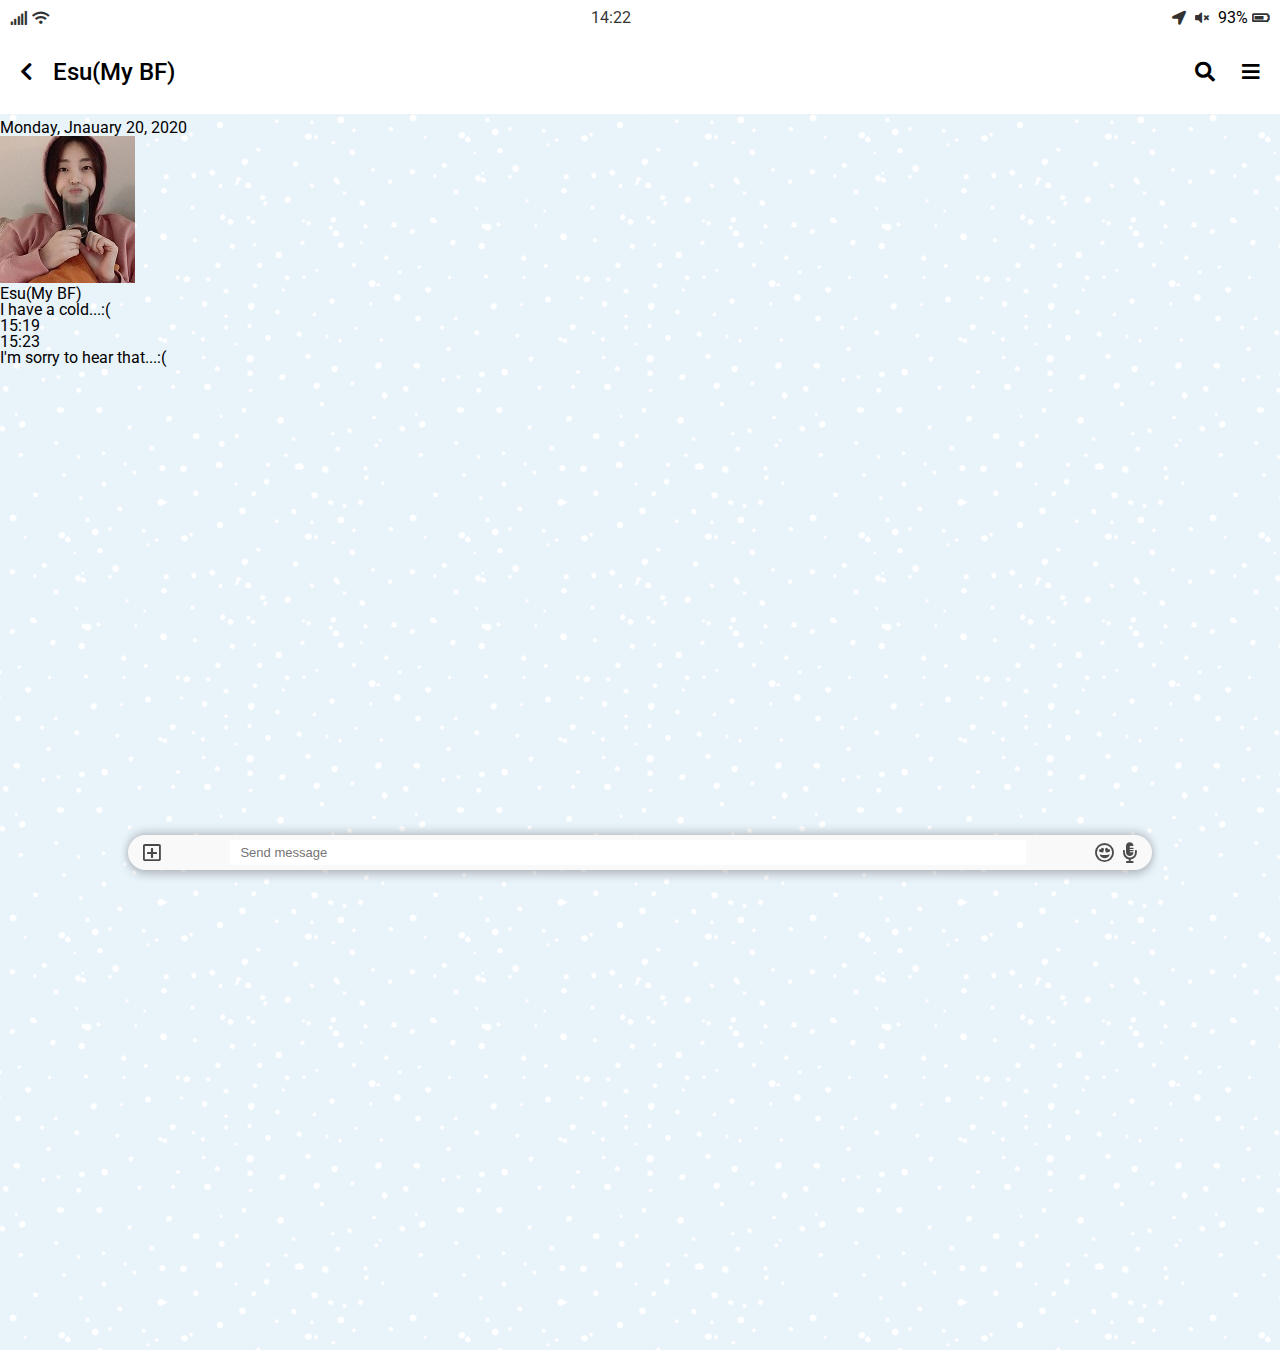
==== chat.html @ b0d2330d "chat-part-one" ====
<!DOCTYPE html>
<html lang="en">

<head>
    <meta charset="UTF-8">
    <meta name="viewport" content="width=device-width, initial-scale=1.0">
    <meta http-equiv="X-UA-Compatible" content="ie=edge">
    <link rel="stylesheet" href="https://use.fontawesome.com/releases/v5.8.1/css/all.css" />
    <link rel="stylesheet" href="css/styles.css">
    <title>Chat | Kakao Clone Senior Project</title>
</head>

<body class="chats-body">
    <!-- status bar -->
    <div class="status-bar">
        <div class="status-bar__column">
            <i class="fas fa-signal"></i>
            <i class="fas fa-wifi"></i>
        </div>
        <div class="status-bar__column">
            <span class="status-bar__clock">14:22</span>
        </div>
        <div class="status-bar__column">
            <i class="fas fa-location-arrow"></i>
            <i class="fas fa-volume-mute"></i>
            <span class="status-bar__battery-level">93%</span>
            <i class="fas fa-battery-three-quarters"></i>
        </div>
    </div>

    <!-- chat header -->
    <header class="header">
        <div class="header__chat-column">
            <a href="index.html">
                <i class="fas fa-chevron-left"></i>
            </a>
            <h1 class="header__title">Esu(My BF)</h1>
        </div>
        <div class="header__column">
            <span class="header__icon">
                <i class="fas fa-search"></i>
            </span>
            <span class="header__icon">
                <i class="fas fa-bars"></i>
            </span>
        </div>
    </header>

    <!-- main -->
    <main class="chat">
        <ul class="chat__messages">
            <span class="chat__timestamp">Monday, Jnauary 20, 2020</span>
            <li class="incoming-message message">
                <img src="images/avatar.jpg" alt="message-avatar" class="message__avatar g-avatar">
                <div class="message__content">
                    <span class="message__author">Esu(My BF)</span>
                    <div class="message__bubble">
                        I have a cold...:(
                    </div>
                </div>
                <span class="message__timestamp">15:19</span>
            </li>

            <li class="incoming-message message">
                <span class="message__timestamp">15:23</span>
                <div class="message__content">
                    <div class="message__bubble">
                        I'm sorry to hear that...:(
                    </div>
                </div>
            </li>
        </ul>
    </main>

    <div class="chat__write">
        <div class="chat__write-column">
            <i class="far fa-plus-square"></i>
        </div>
        <div class="chat__write-column">
            <input class="chat__write-input" type="text" placeholder="Send message">
        </div>
        <div class="chat__write-column">
            <span class="chat__write-icon">
                <i class="far fa-grin-hearts"></i>
            </span>
            <span class="chat__write-mic">
                <i class="fas fa-microphone-alt"></i>
            </span>
        </div>
    </div>

</body>

</html>
---- css/styles.css ----
@import url('https://fonts.googleapis.com/css?family=Roboto:300,400,500,700&display=swap');
@import "reset.css";
@import "status-bar.css";
@import "header.css";
@import "navigation.css";
@import "friend.css";
@import "friends.css";
@import "find.css";
@import "more.css";
@import "settings.css";
@import "chat.css";

*{
    box-sizing: border-box;
}

body{
    background-color: white;
    padding: 10px 20px;
    font-family: 'Roboto', -apple-system, BlinkMacSystemFont, 'Segoe UI', Roboto, Oxygen, Ubuntu, Cantarell, 'Open Sans', 'Helvetica Neue', sans-serif;
    height: 150vh;
}

a{
    color: inherit;
    text-decoration: none;
}

/* 임시로 해보기 */
main {
    padding-top: 105px;
}

.settings{
    padding-top: 110px;
}
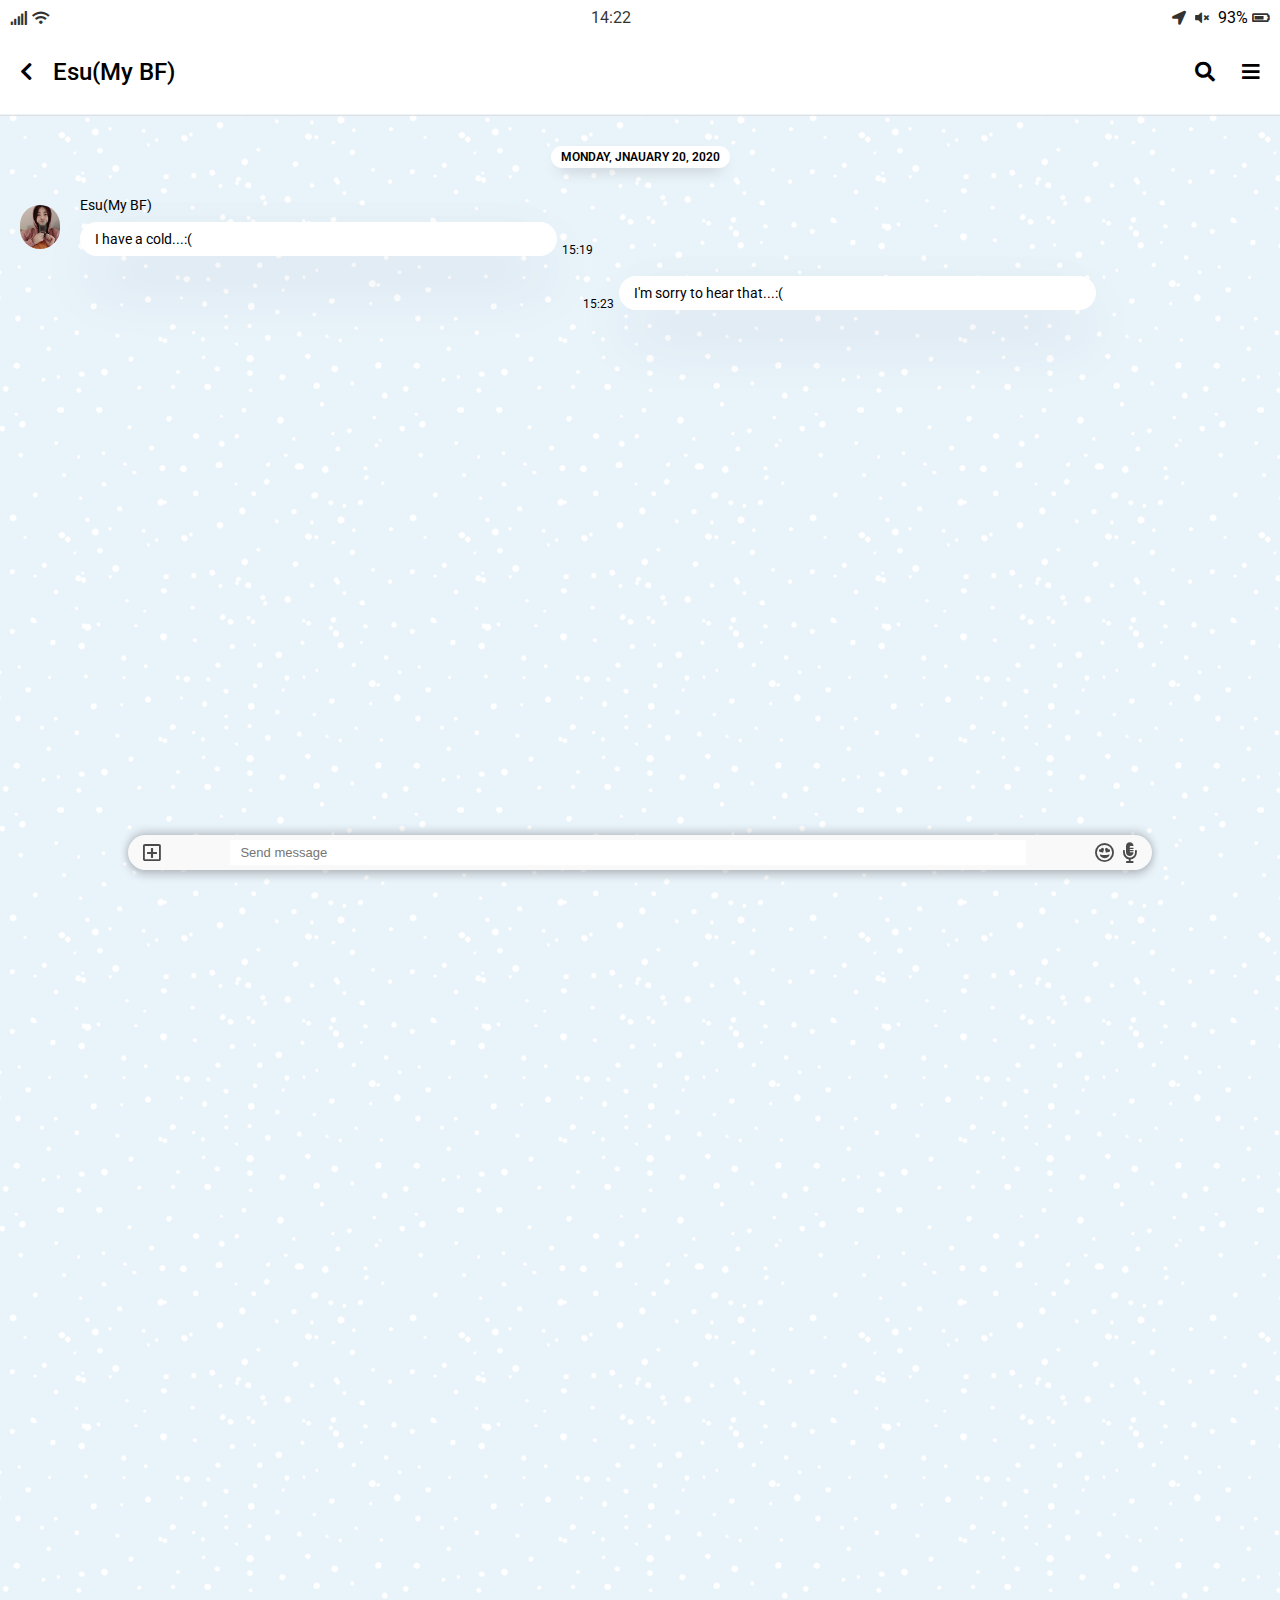
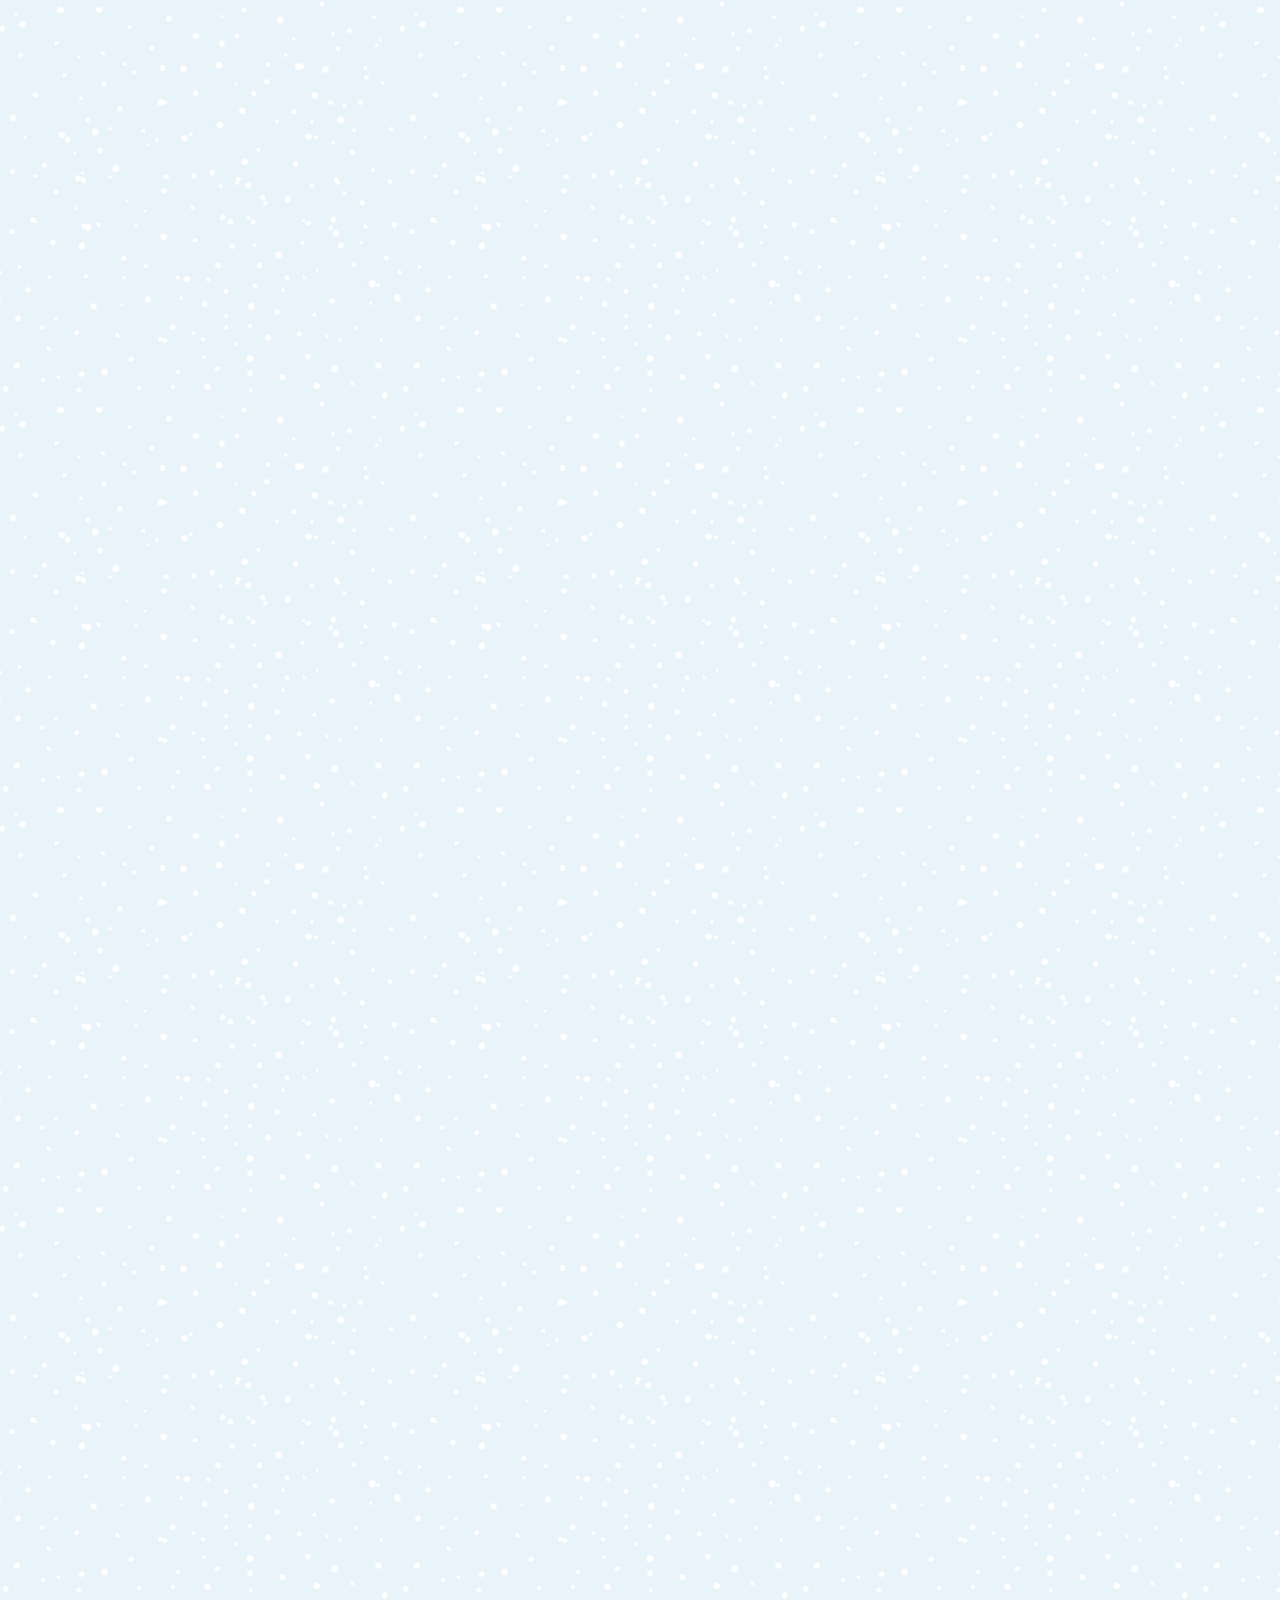
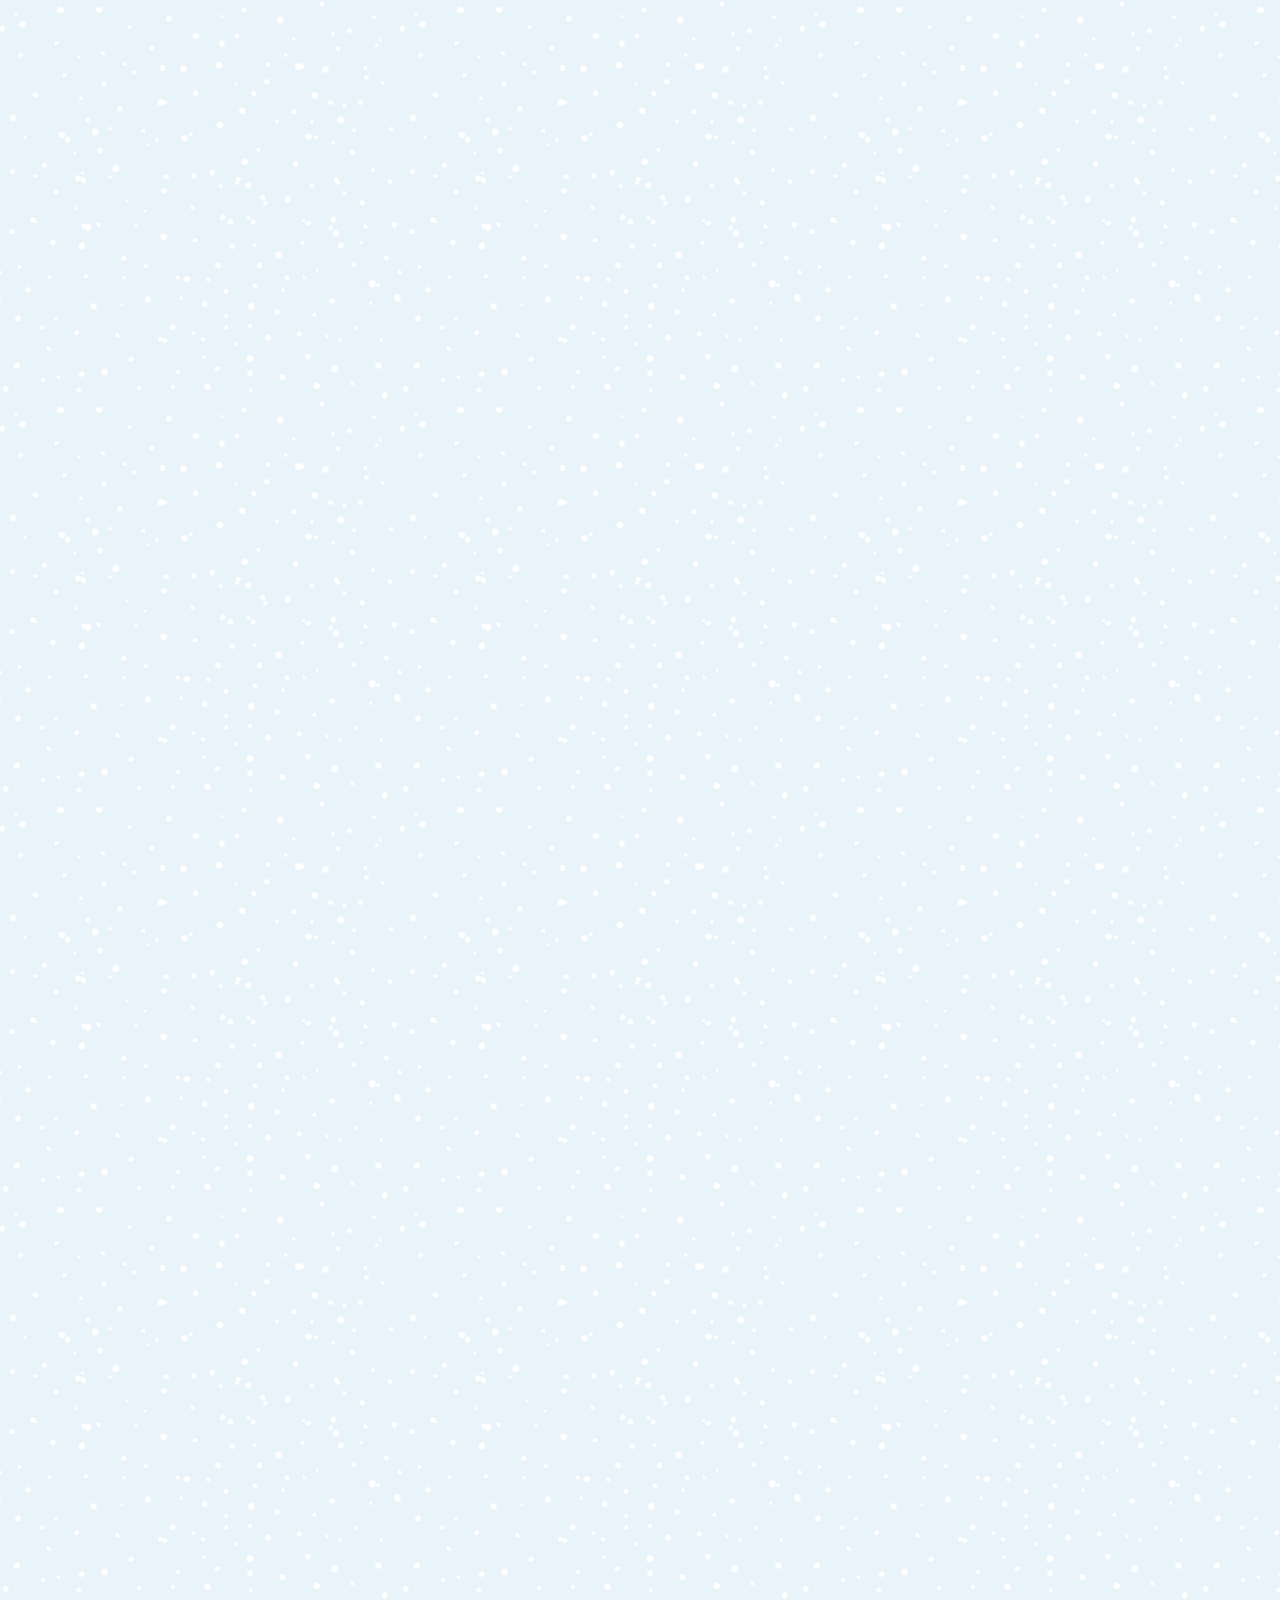
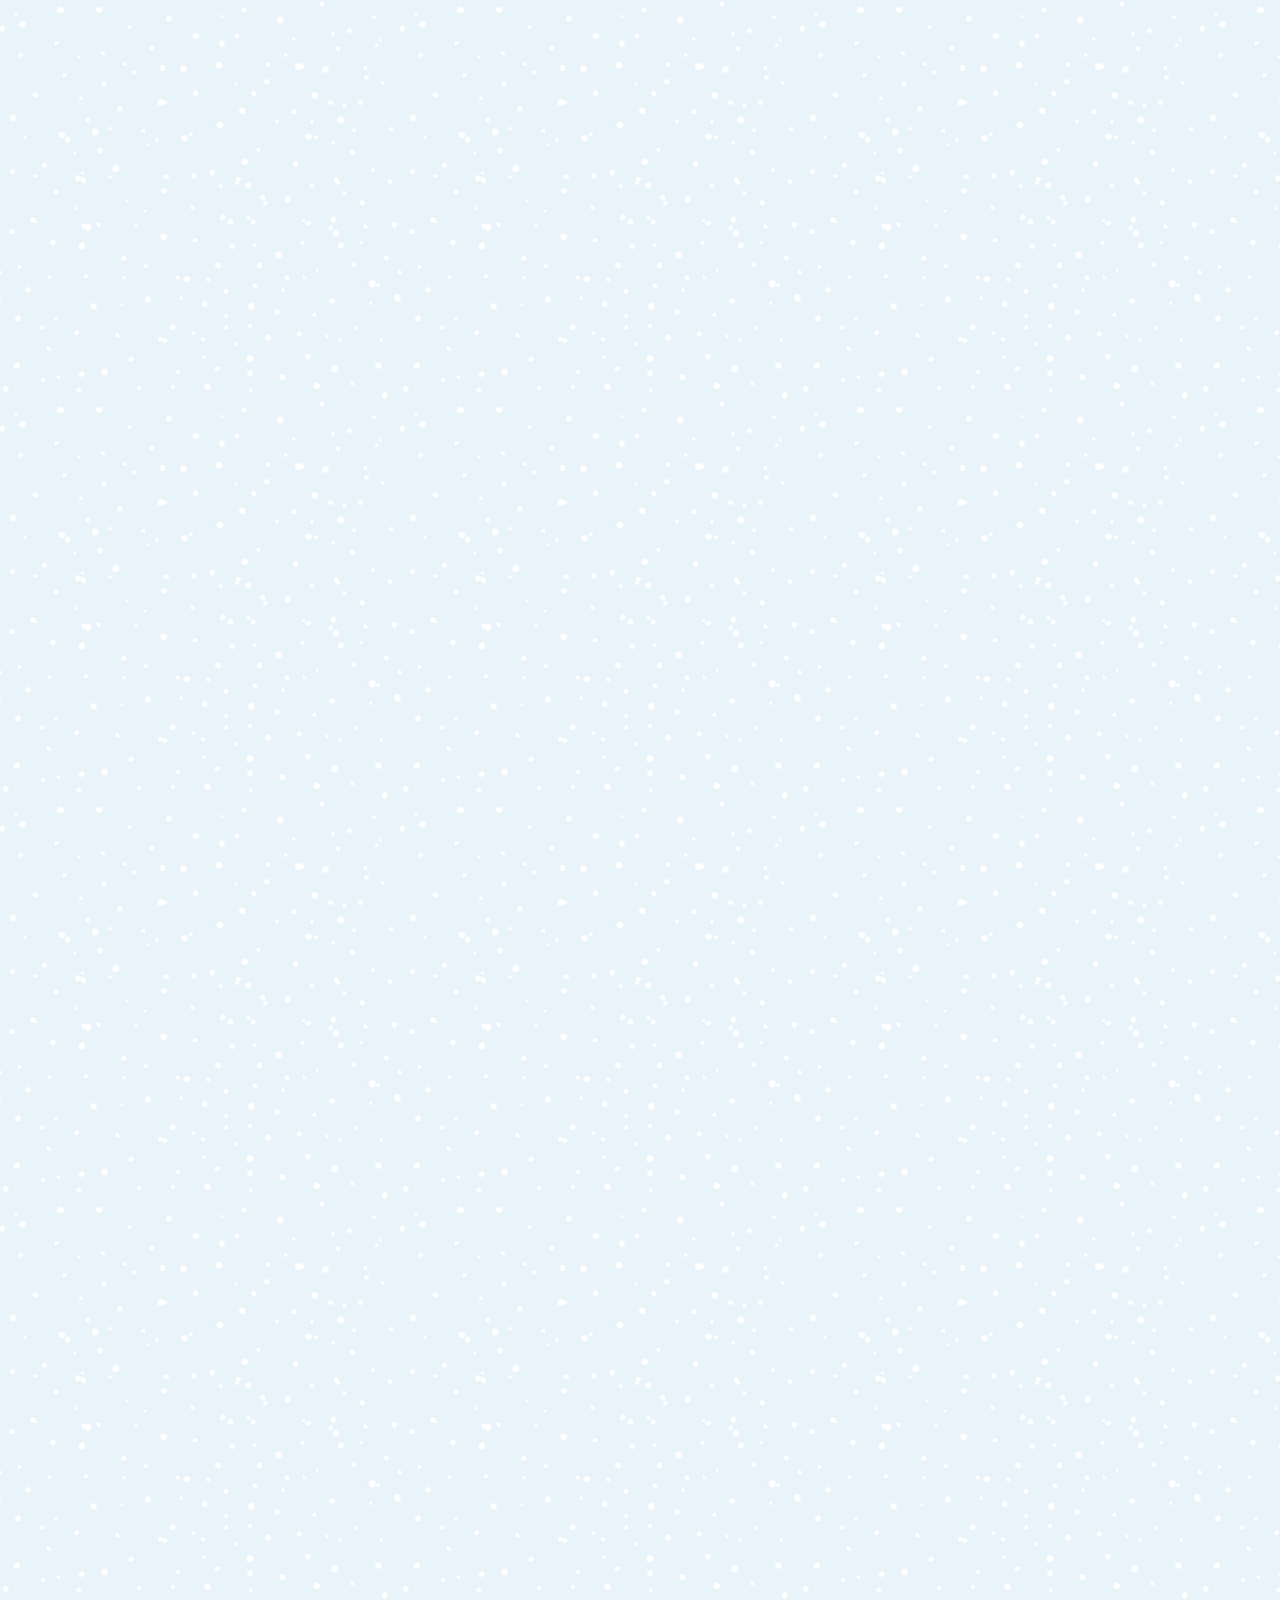
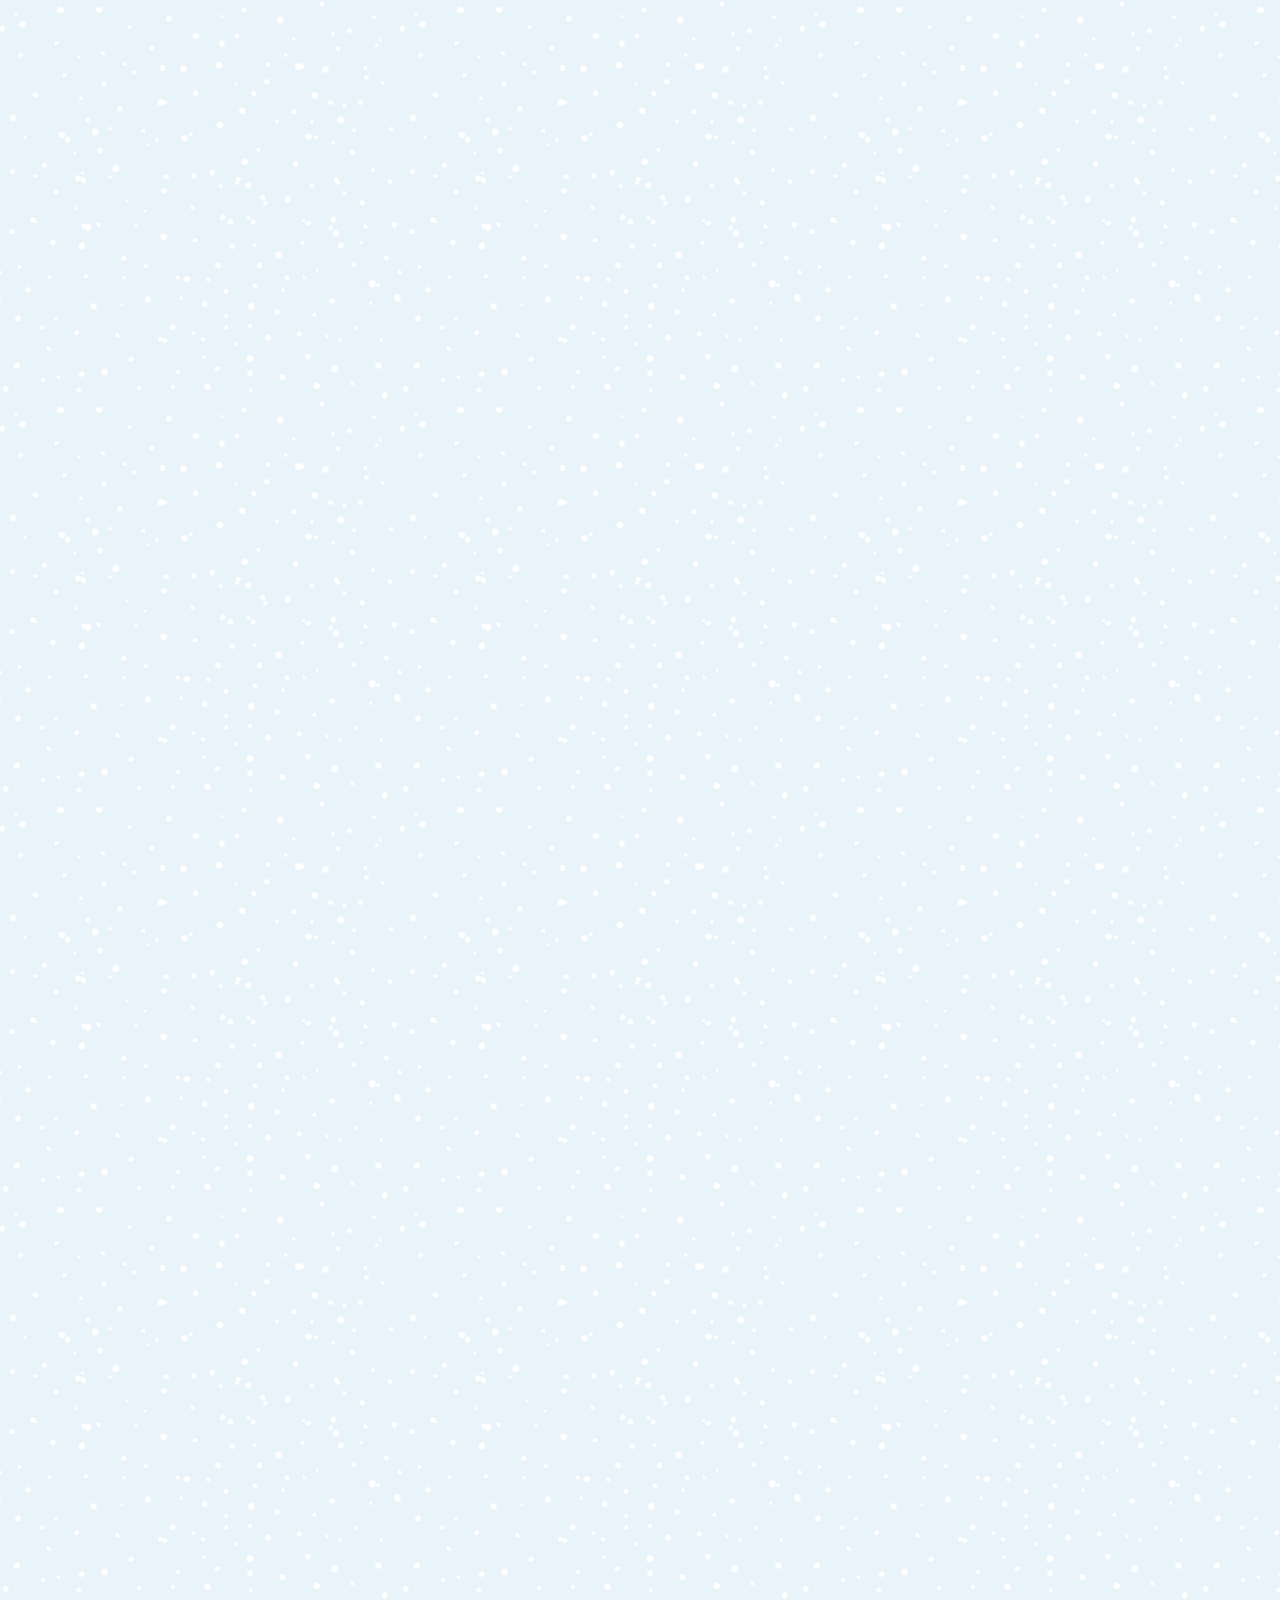
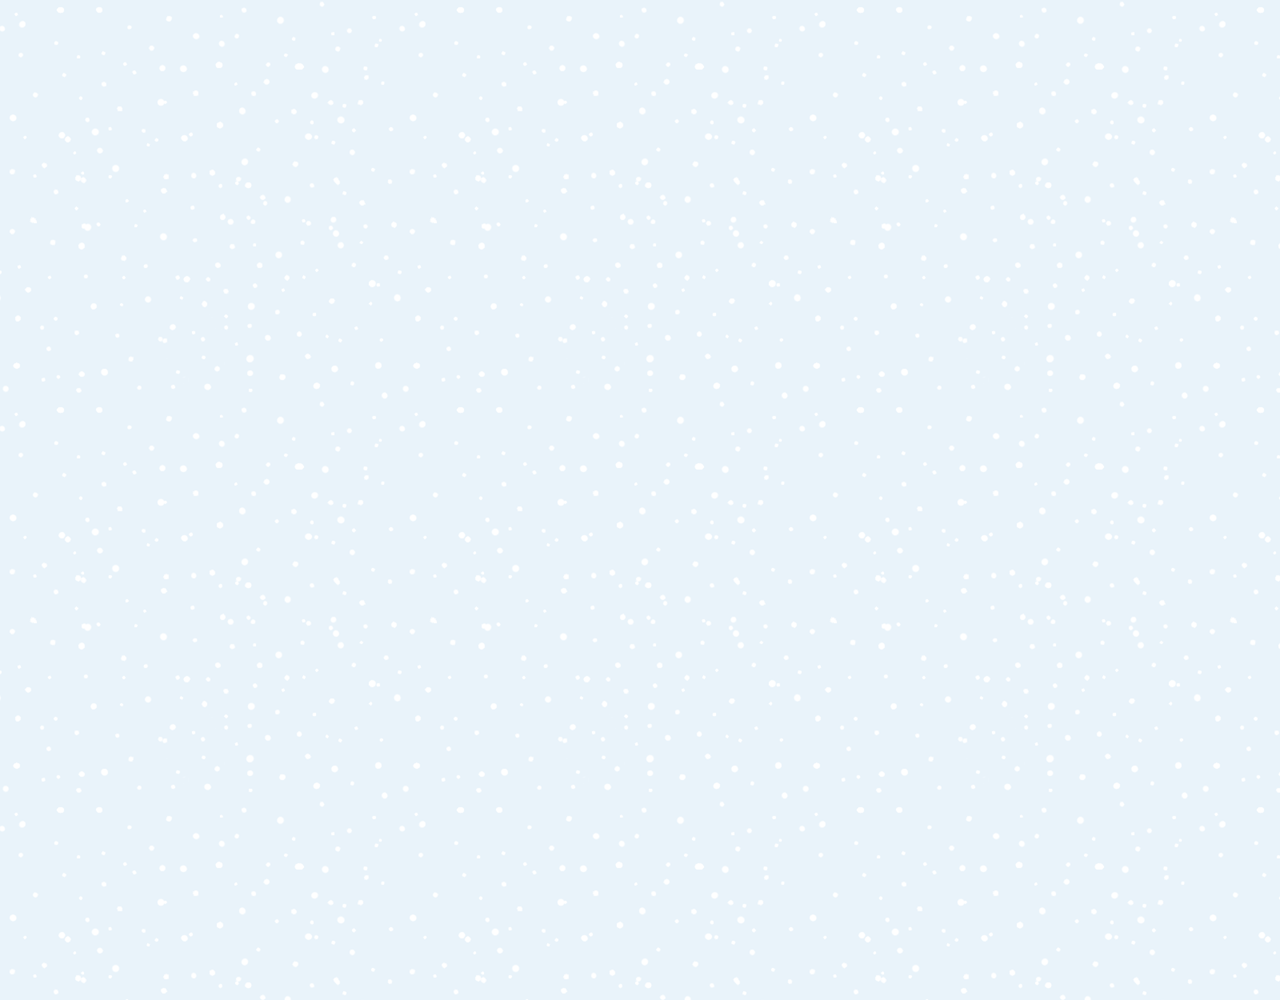
==== commit 5c0894c2: "chat-screen-second" ====
--- a/chat.html
+++ b/chat.html
@@ -47,13 +47,13 @@
     </header>
 
     <!-- main -->
-    <main class="chat">
+    <main class="chat chat--main">
         <ul class="chat__messages">
             <span class="chat__timestamp">Monday, Jnauary 20, 2020</span>
             <li class="incoming-message message">
                 <img src="images/avatar.jpg" alt="message-avatar" class="message__avatar g-avatar">
                 <div class="message__content">
-                    <span class="message__author">Esu(My BF)</span>
+                    <div class="message__author">Esu(My BF)</div>
                     <div class="message__bubble">
                         I have a cold...:(
                     </div>
@@ -61,7 +61,7 @@
                 <span class="message__timestamp">15:19</span>
             </li>
 
-            <li class="incoming-message message">
+            <li class="sent-message message">
                 <span class="message__timestamp">15:23</span>
                 <div class="message__content">
                     <div class="message__bubble">
--- a/css/styles.css
+++ b/css/styles.css
@@ -9,6 +9,8 @@
 @import "more.css";
 @import "settings.css";
 @import "chat.css";
+@import "news-tab-bar.css";
+@import "news.css";
 
 *{
     box-sizing: border-box;
@@ -18,7 +20,7 @@
     background-color: white;
     padding: 10px 20px;
     font-family: 'Roboto', -apple-system, BlinkMacSystemFont, 'Segoe UI', Roboto, Oxygen, Ubuntu, Cantarell, 'Open Sans', 'Helvetica Neue', sans-serif;
-    height: 150vh;
+    /* height: 150vh; */
 }
 
 a{
@@ -33,4 +35,9 @@
 
 .settings{
     padding-top: 110px;
+}
+
+/* 임시로 해보기 */
+.news{
+    padding-top: 125px;
 }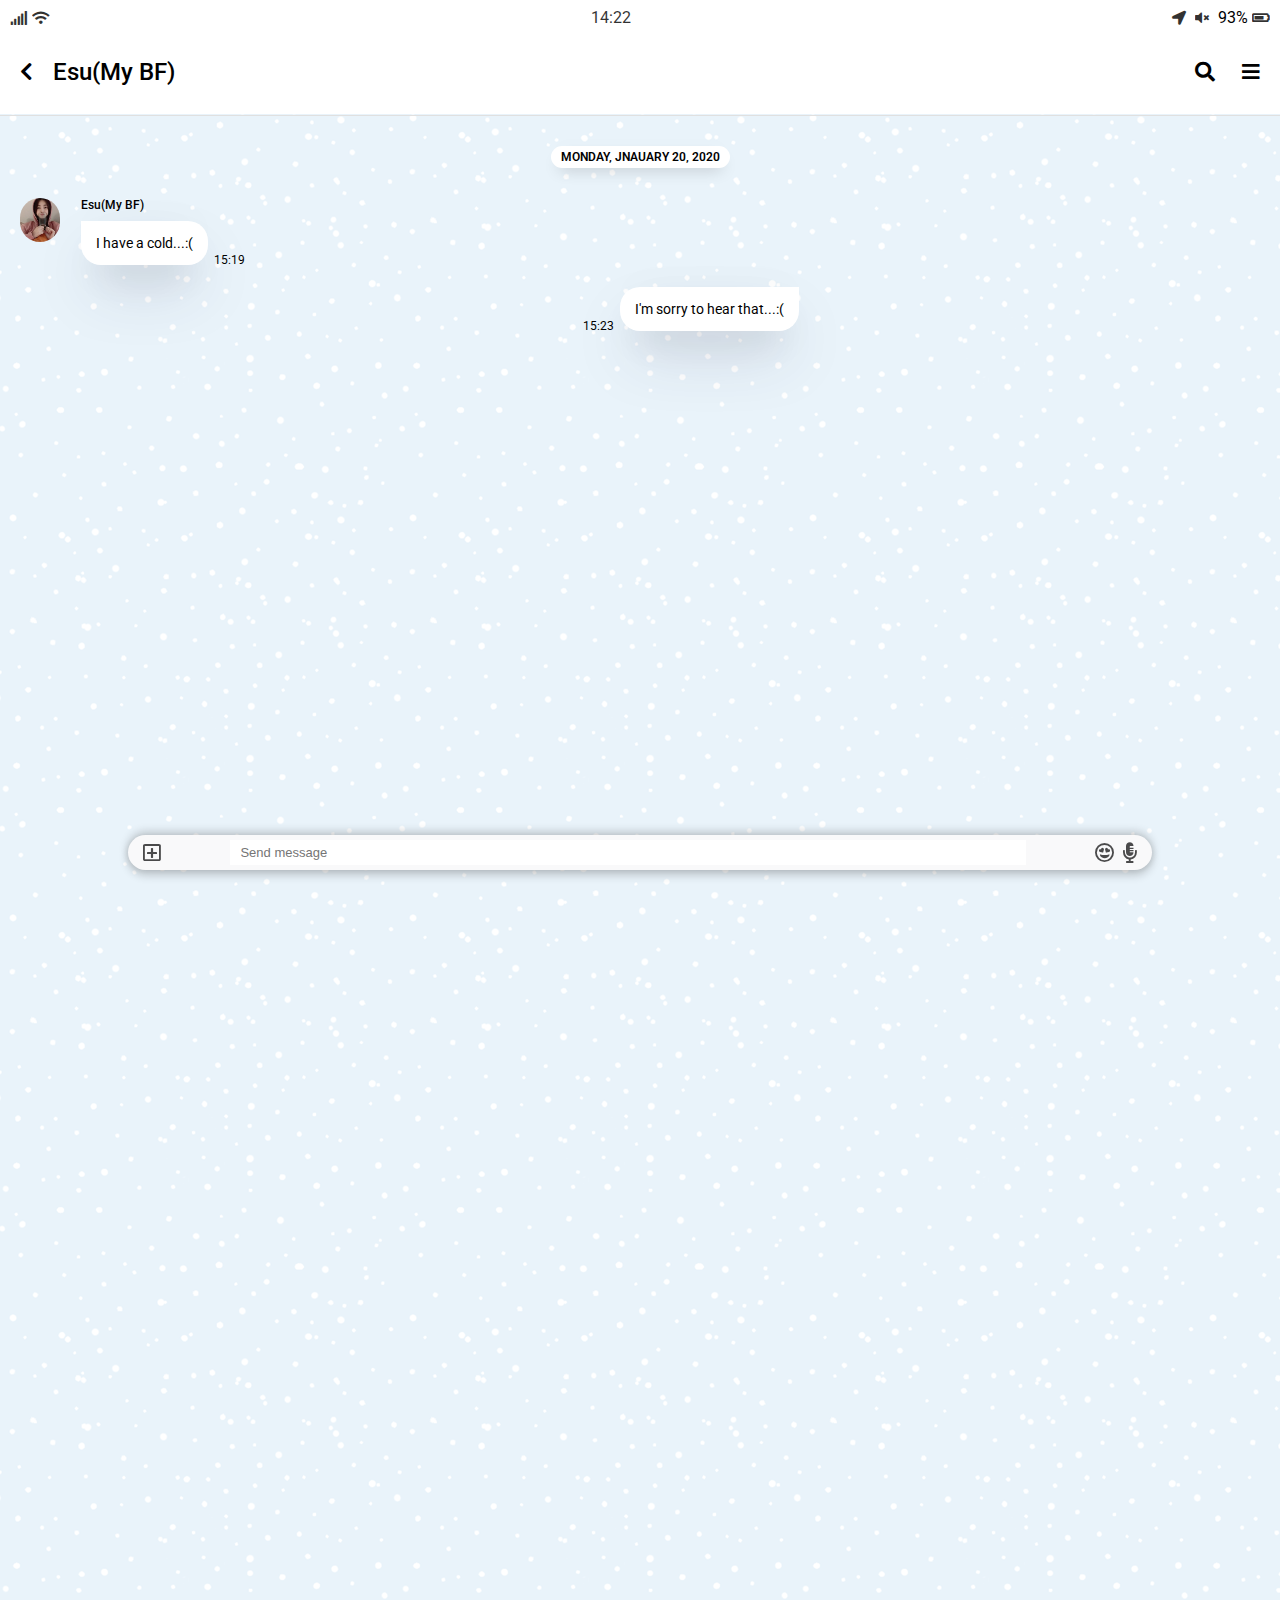
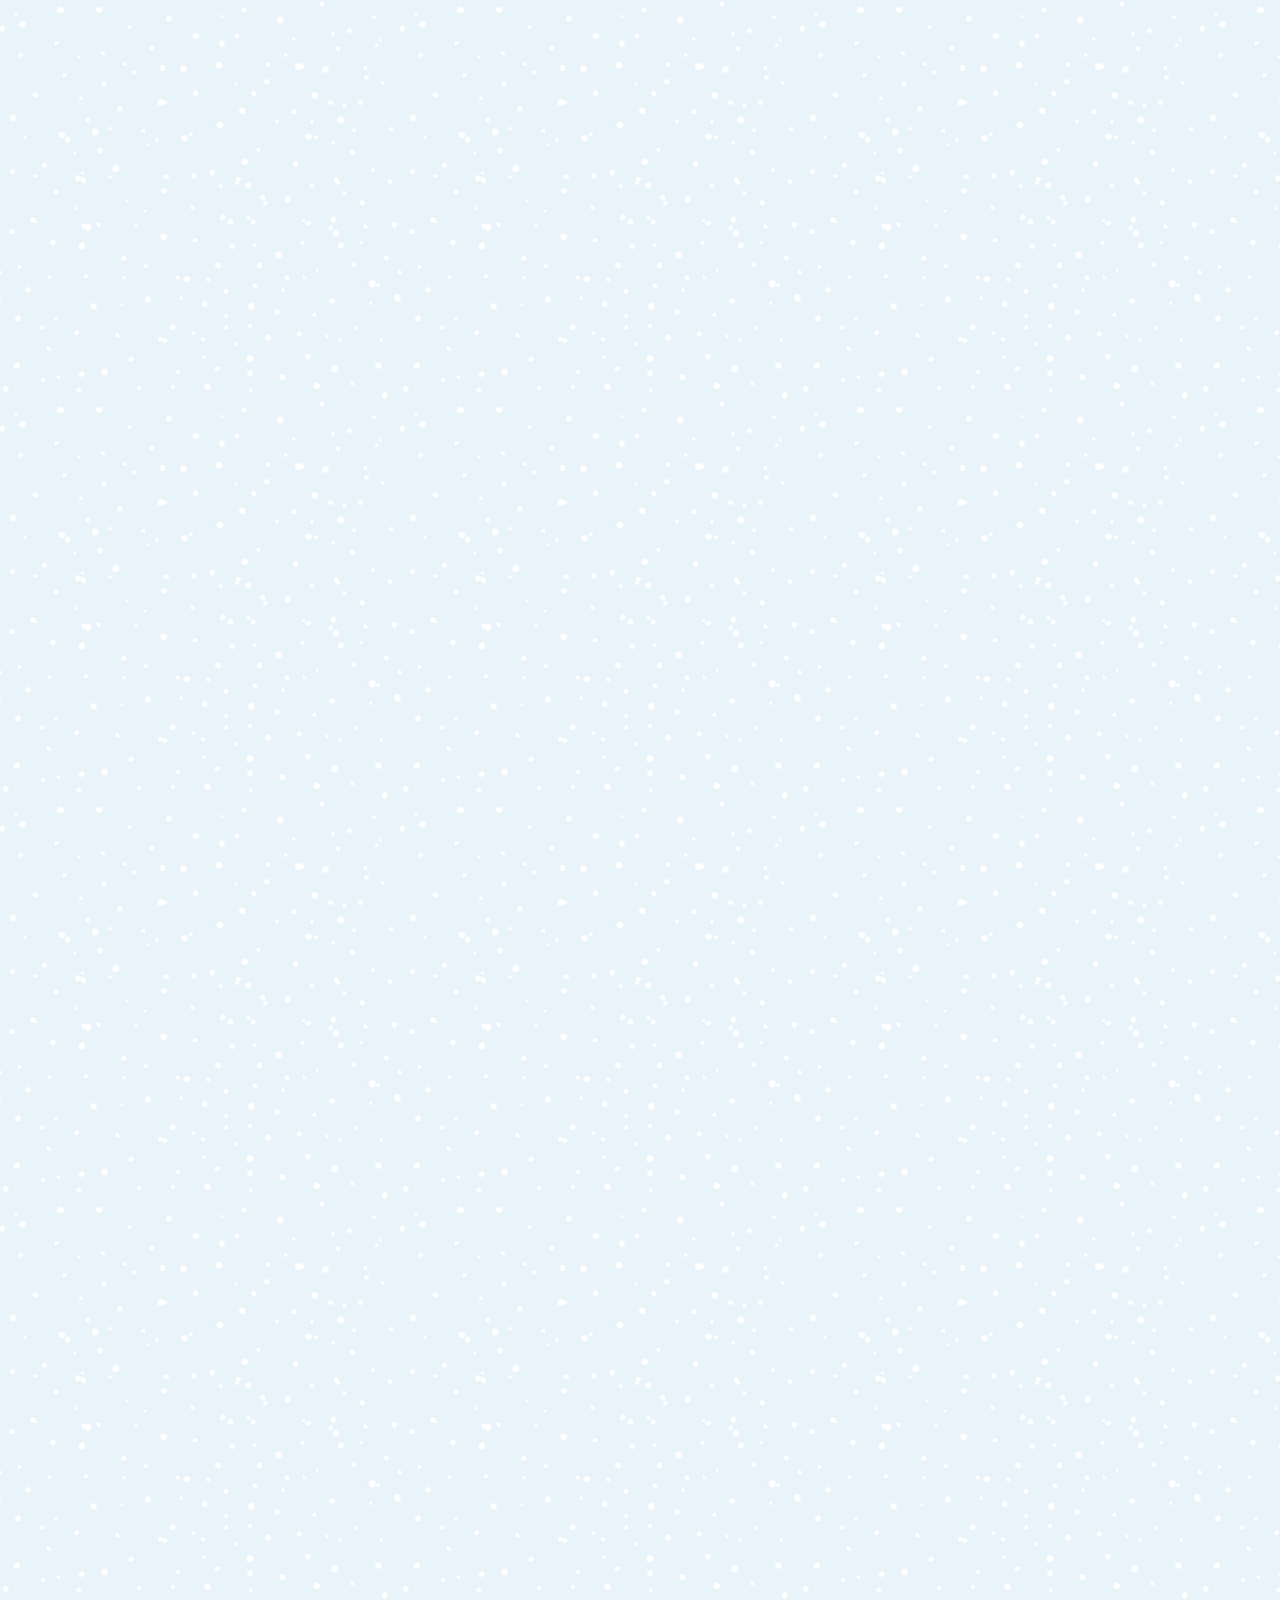
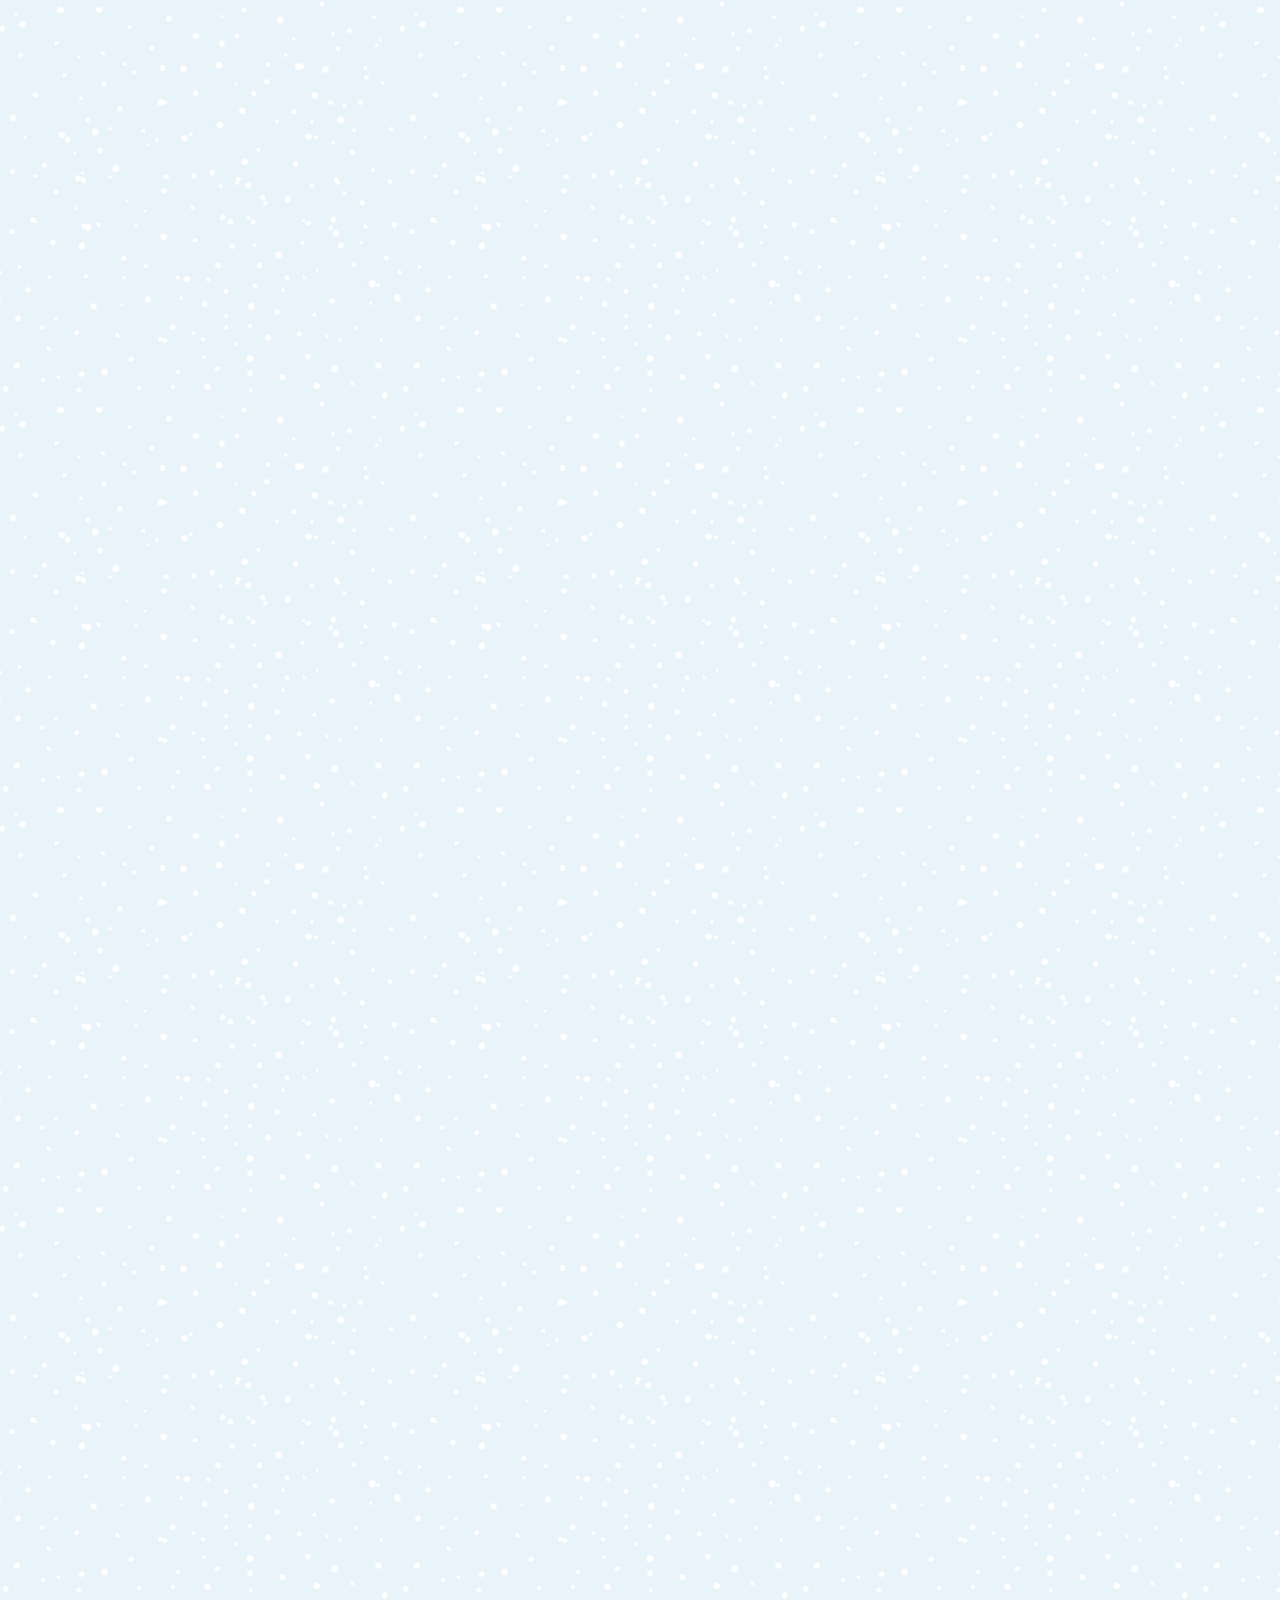
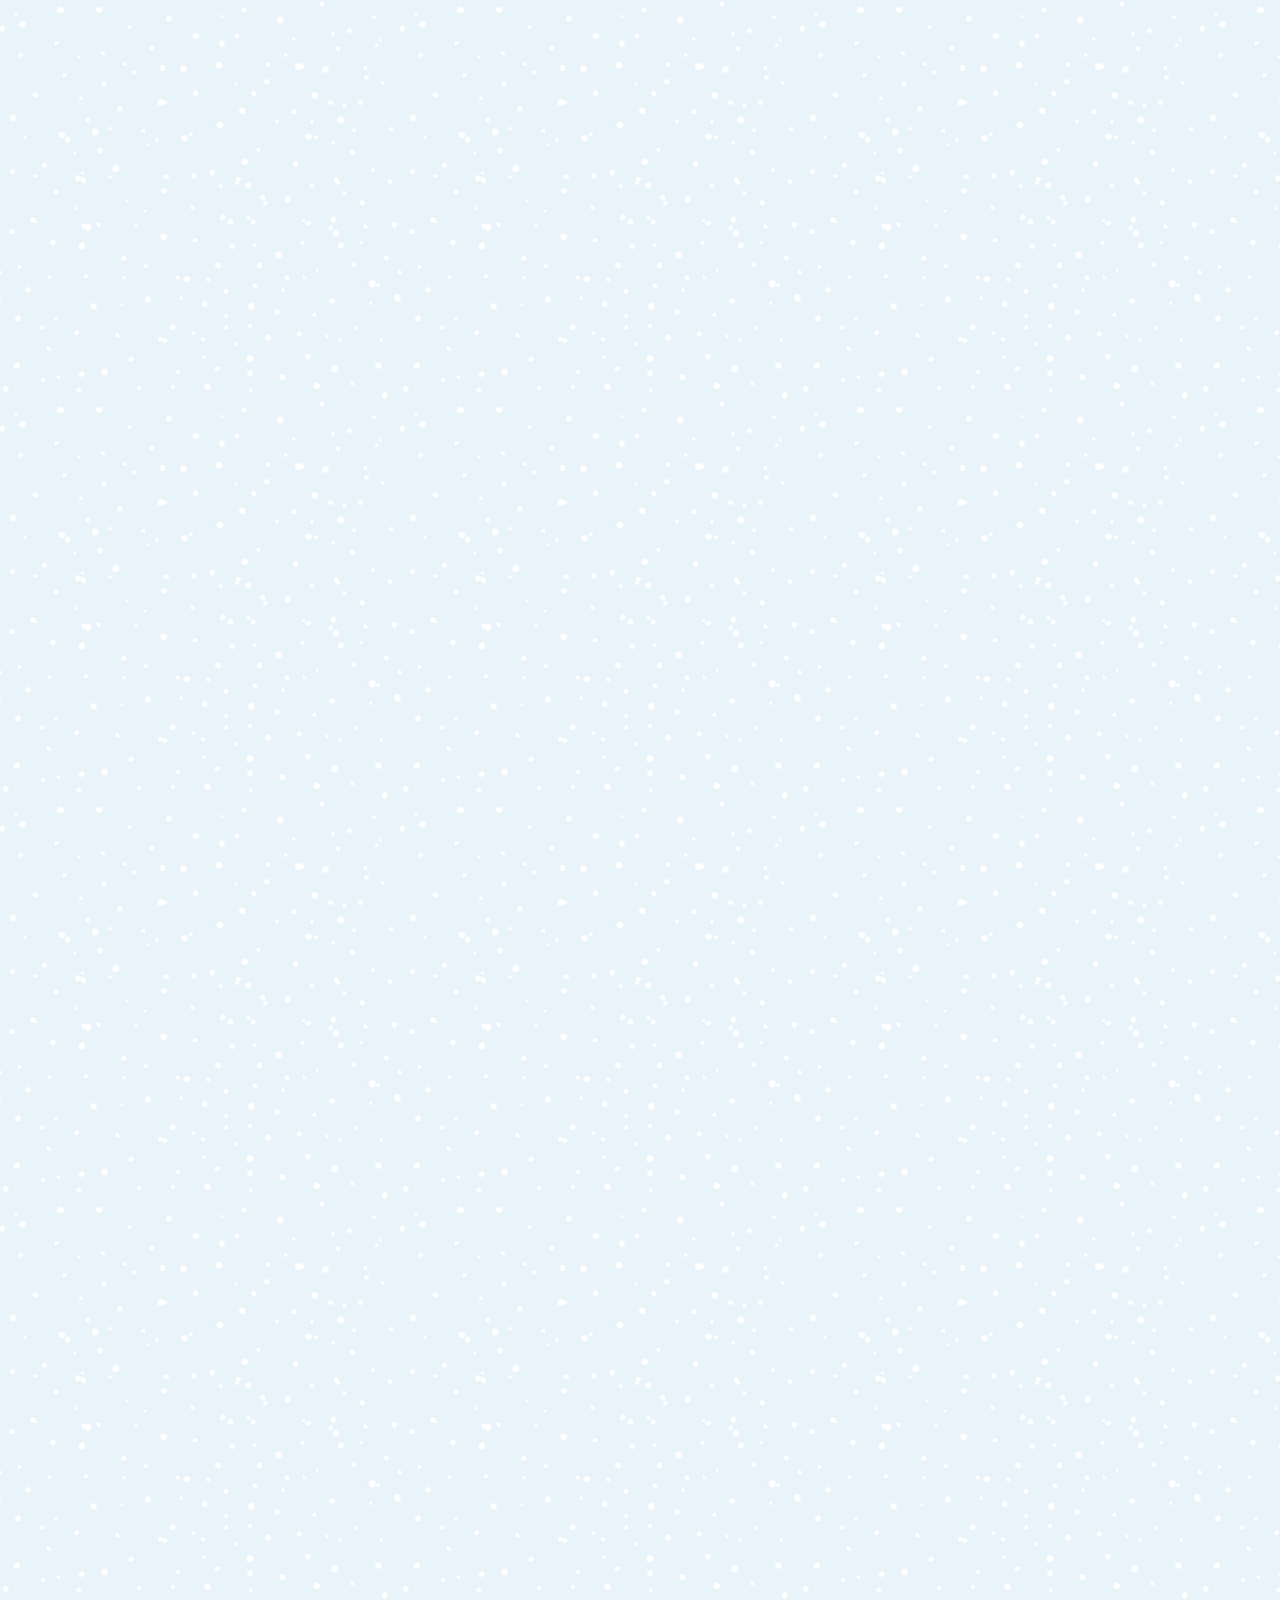
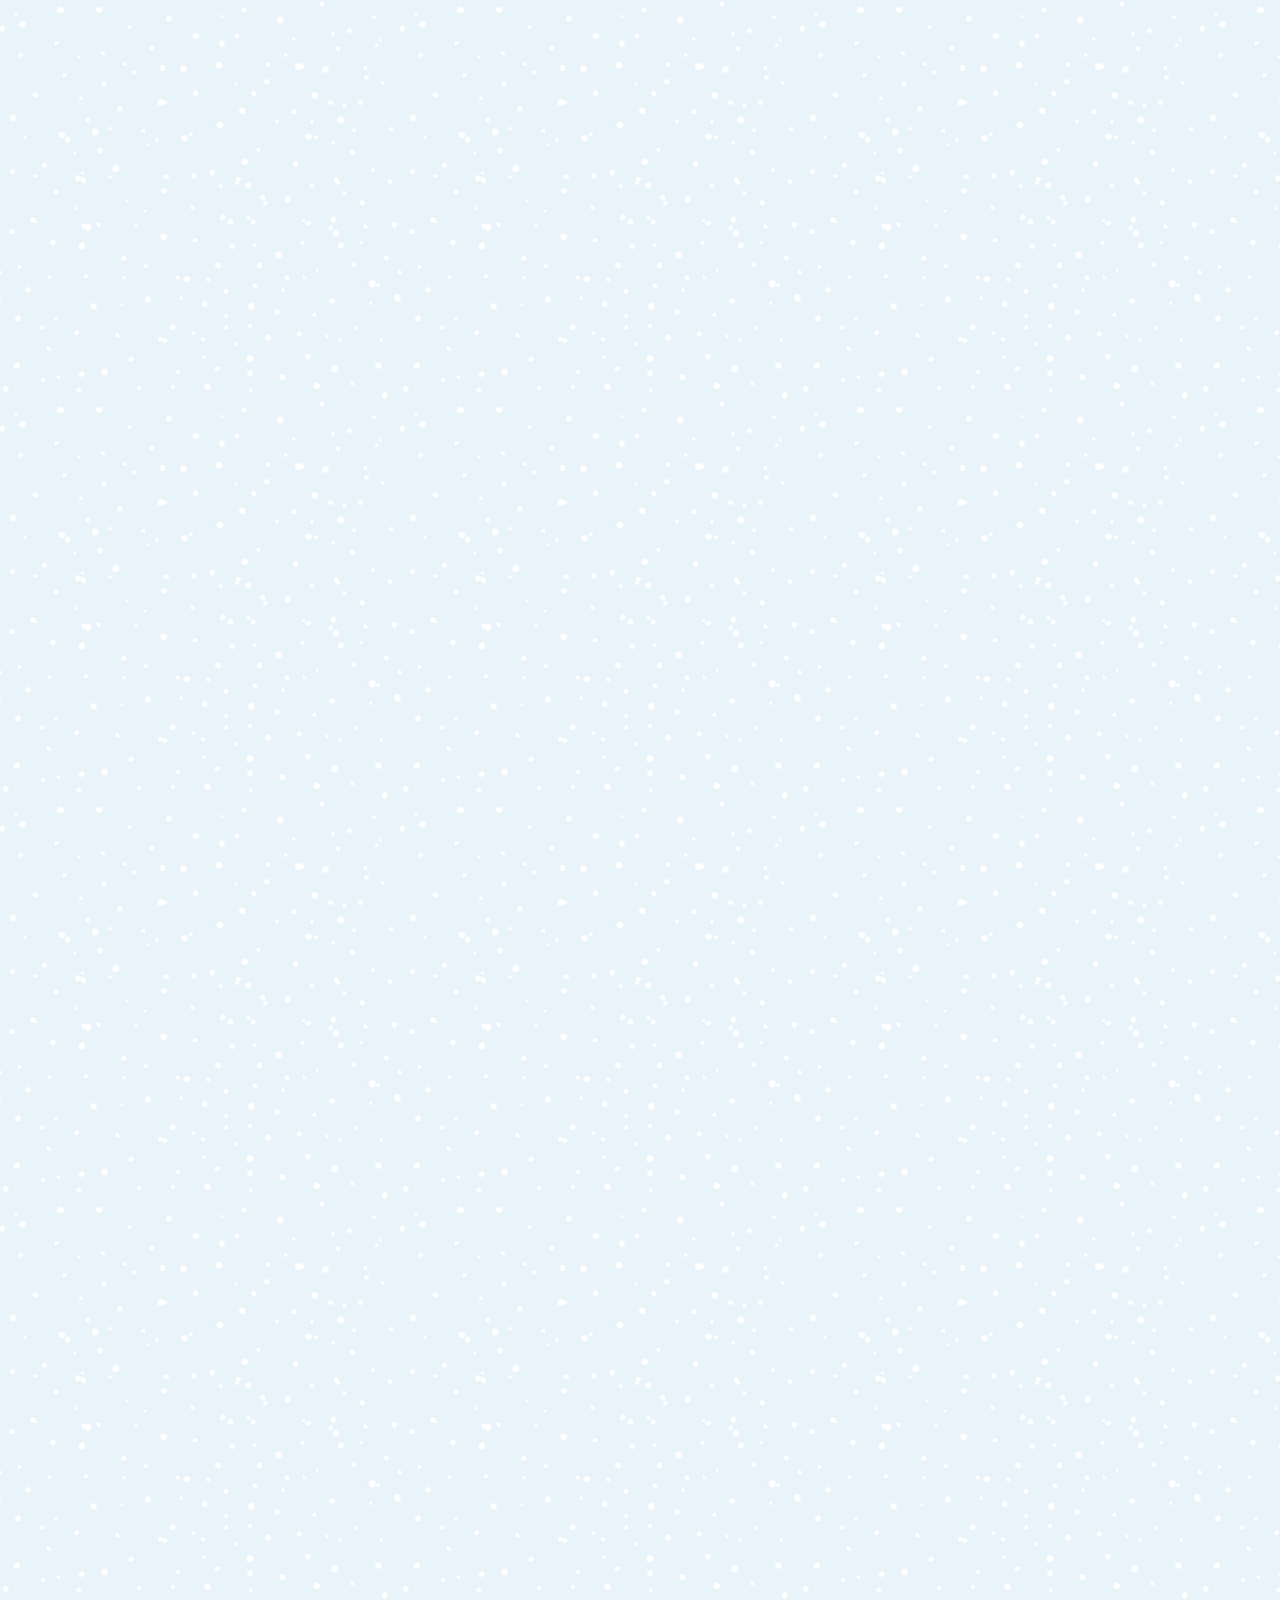
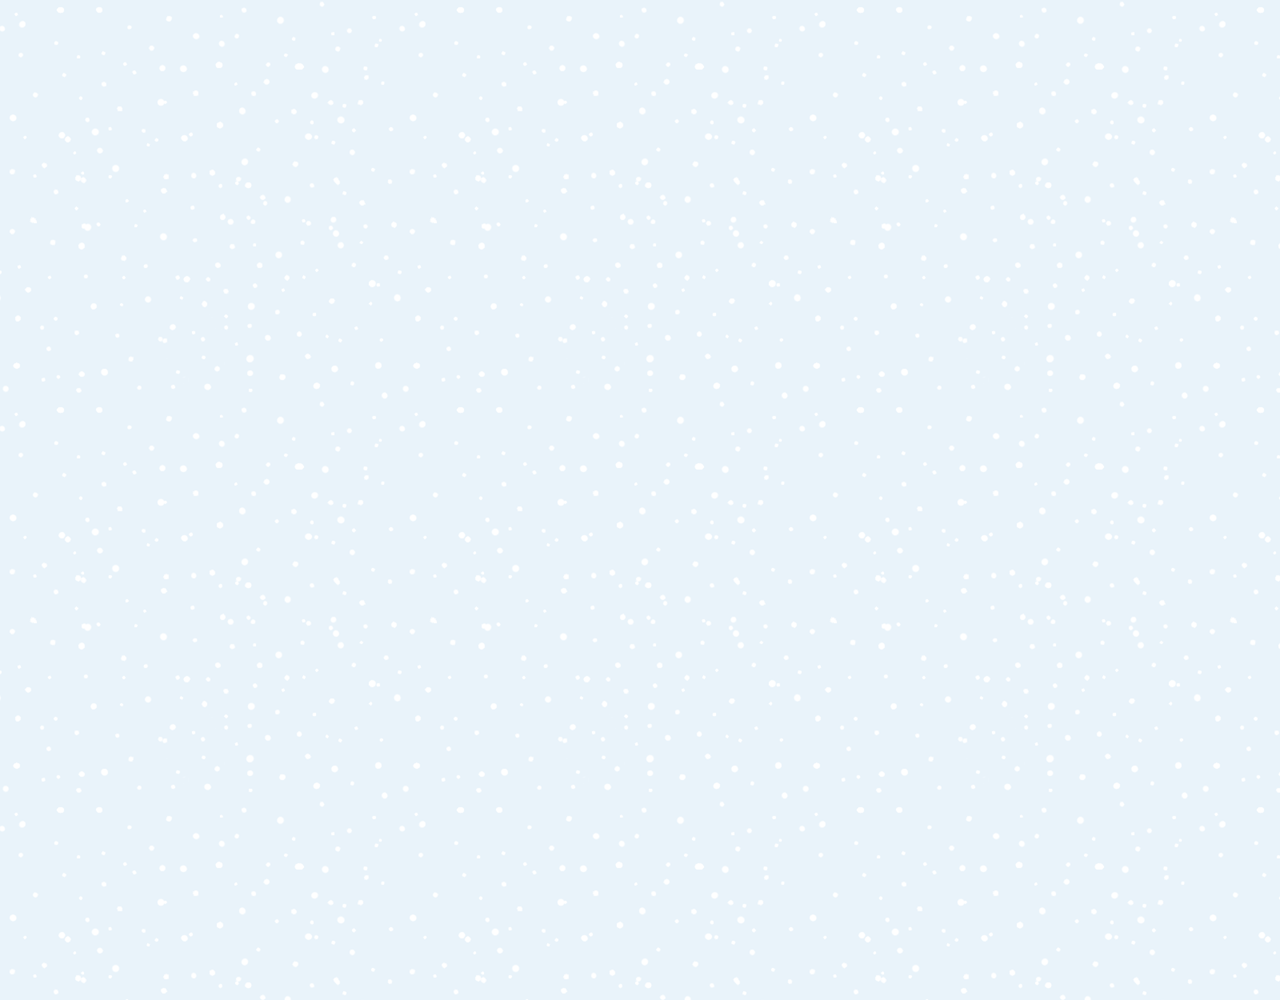
==== commit 8730eb64: "chat-screen-part-three" ====
--- a/chat.html
+++ b/chat.html
@@ -53,7 +53,7 @@
             <li class="incoming-message message">
                 <img src="images/avatar.jpg" alt="message-avatar" class="message__avatar g-avatar">
                 <div class="message__content">
-                    <div class="message__author">Esu(My BF)</div>
+                    <span class="message__author">Esu(My BF)</span>
                     <div class="message__bubble">
                         I have a cold...:(
                     </div>
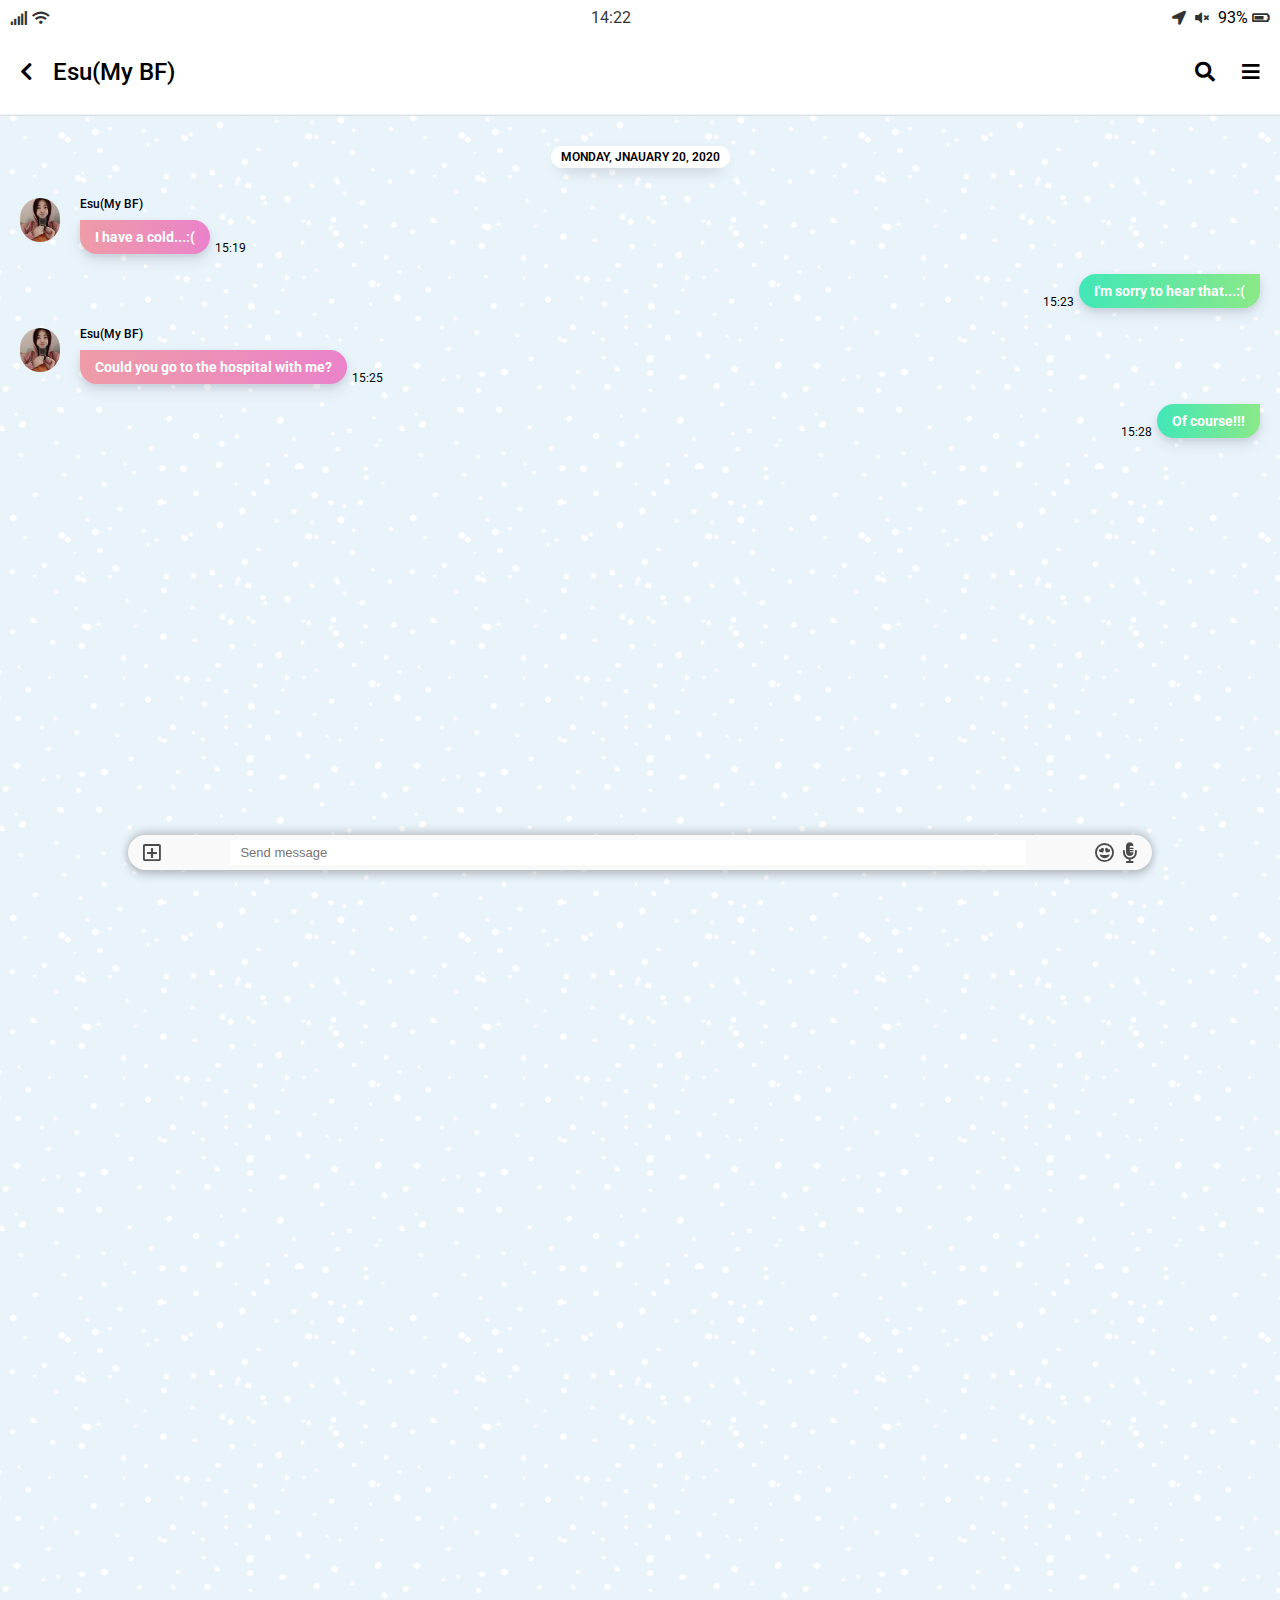
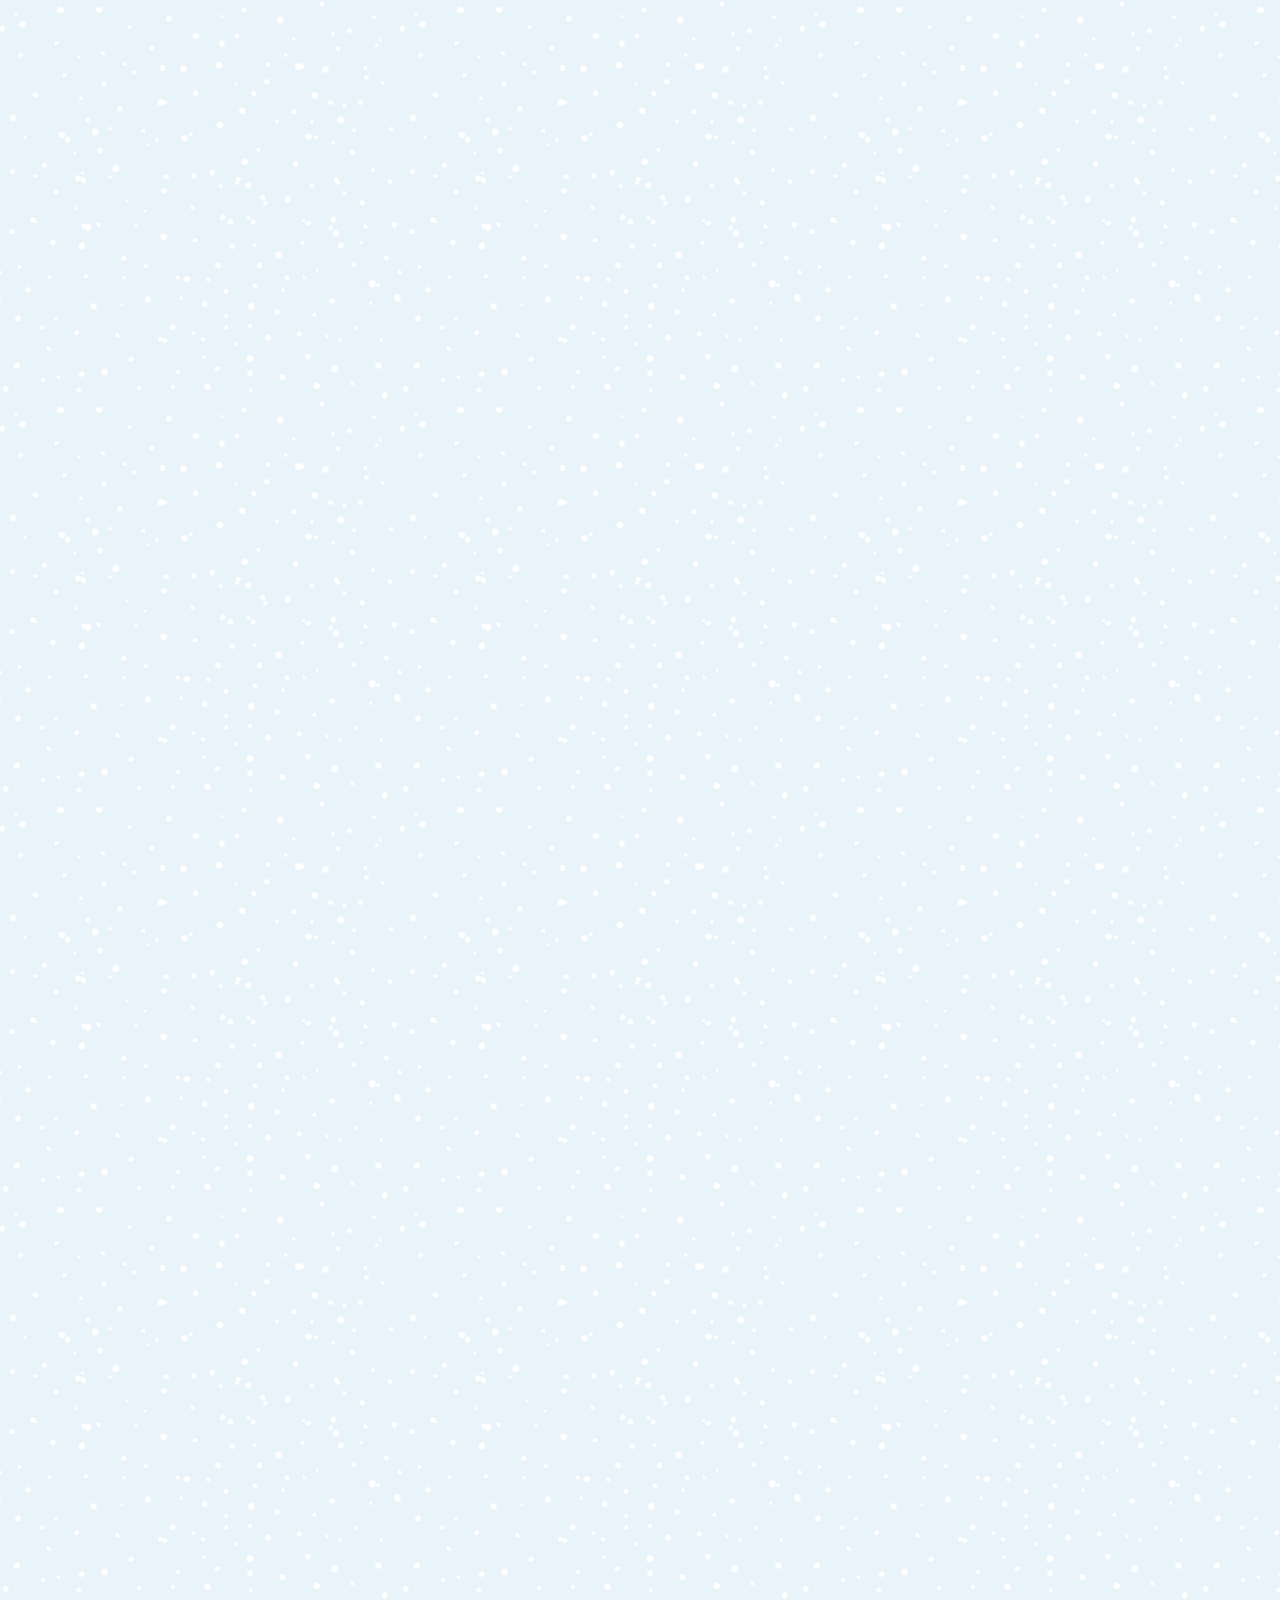
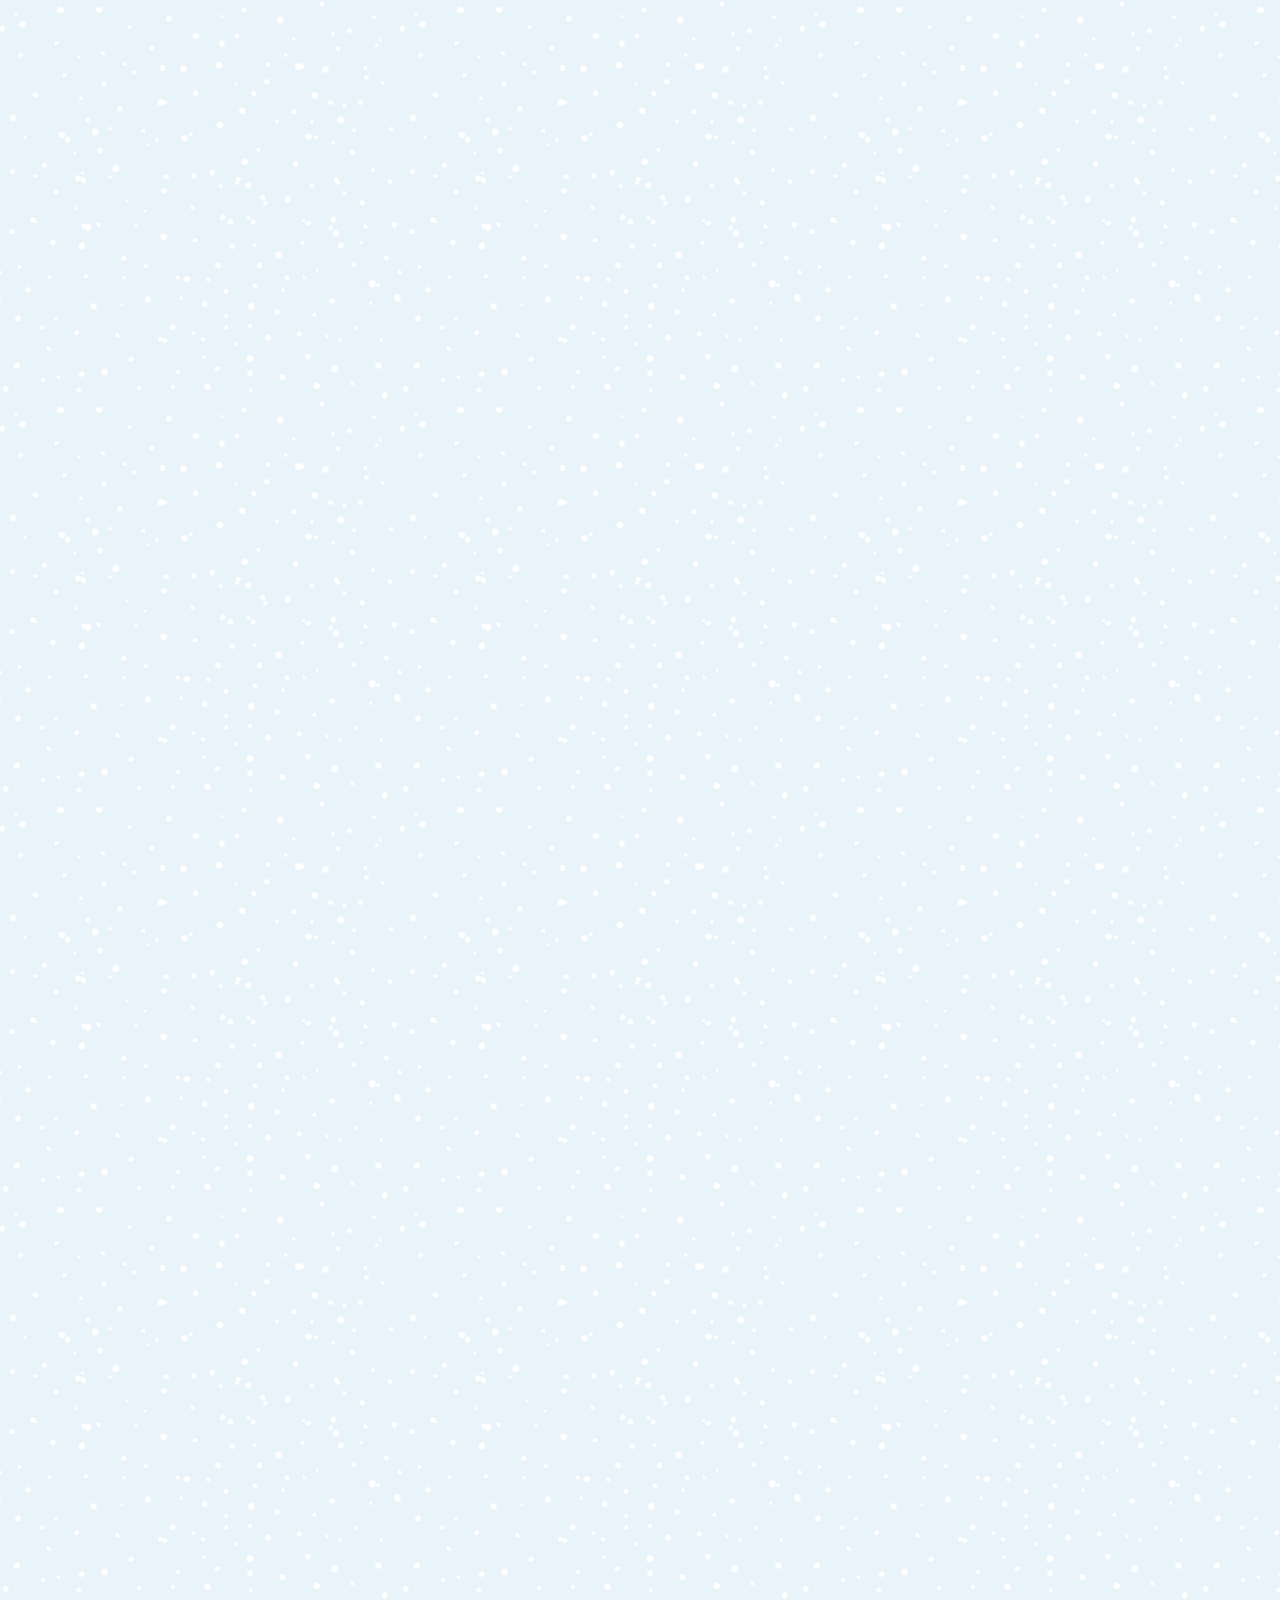
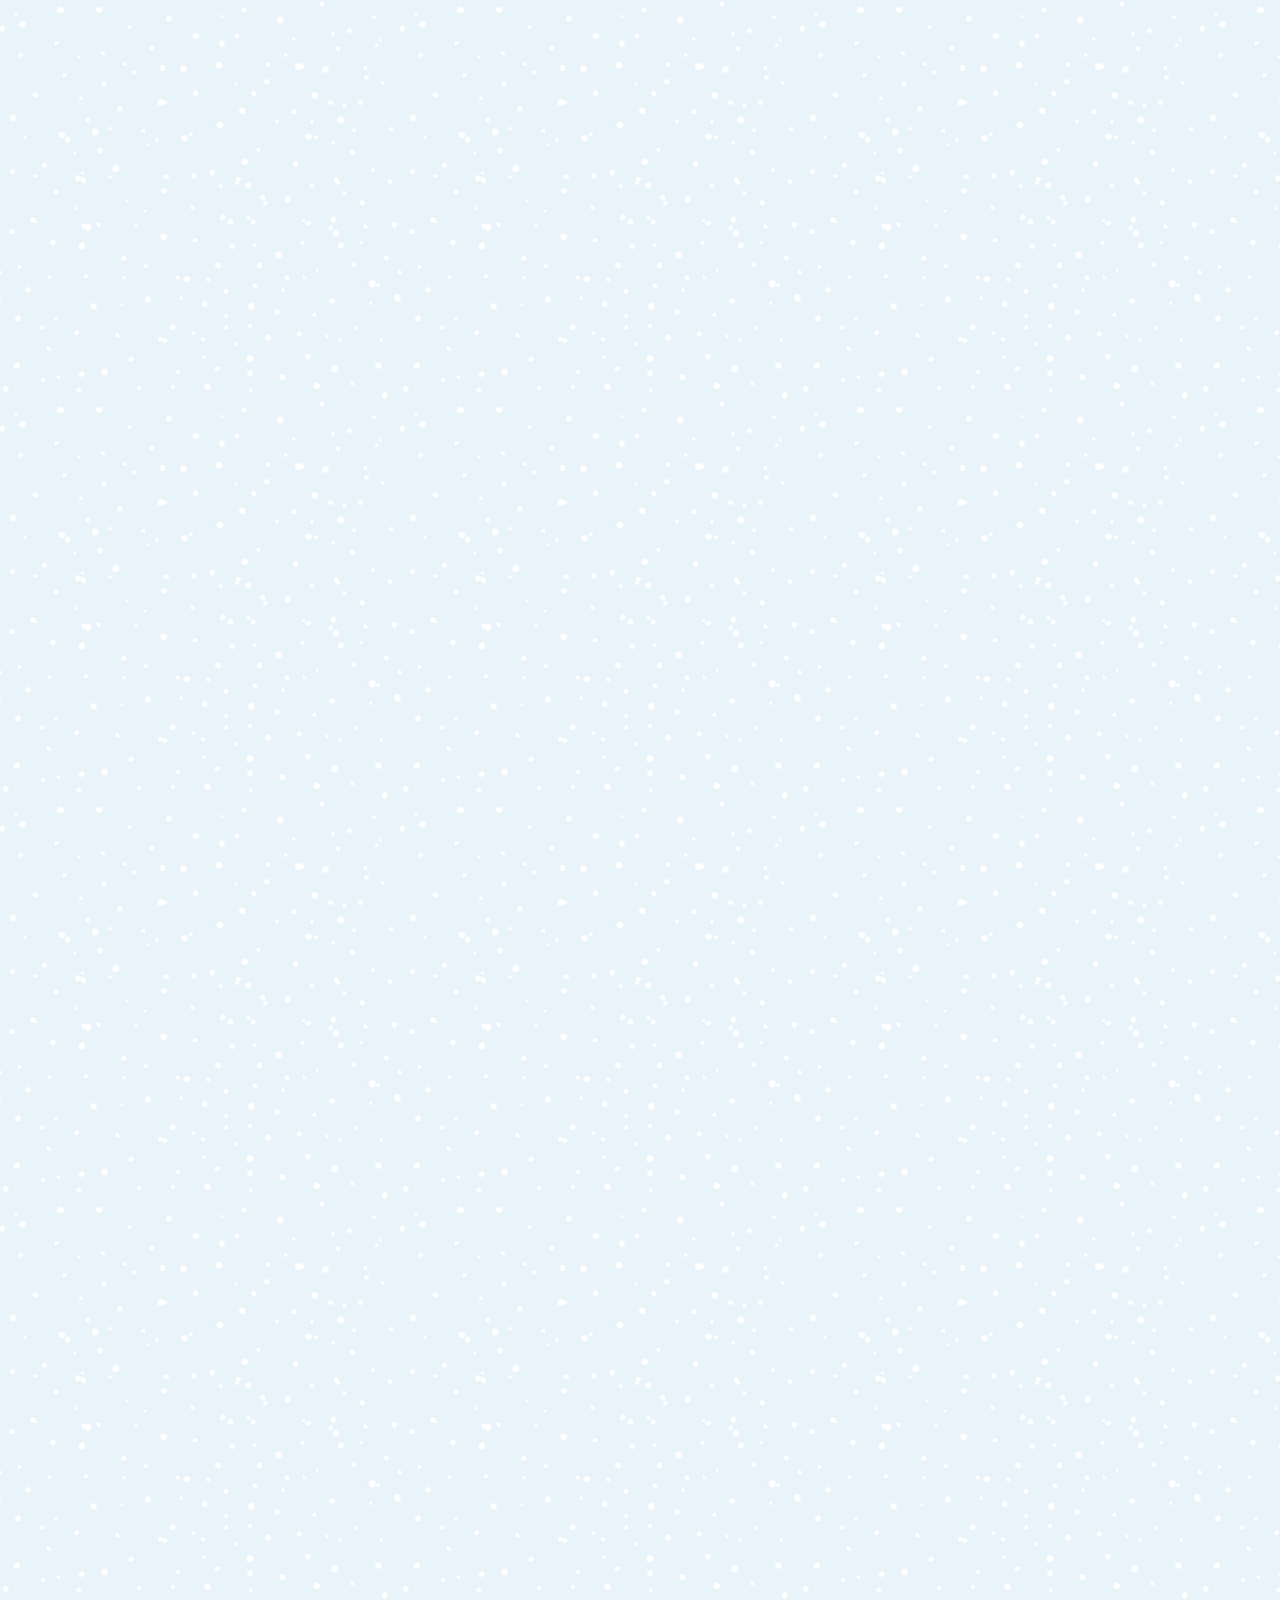
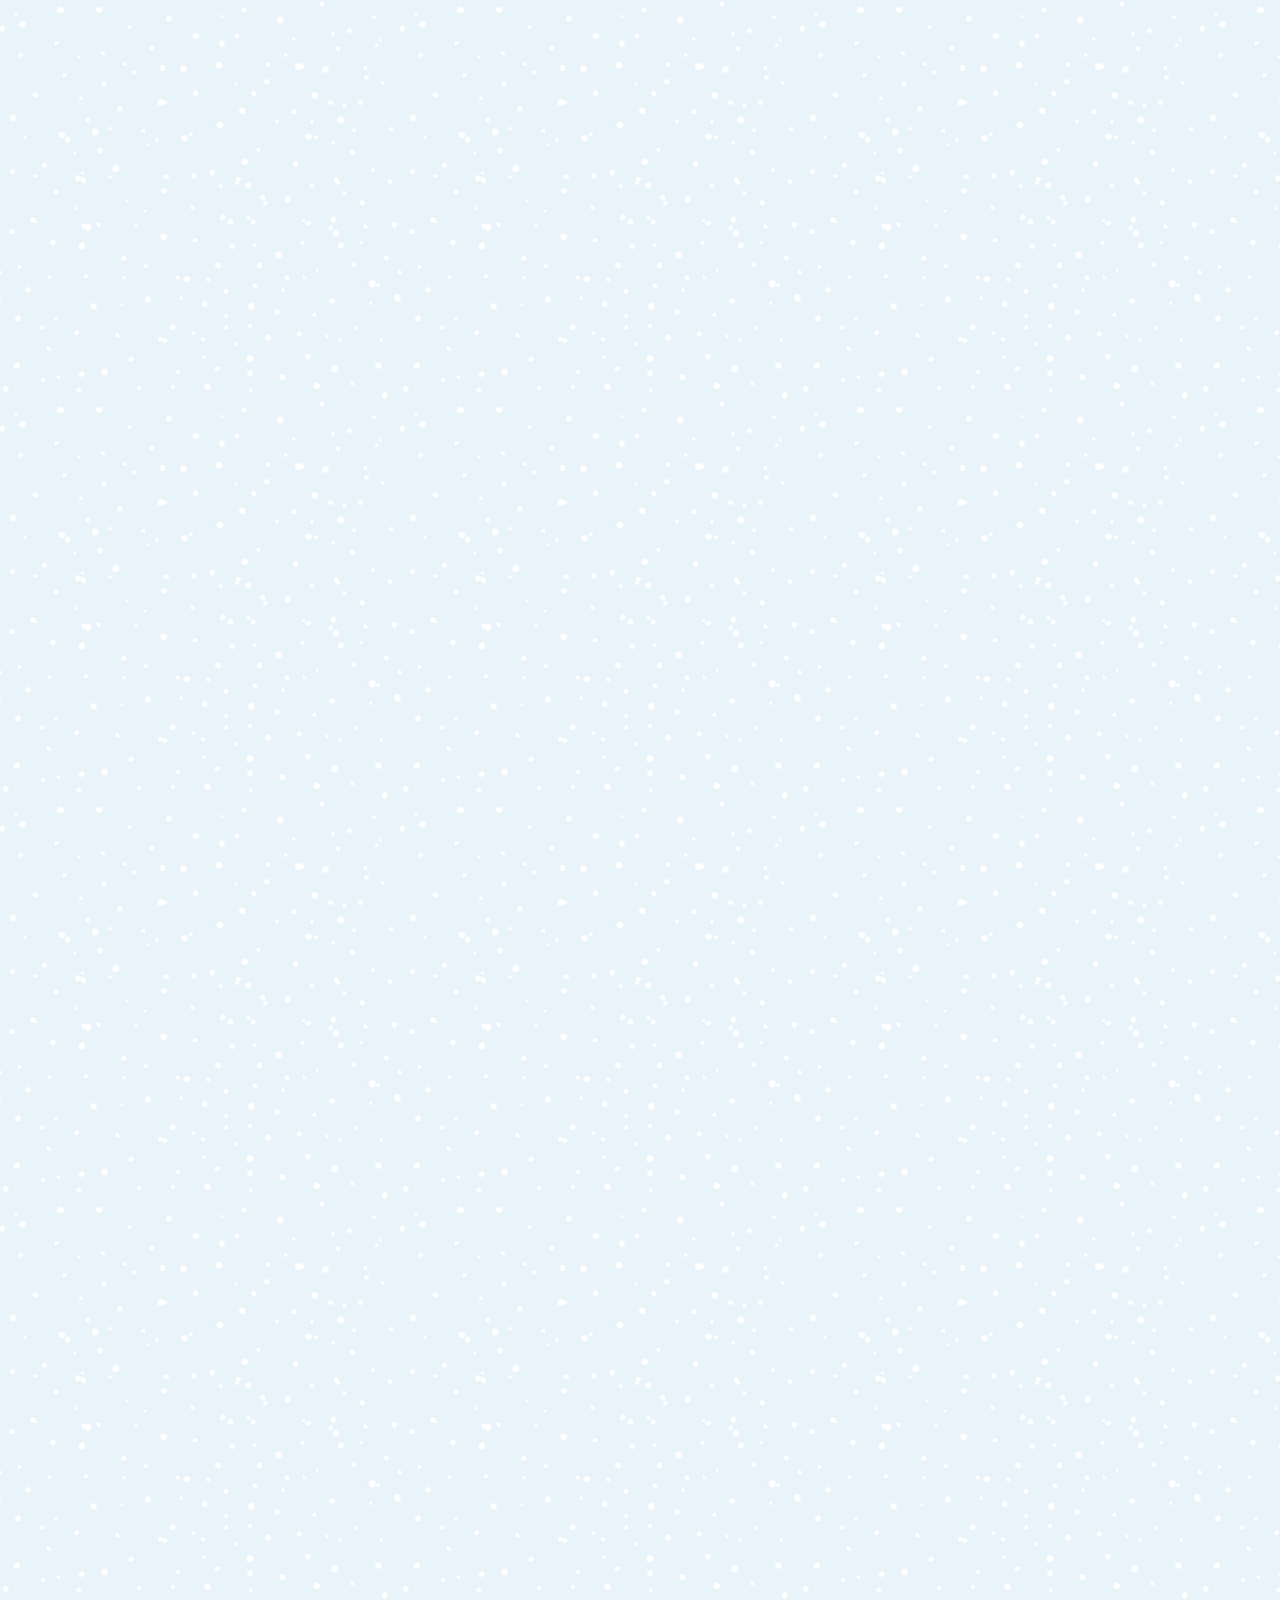
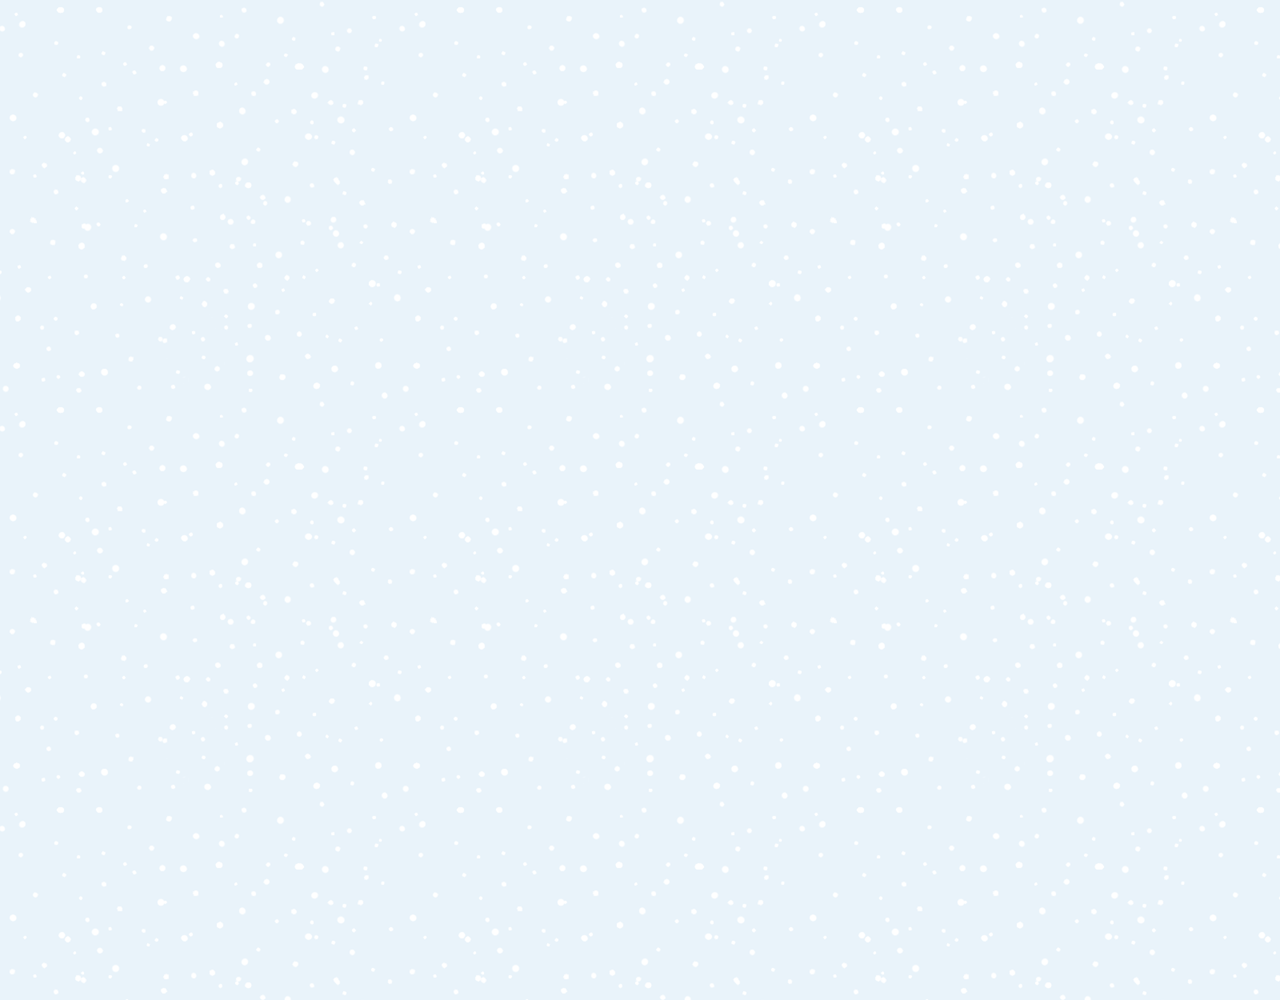
==== commit ce2a988e: "chat-screen-part-four" ====
--- a/chat.html
+++ b/chat.html
@@ -54,9 +54,9 @@
                 <img src="images/avatar.jpg" alt="message-avatar" class="message__avatar g-avatar">
                 <div class="message__content">
                     <span class="message__author">Esu(My BF)</span>
-                    <div class="message__bubble">
+                    <span class="message__bubble">
                         I have a cold...:(
-                    </div>
+                    </span>
                 </div>
                 <span class="message__timestamp">15:19</span>
             </li>
@@ -64,9 +64,29 @@
             <li class="sent-message message">
                 <span class="message__timestamp">15:23</span>
                 <div class="message__content">
-                    <div class="message__bubble">
+                    <span class="message__bubble">
                         I'm sorry to hear that...:(
-                    </div>
+                    </span>
+                </div>
+            </li>
+
+            <li class="incoming-message message">
+                <img src="images/avatar.jpg" alt="message-avatar" class="message__avatar g-avatar">
+                <div class="message__content">
+                    <span class="message__author">Esu(My BF)</span>
+                    <span class="message__bubble">
+                        Could you go to the hospital with me?
+                    </span>
+                </div>
+                <span class="message__timestamp">15:25</span>
+            </li>
+
+            <li class="sent-message message">
+                <span class="message__timestamp">15:28</span>
+                <div class="message__content">
+                    <span class="message__bubble">
+                        Of course!!!
+                    </span>
                 </div>
             </li>
         </ul>
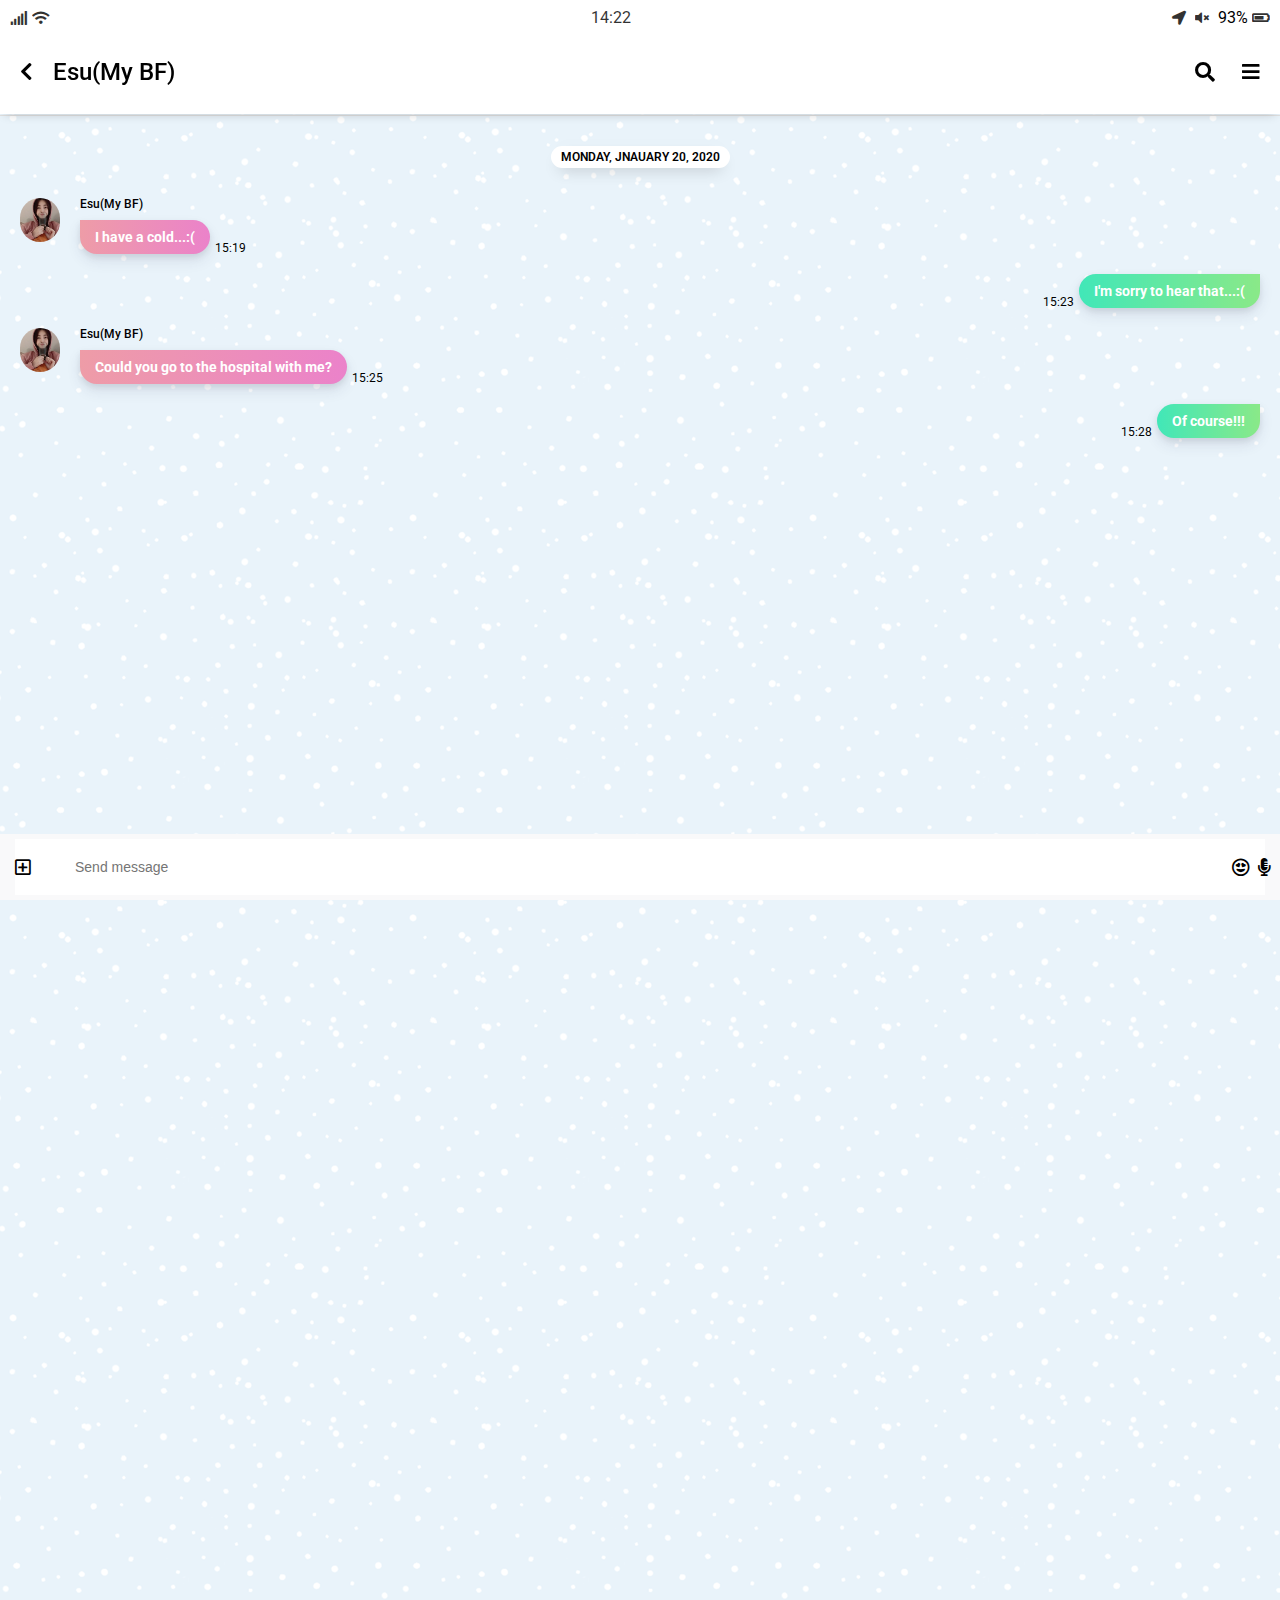
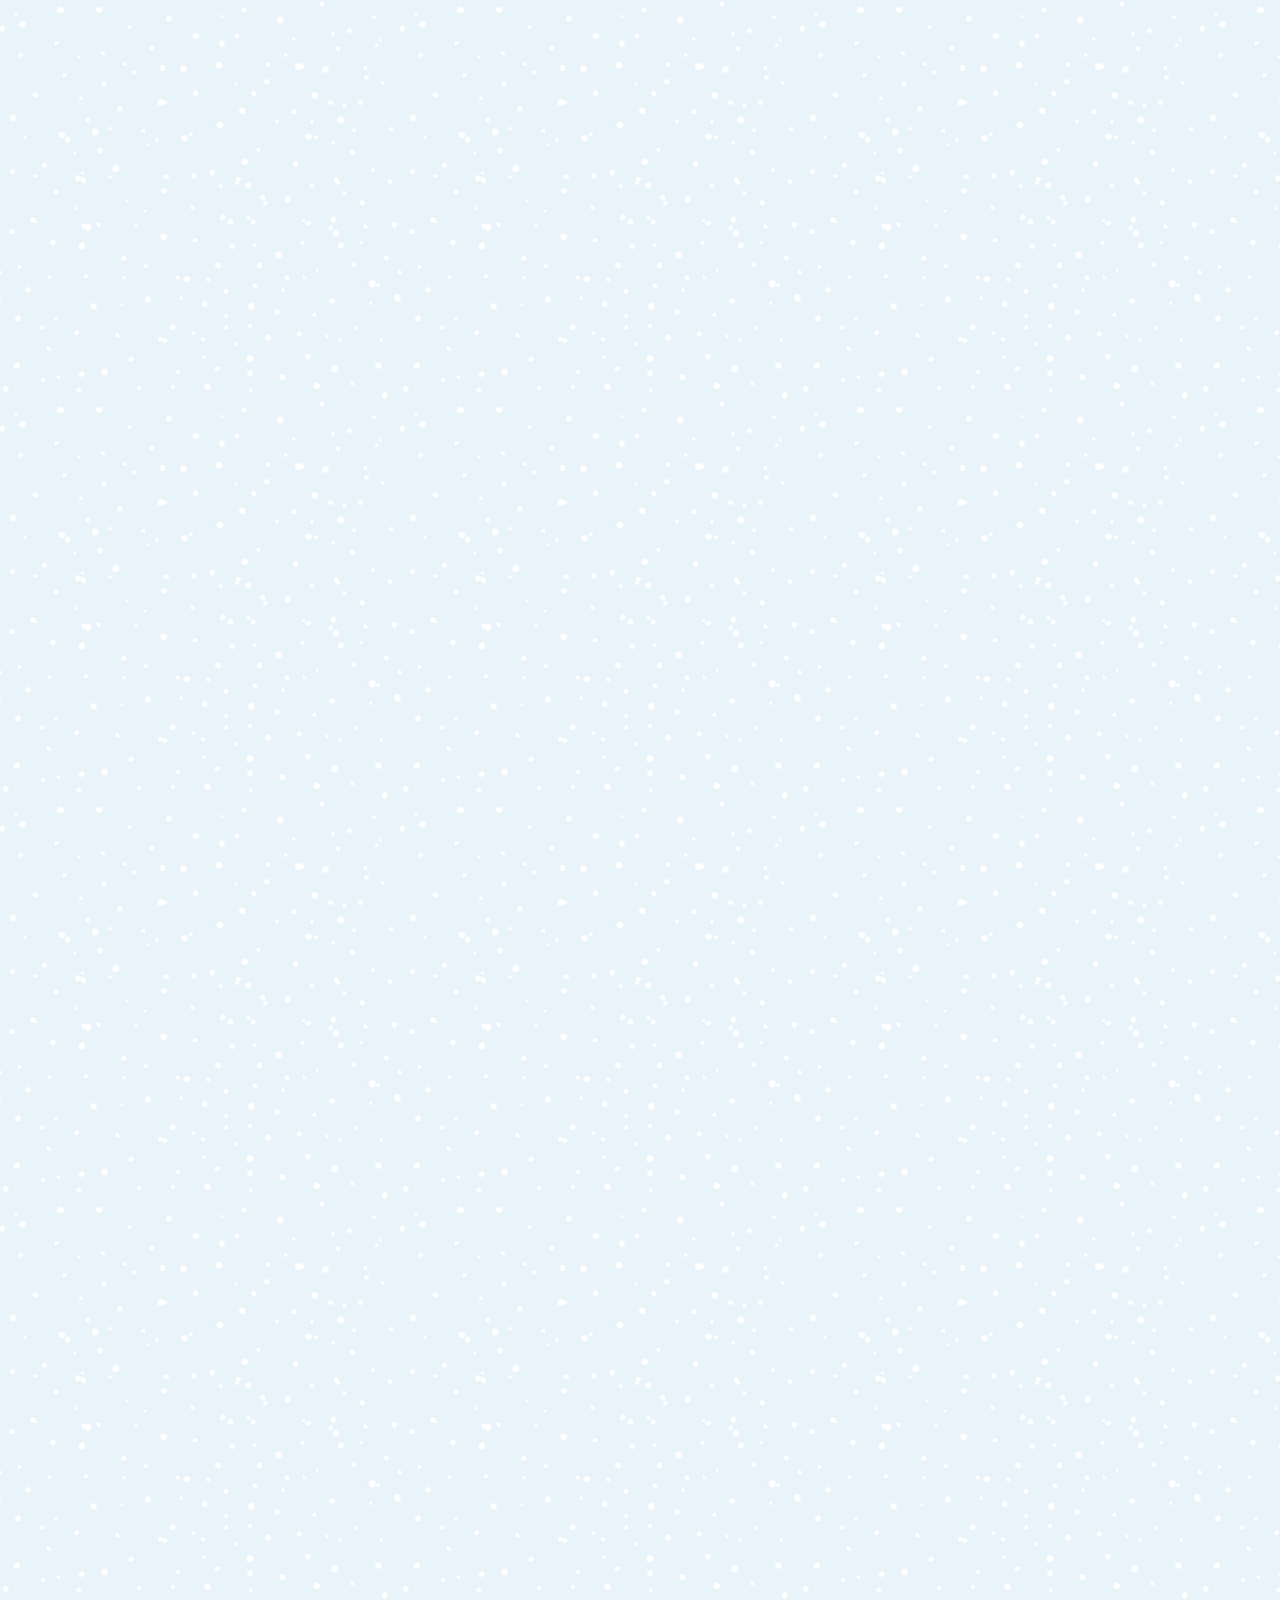
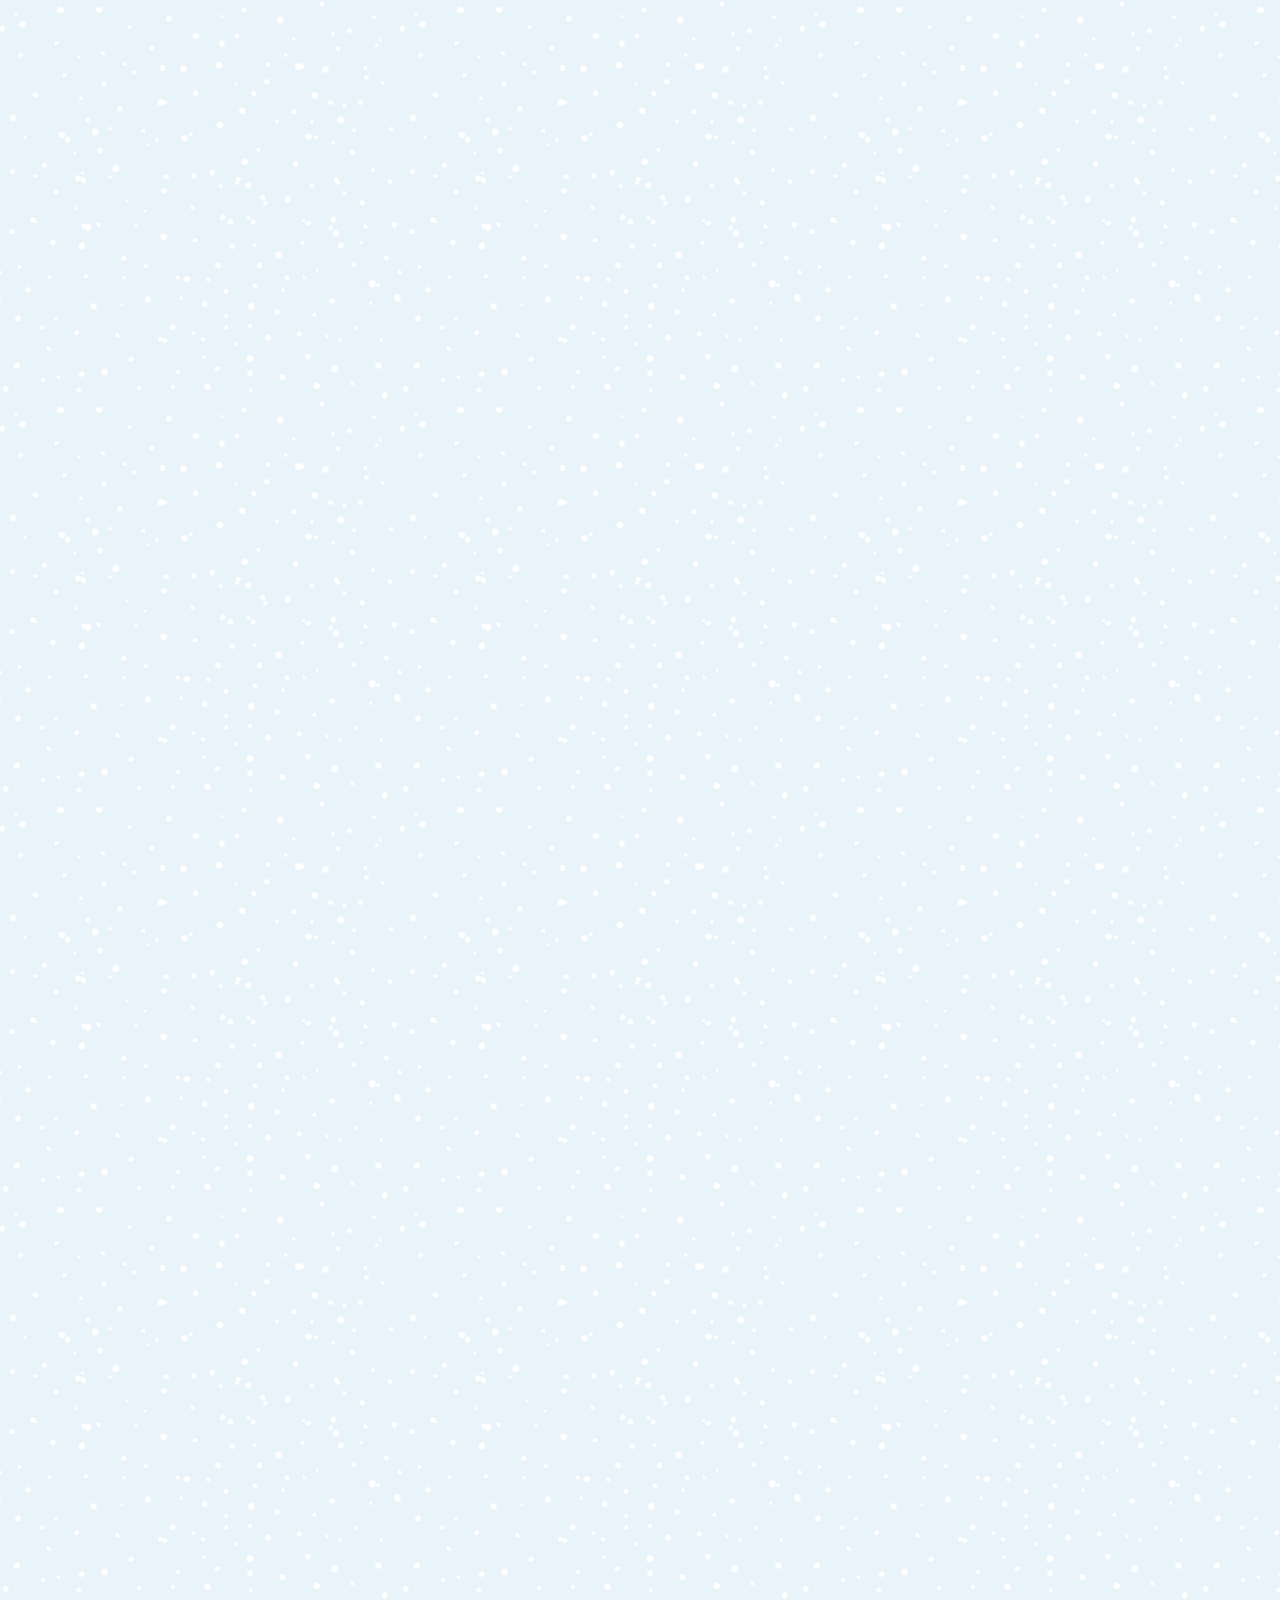
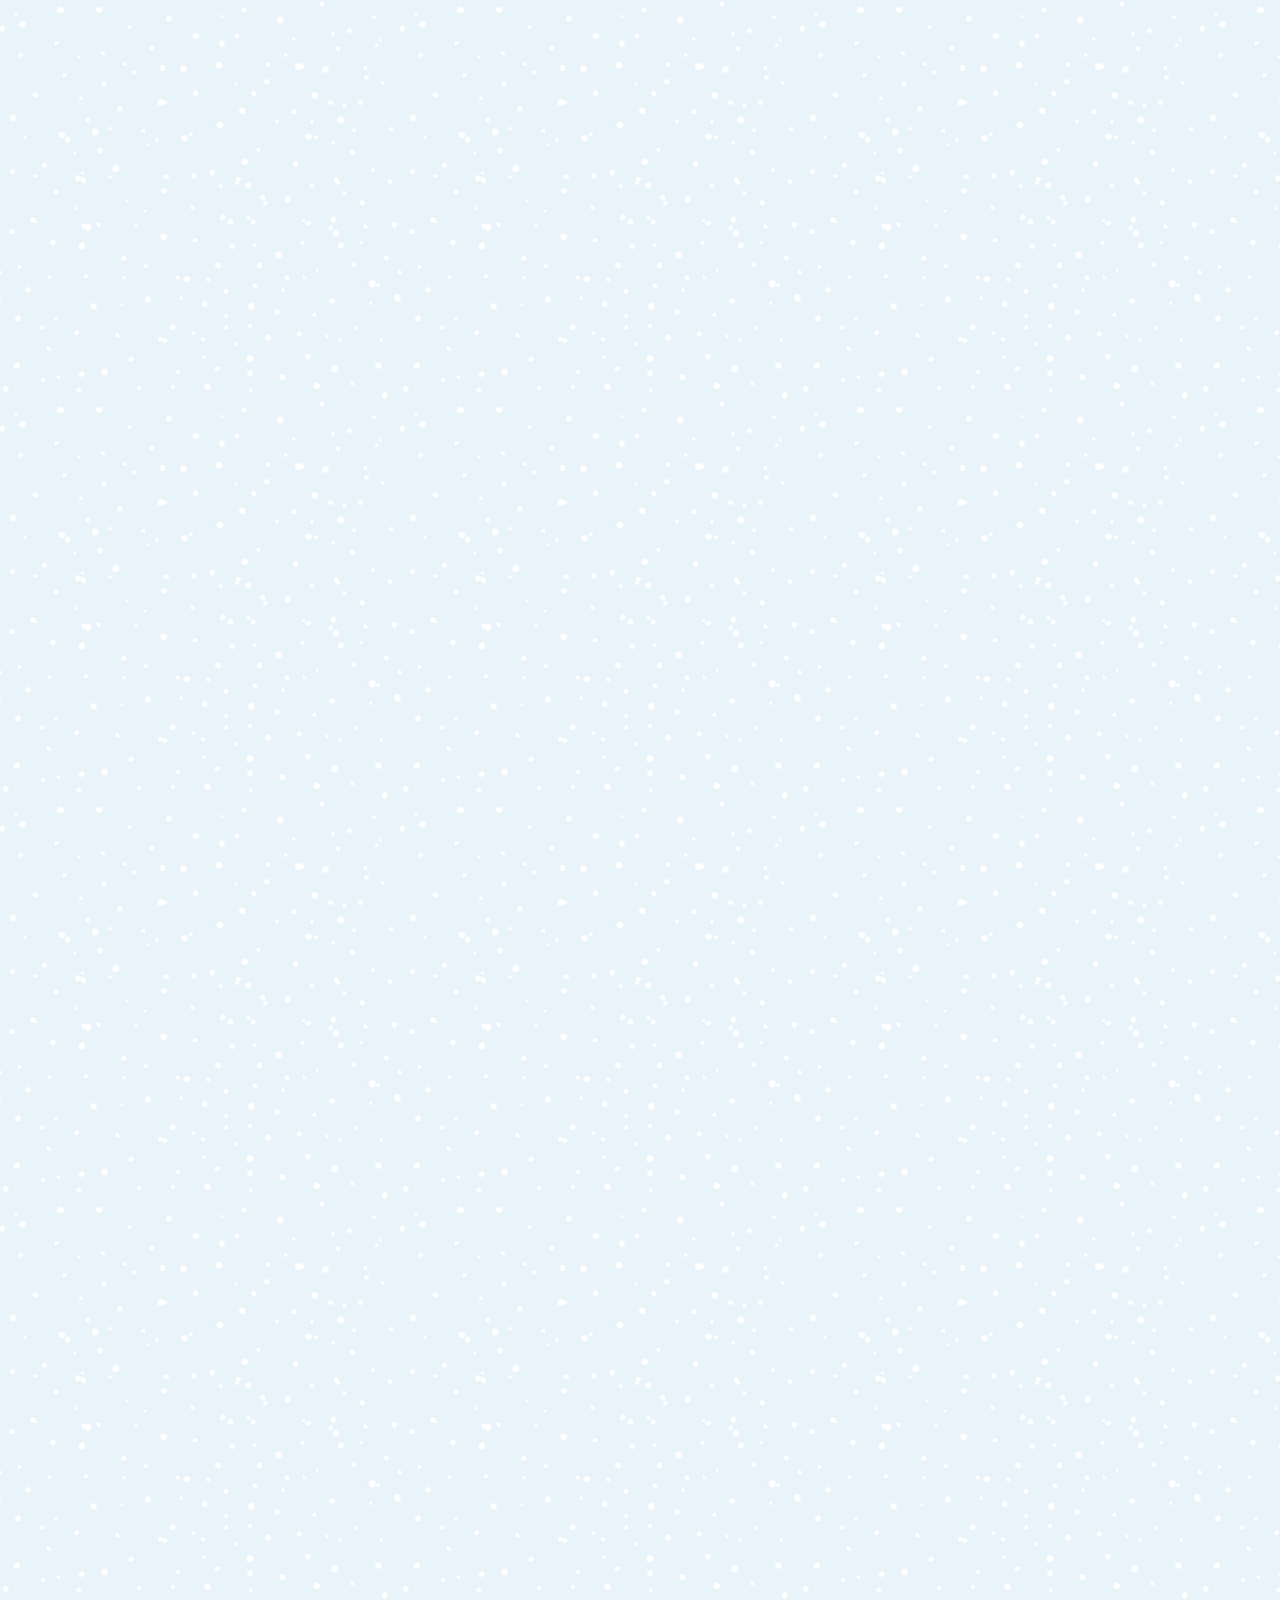
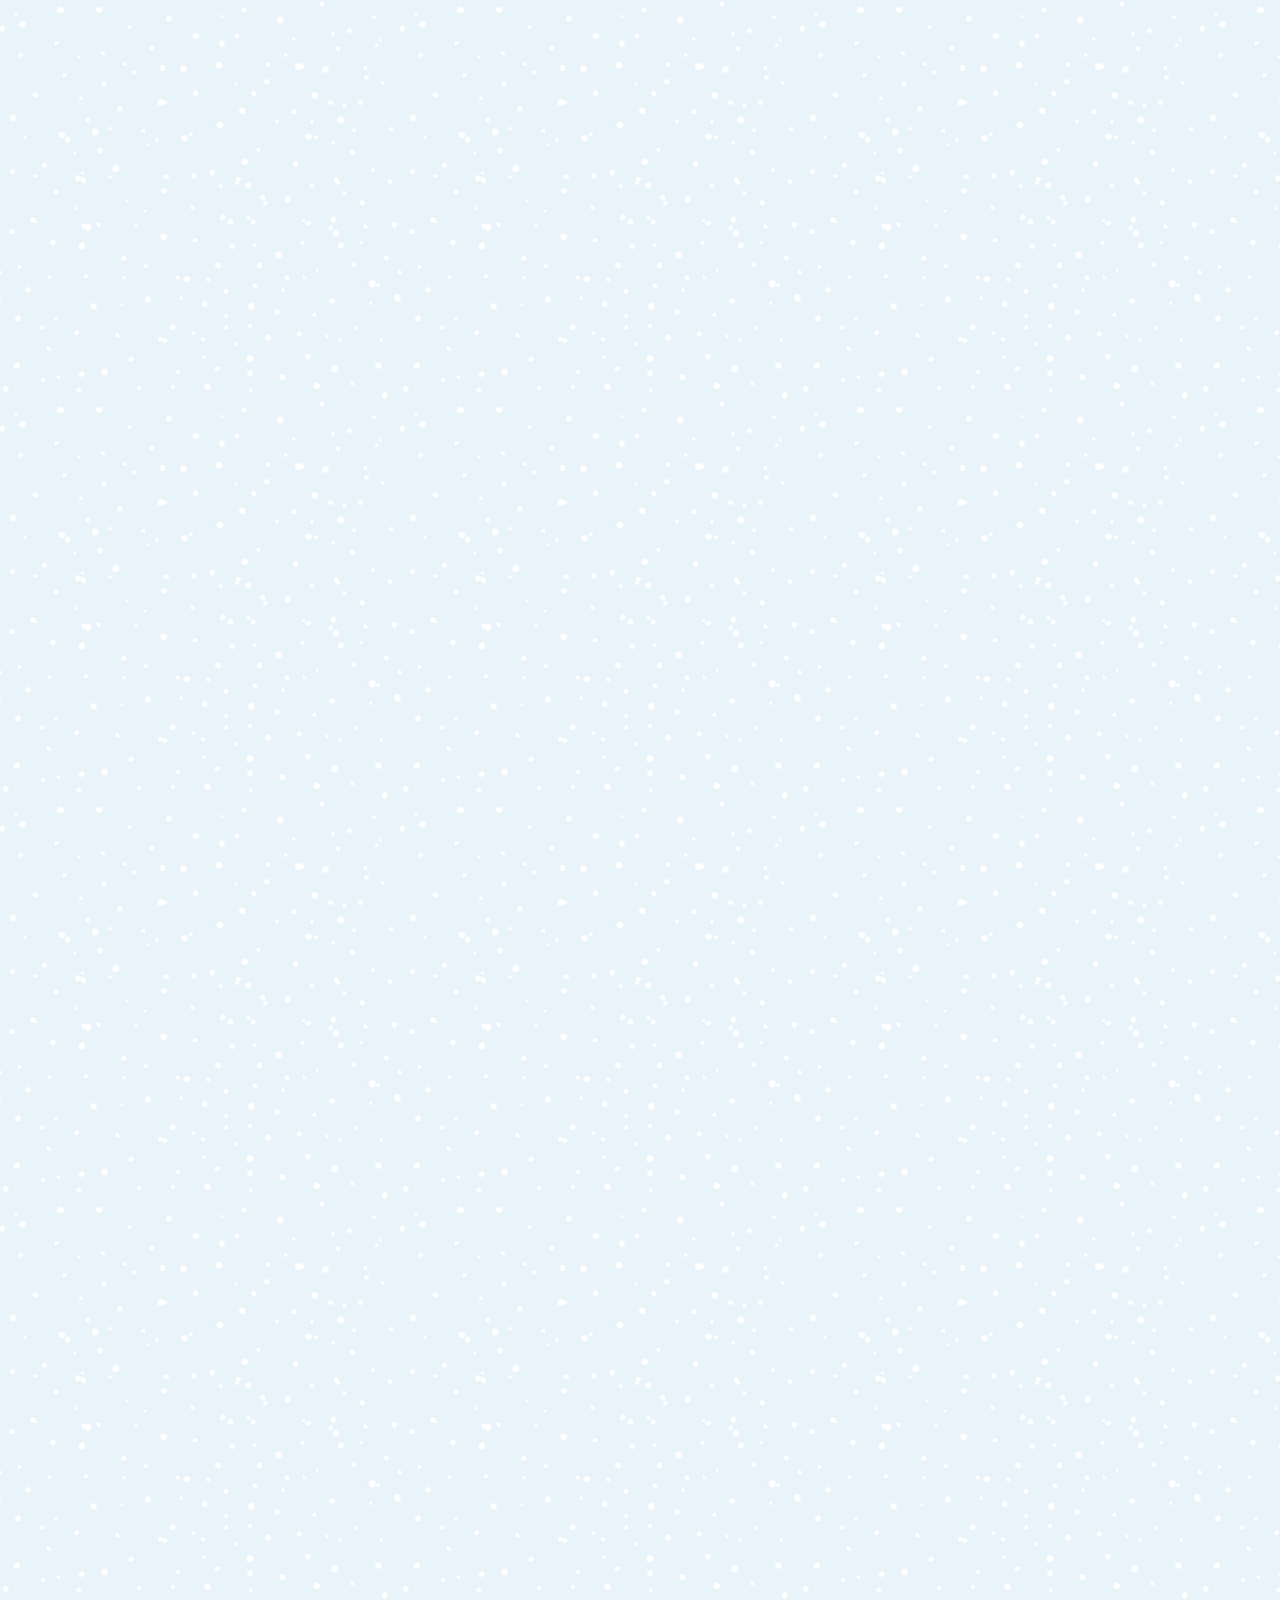
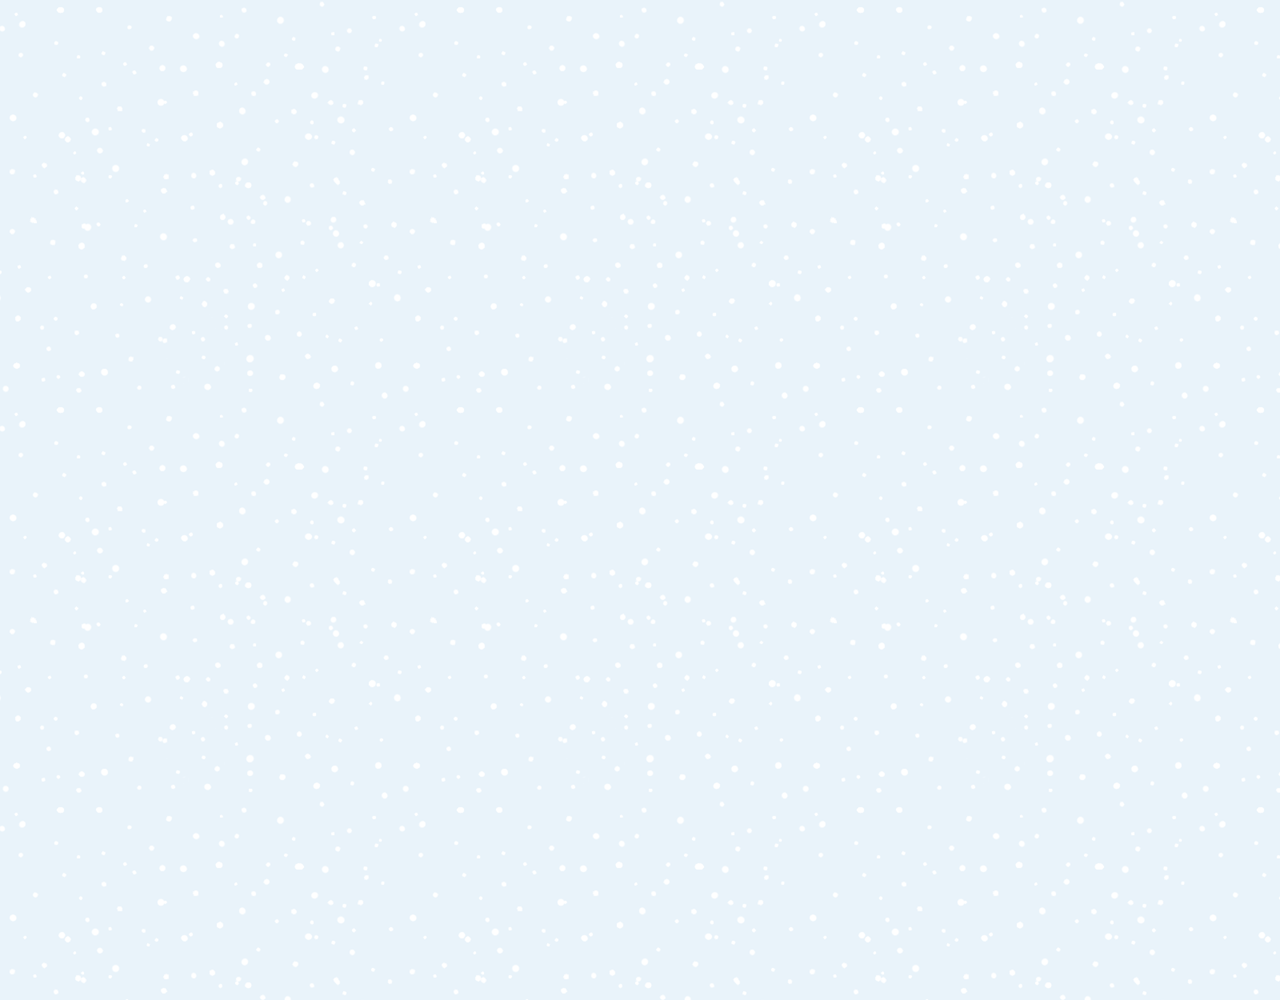
==== commit 35285865: "chat-first-animation" ====
--- a/chat.html
+++ b/chat.html
@@ -29,7 +29,7 @@
     </div>
 
     <!-- chat header -->
-    <header class="header">
+    <header class="header chat-header">
         <div class="header__chat-column">
             <a href="index.html">
                 <i class="fas fa-chevron-left"></i>
@@ -92,14 +92,13 @@
         </ul>
     </main>
 
-    <div class="chat__write">
-        <div class="chat__write-column">
+    <div class="chat__write--container">
+        <input class="chat__write" type="text" placeholder="Send message">
+        <div class="chat__icon-left chat__icon">
             <i class="far fa-plus-square"></i>
         </div>
-        <div class="chat__write-column">
-            <input class="chat__write-input" type="text" placeholder="Send message">
-        </div>
-        <div class="chat__write-column">
+
+        <div class="chat__icon-right chat__icon">
             <span class="chat__write-icon">
                 <i class="far fa-grin-hearts"></i>
             </span>
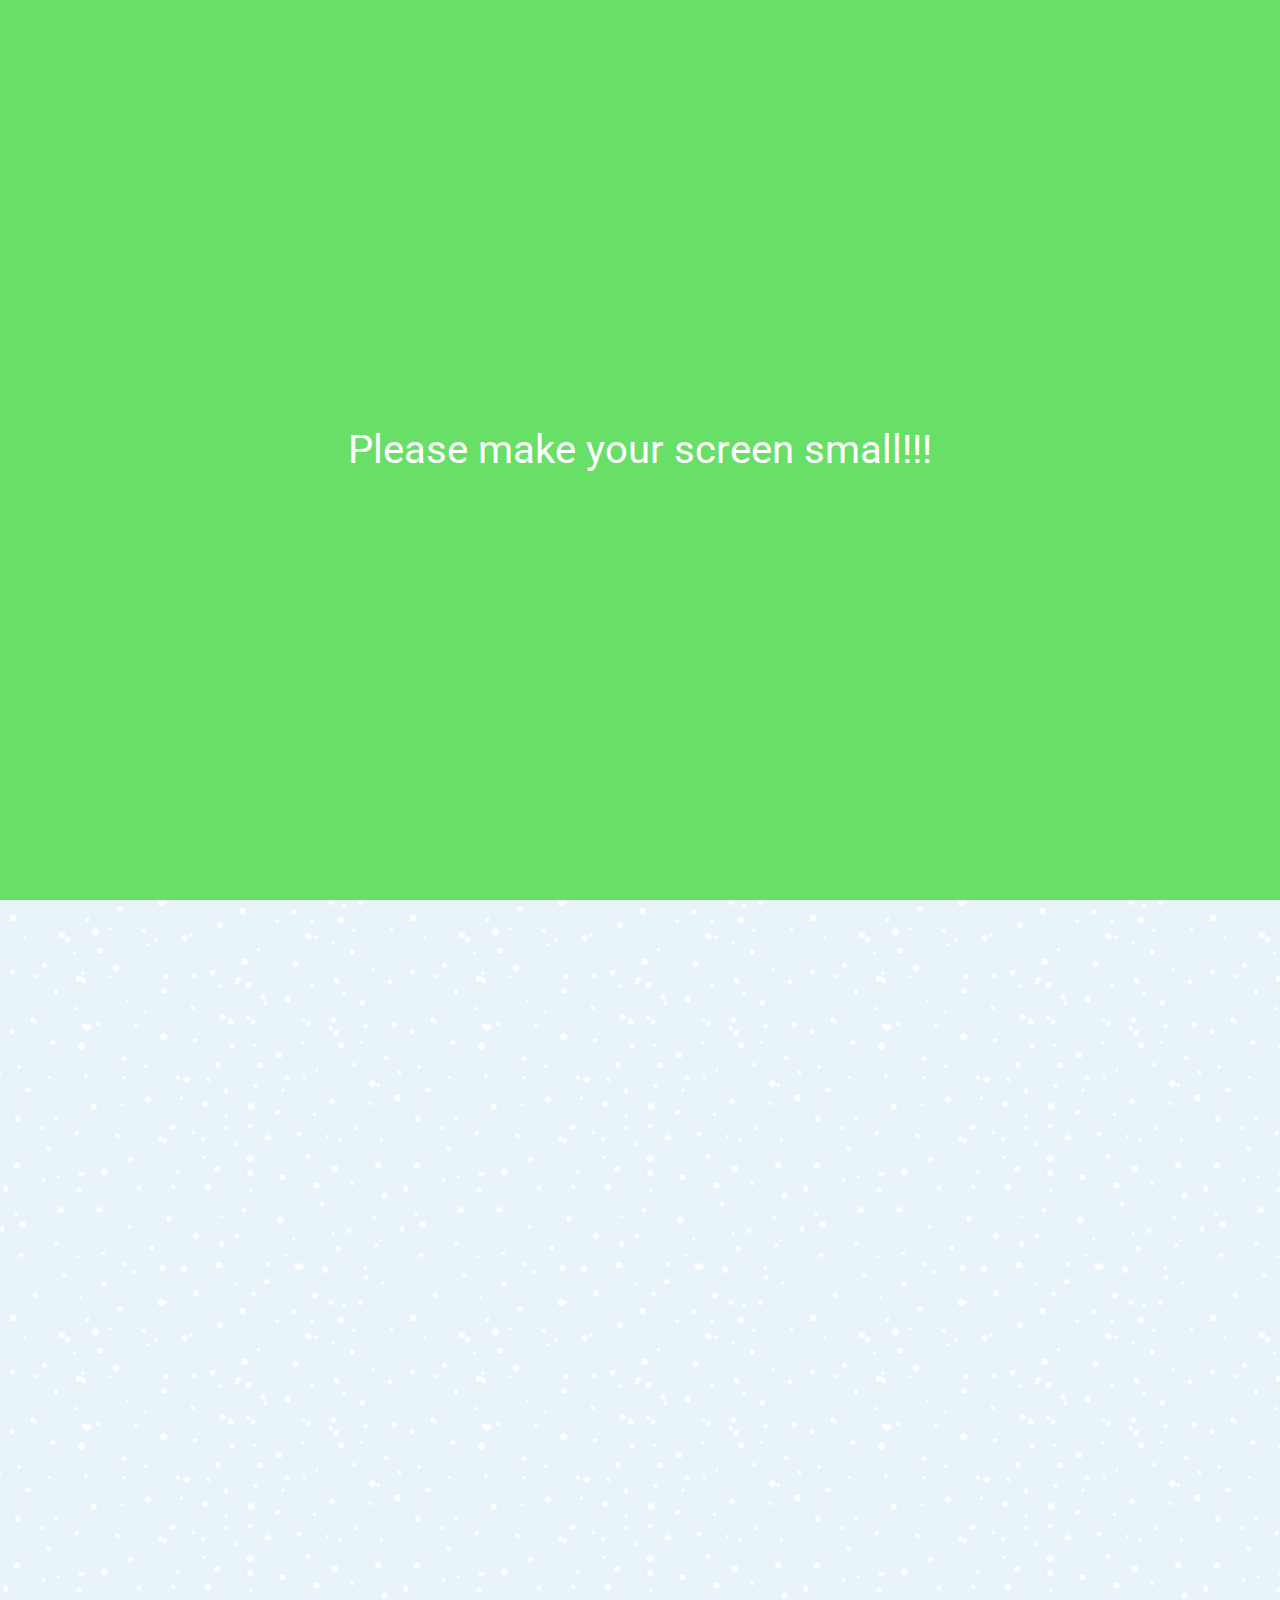
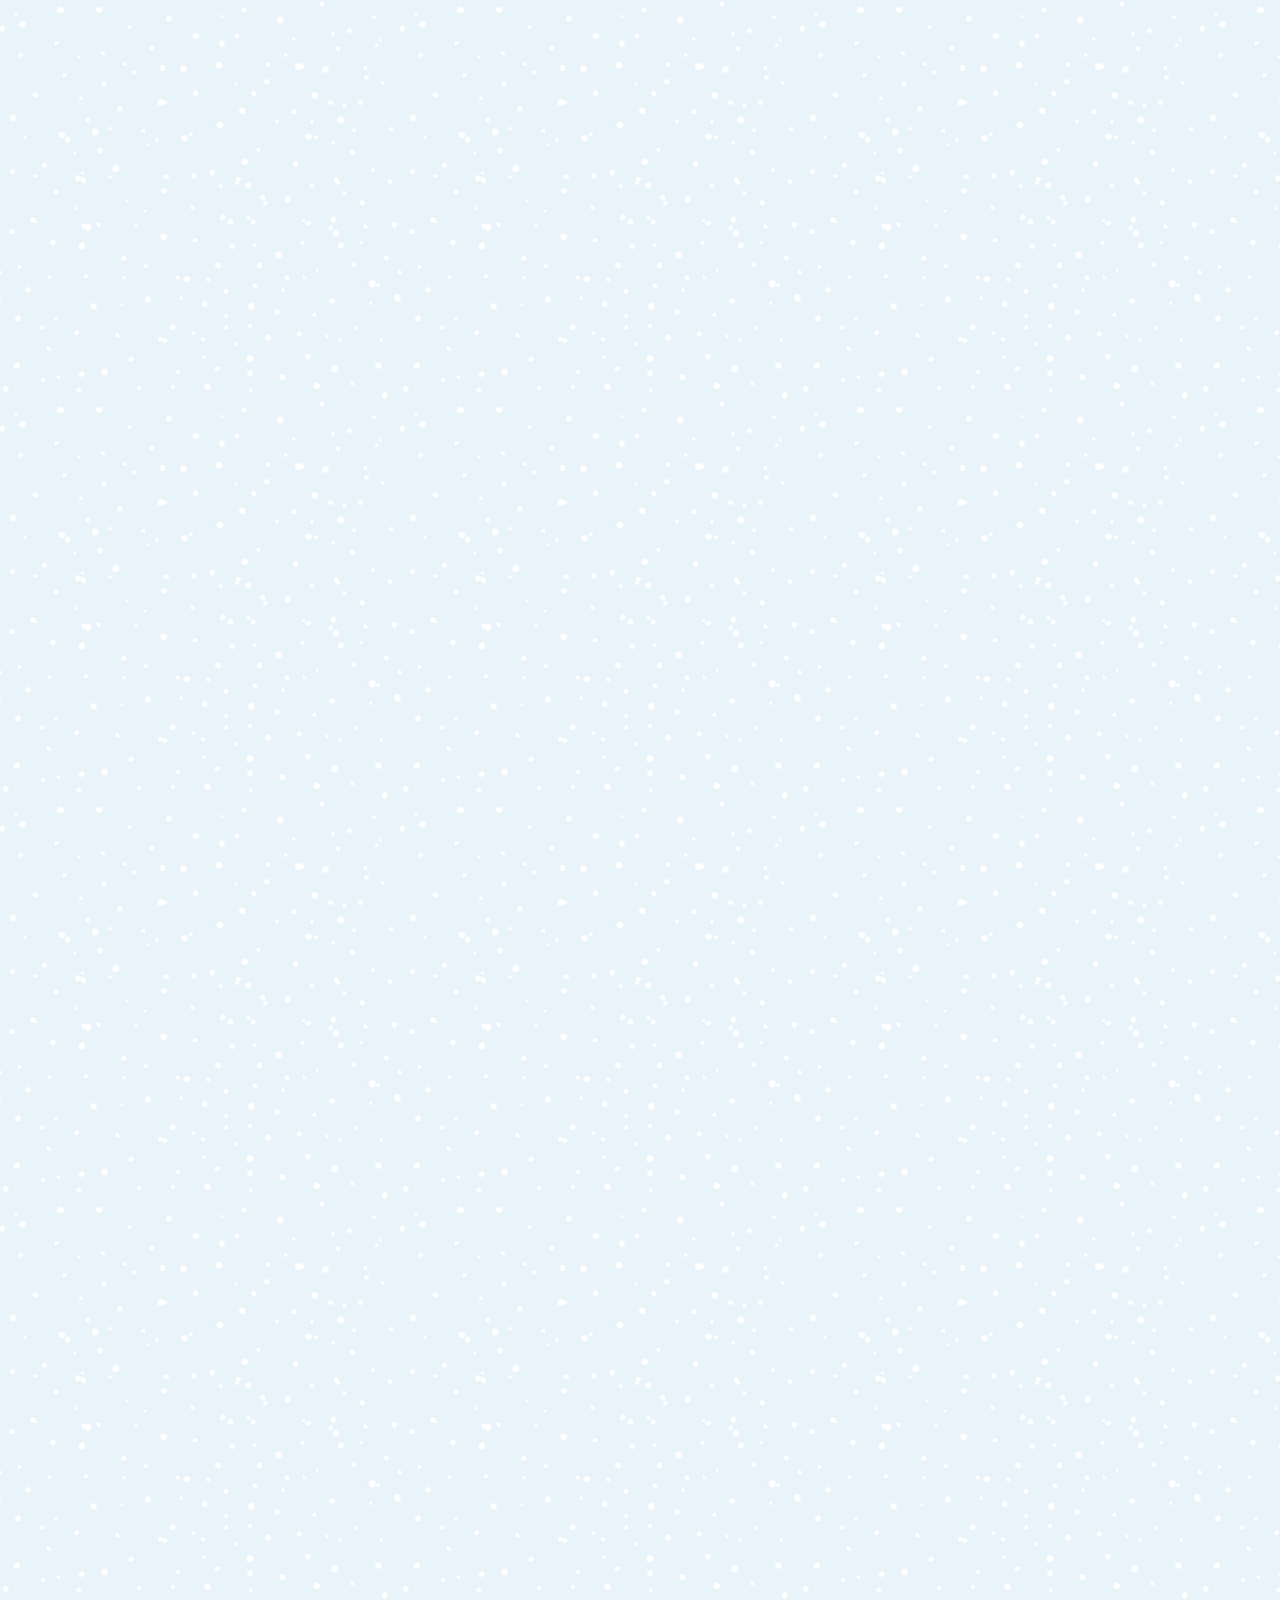
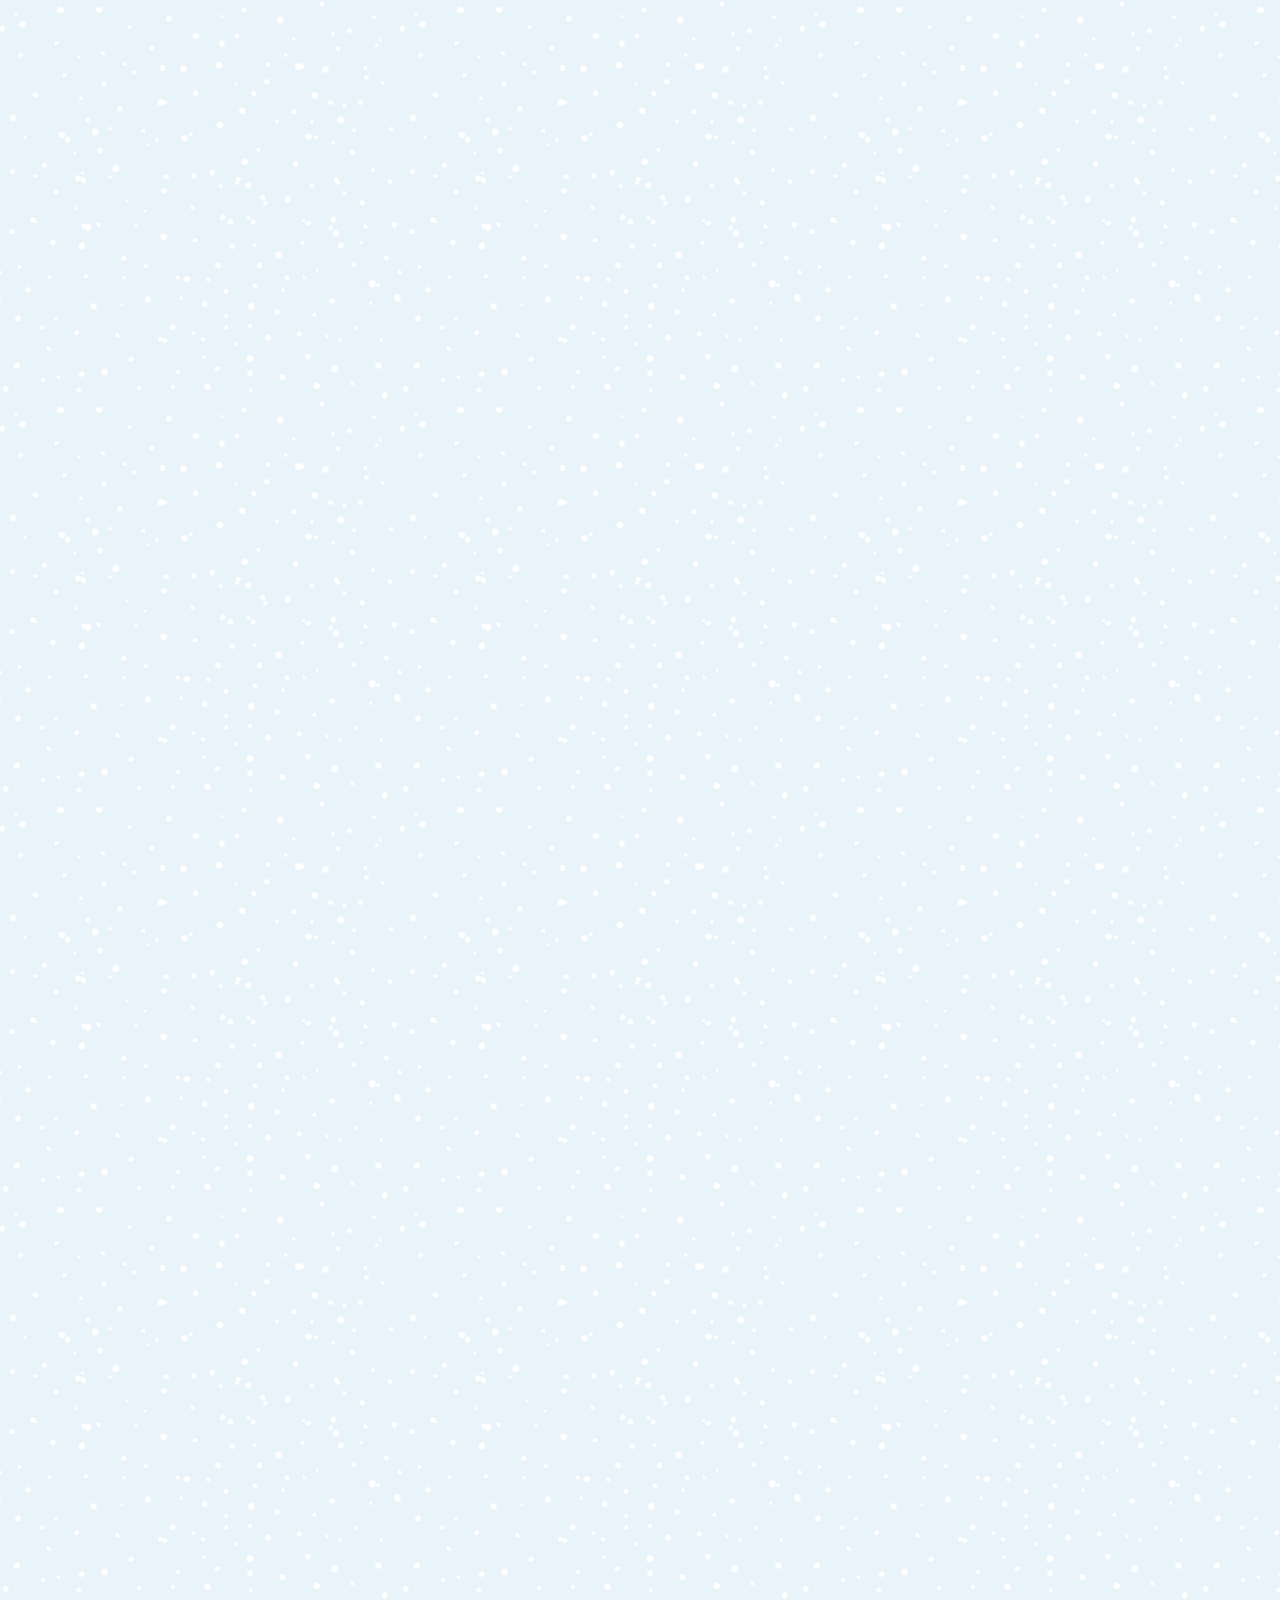
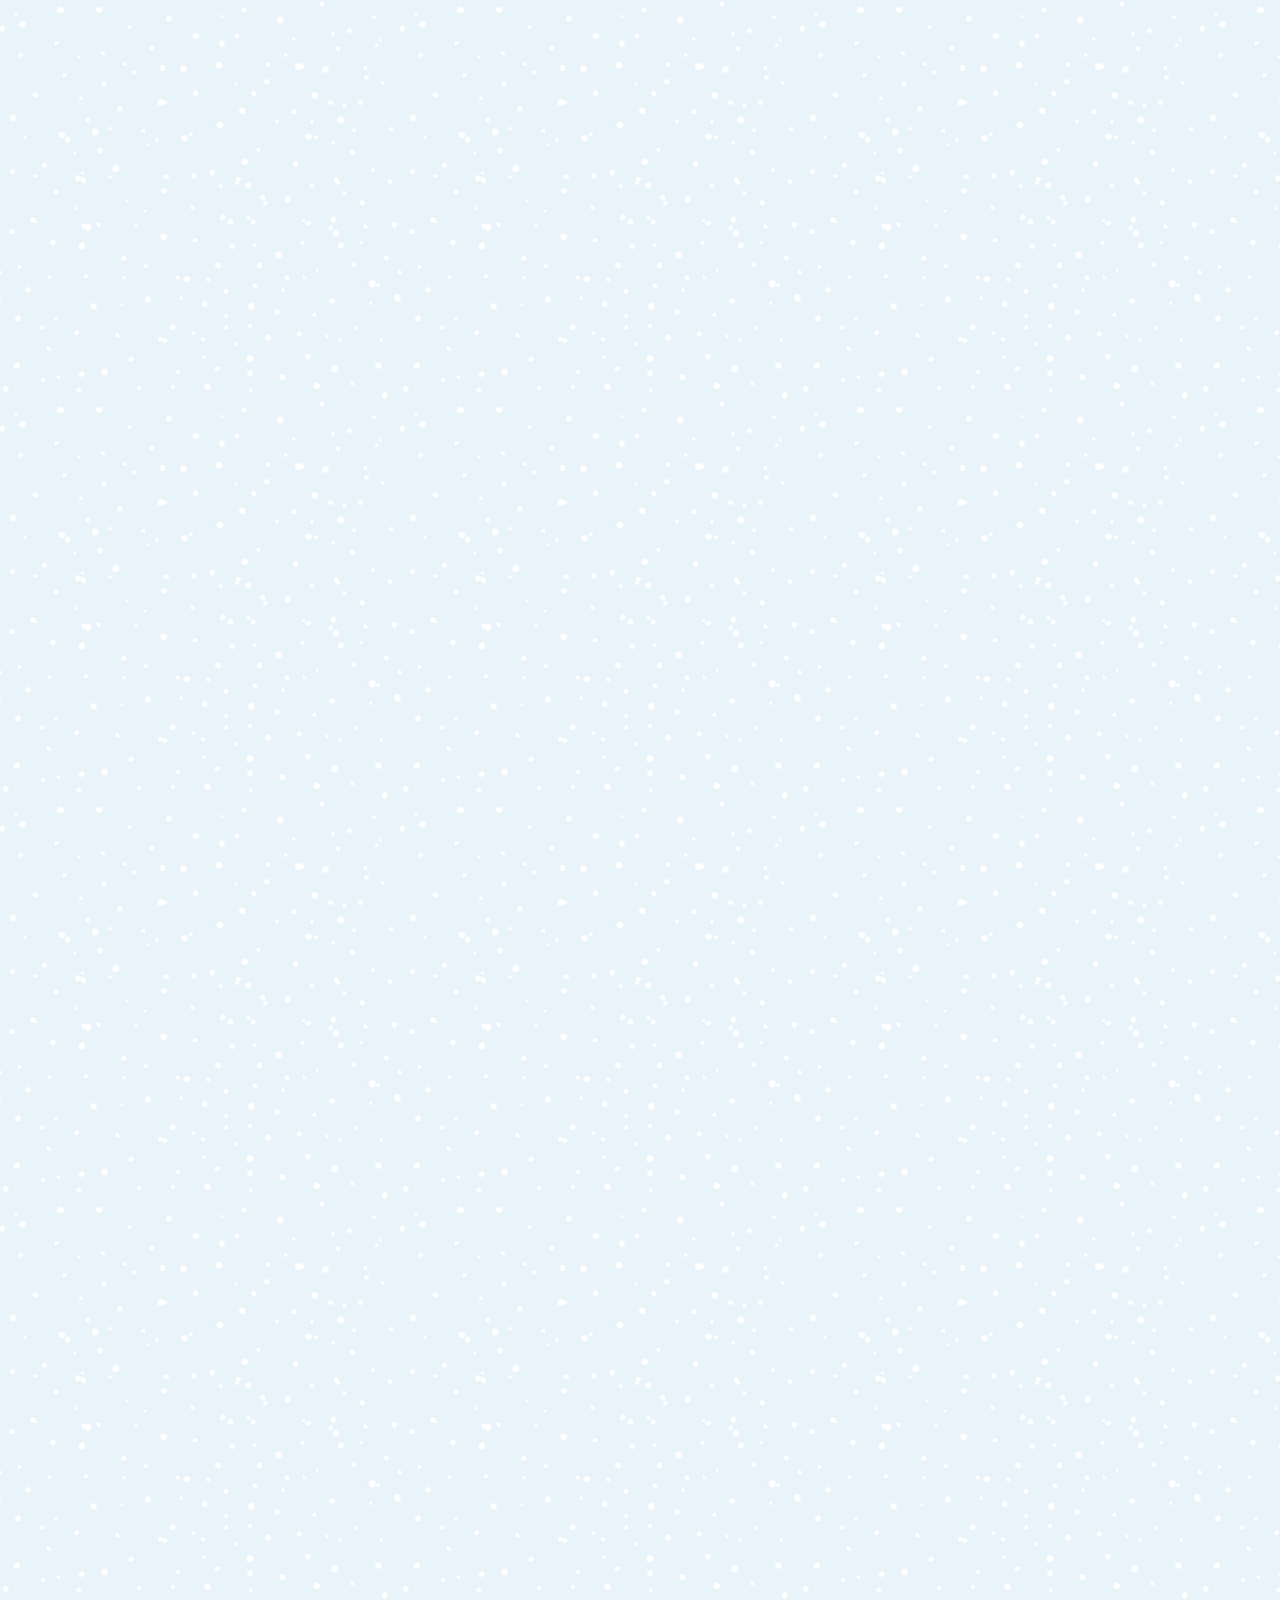
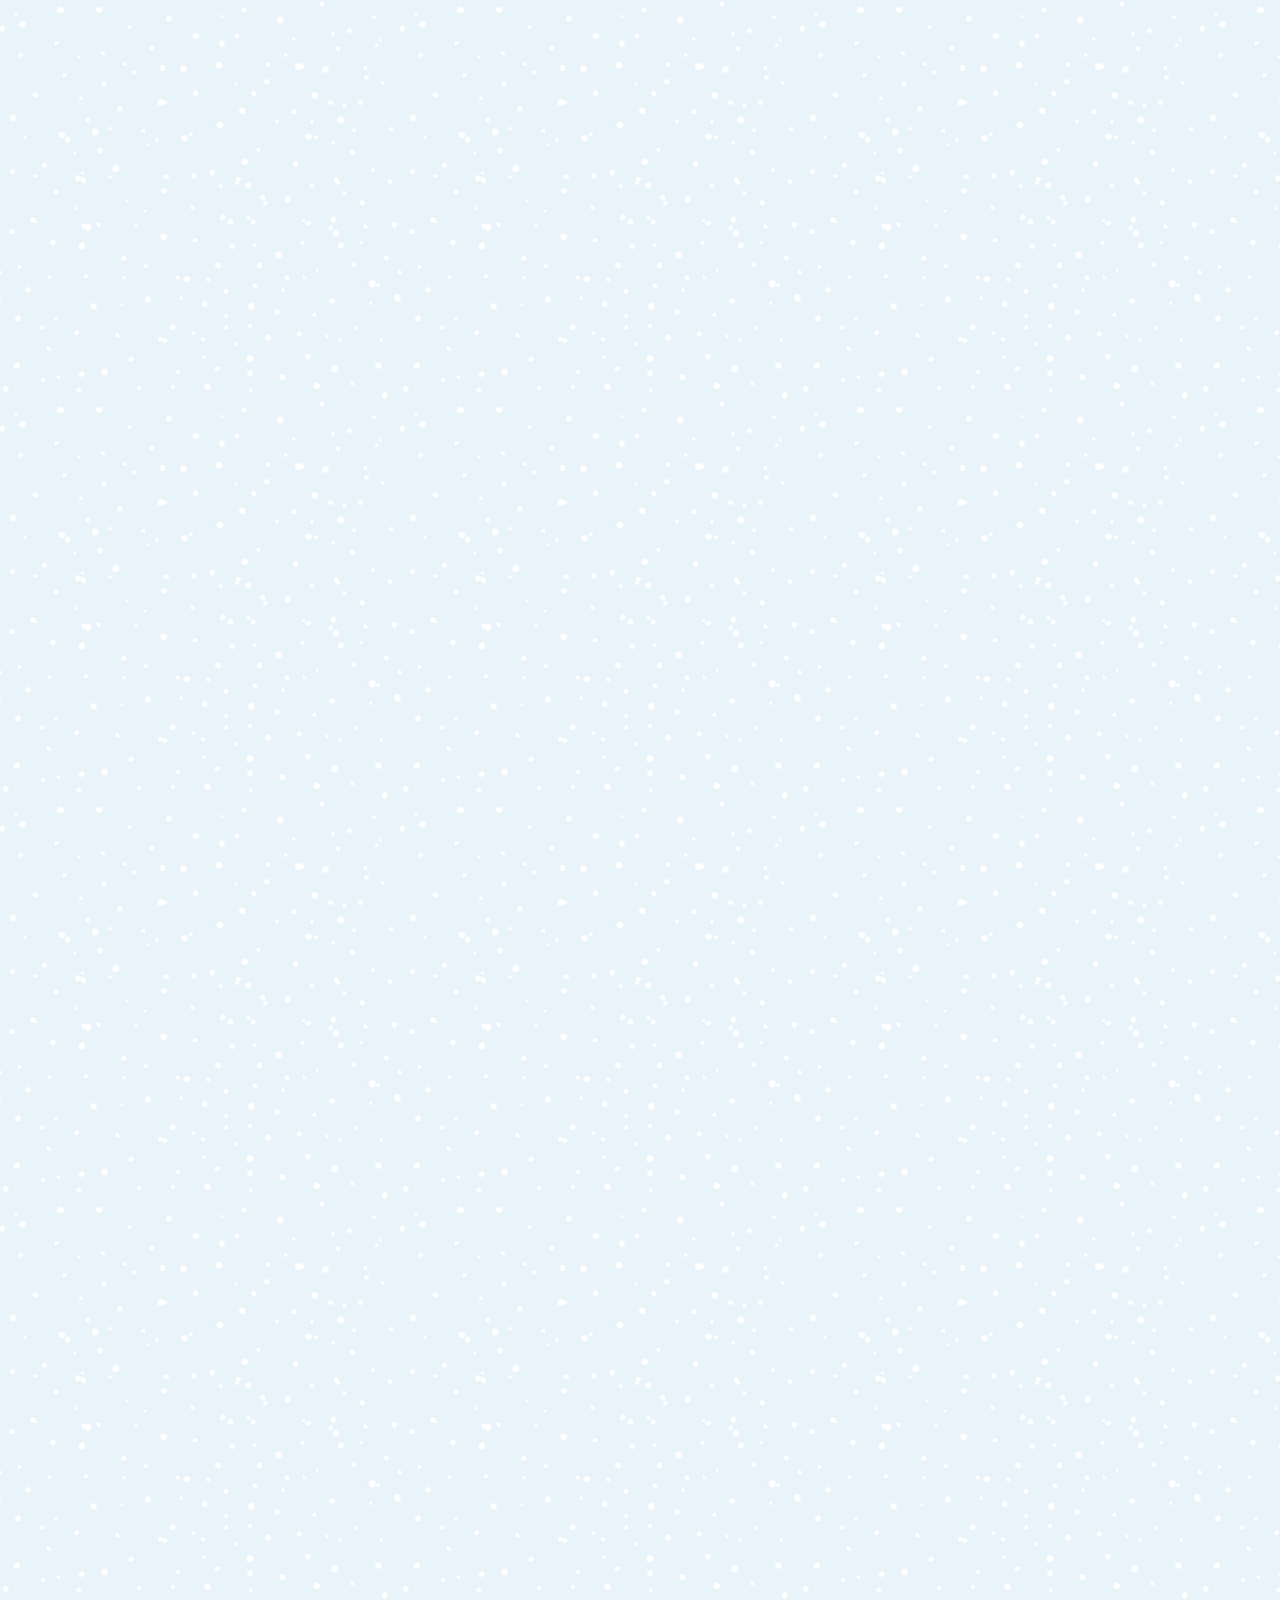
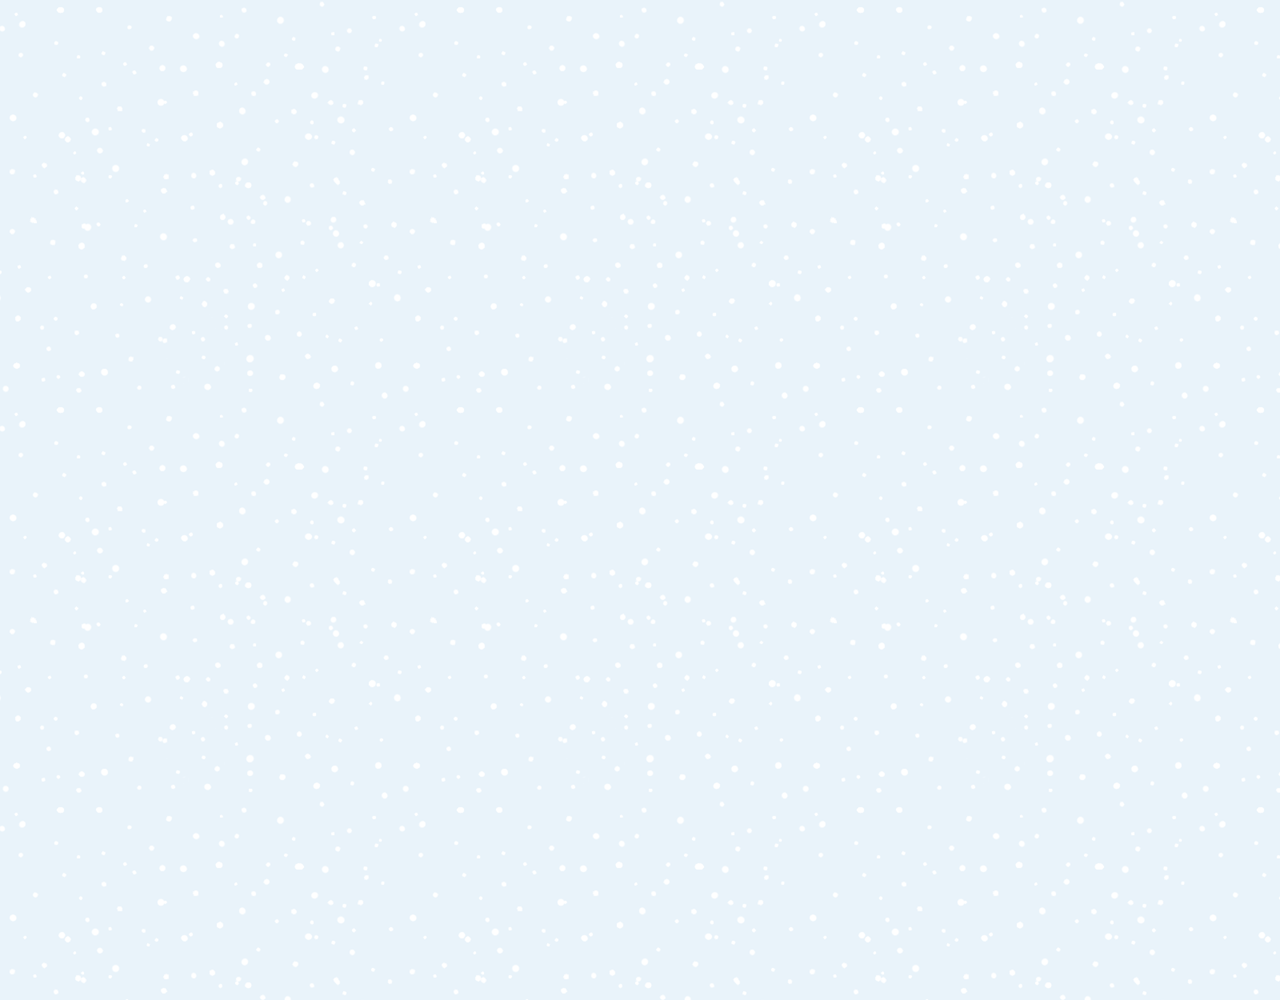
==== commit 53cc49f1: "complete-project" ====
--- a/chat.html
+++ b/chat.html
@@ -108,6 +108,9 @@
         </div>
     </div>
 
+    <div class="bigscreen">
+        <span>Please make your screen small!!!</span>
+    </div>
 </body>
 
 </html>--- a/css/styles.css
+++ b/css/styles.css
@@ -11,6 +11,7 @@
 @import "chat.css";
 @import "news-tab-bar.css";
 @import "news.css";
+@import "bigscreen.css";
 
 *{
     box-sizing: border-box;
@@ -40,4 +41,18 @@
 /* 임시로 해보기 */
 .news{
     padding-top: 125px;
+}
+
+@keyframes fadeIn{
+    from{
+        opacity: 0;
+        transform: translateY(50px);
+    }
+    to{
+        transform: none;
+    }
+}
+
+main{
+    animation: fadeIn 0.5s ease-in-out;
 }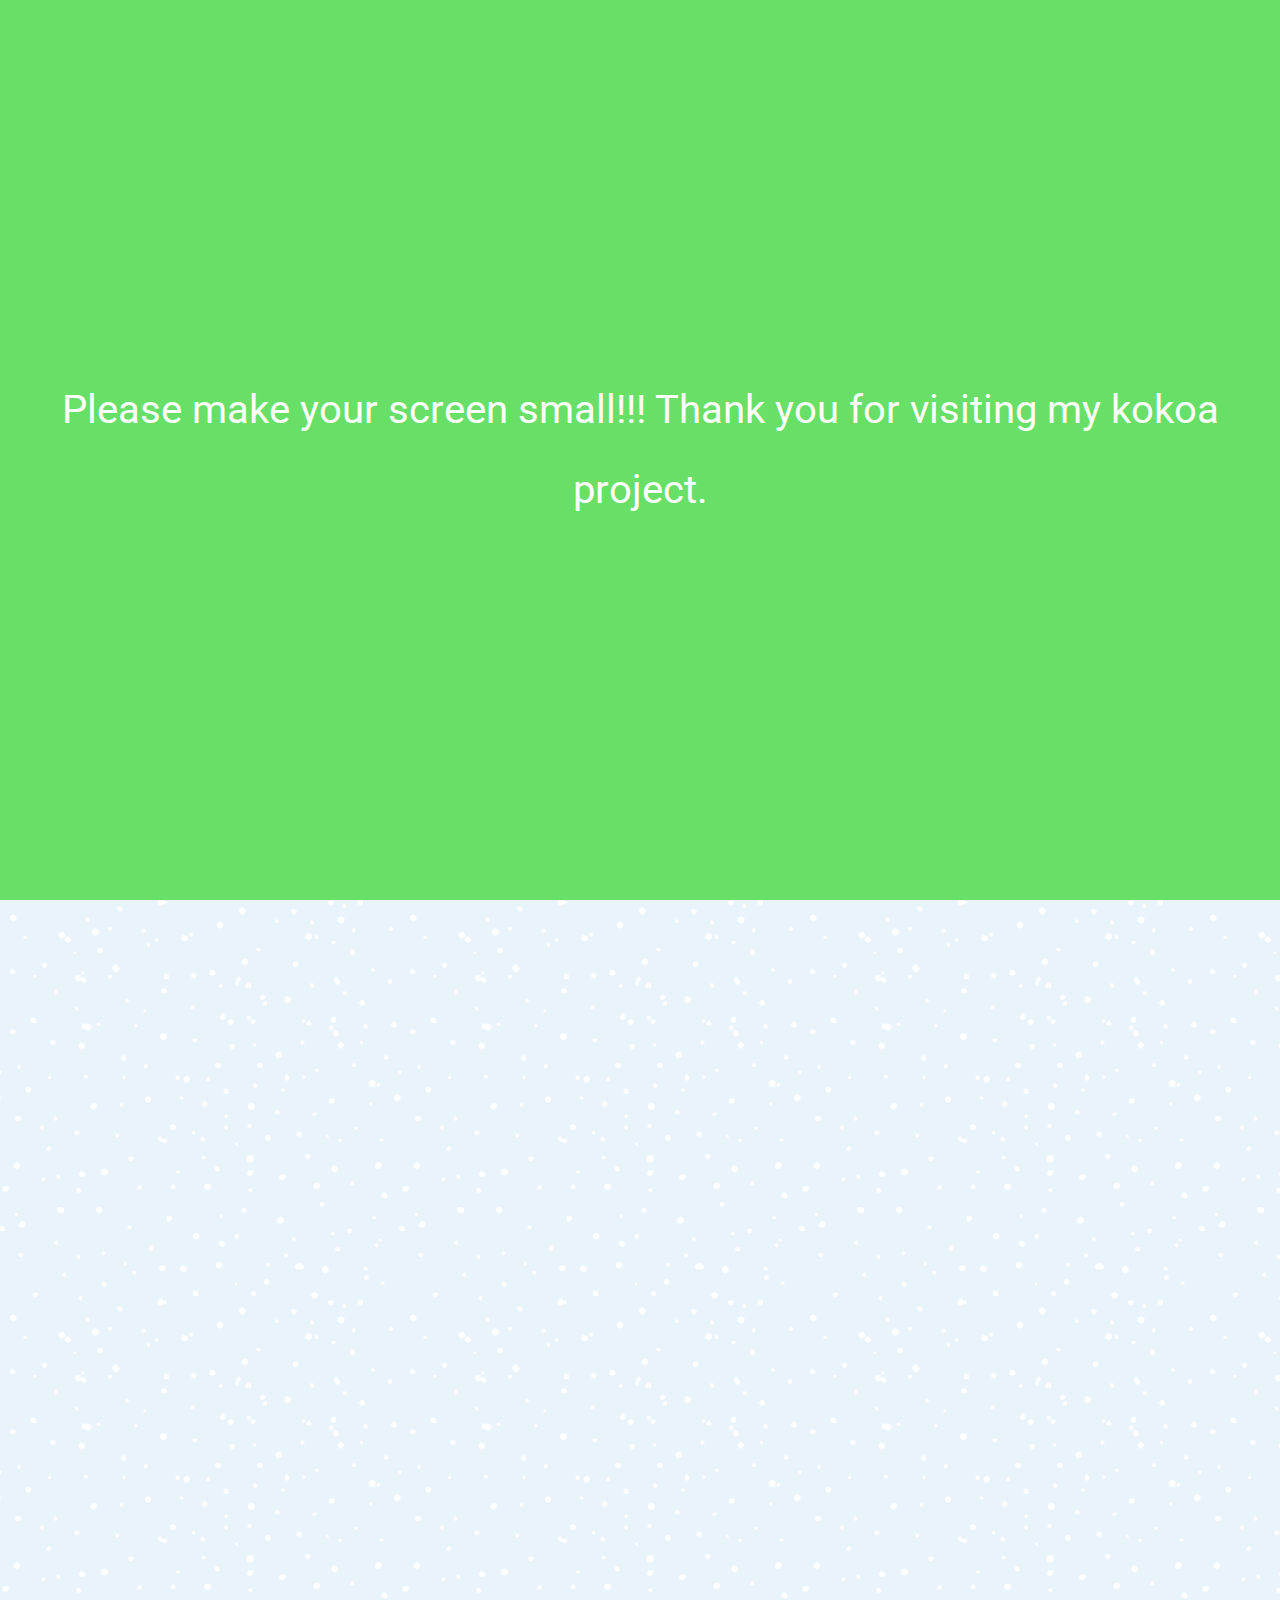
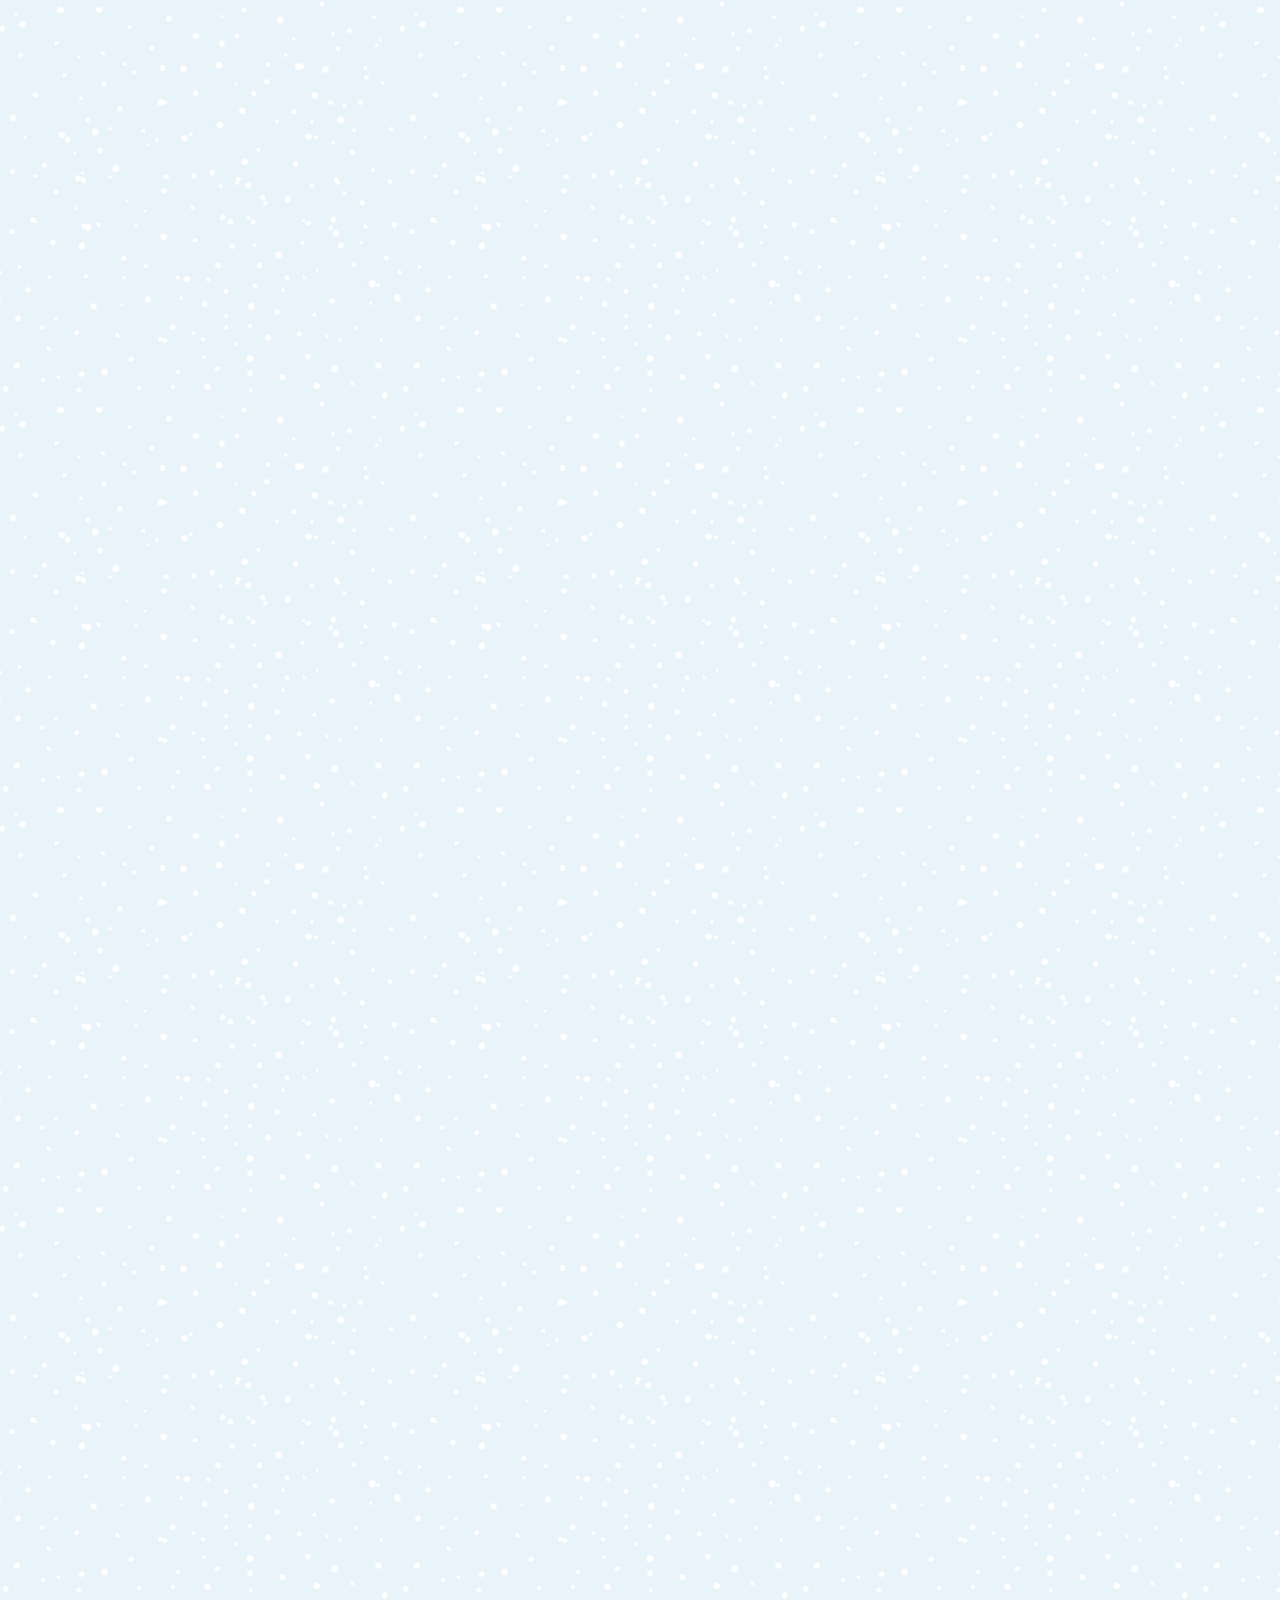
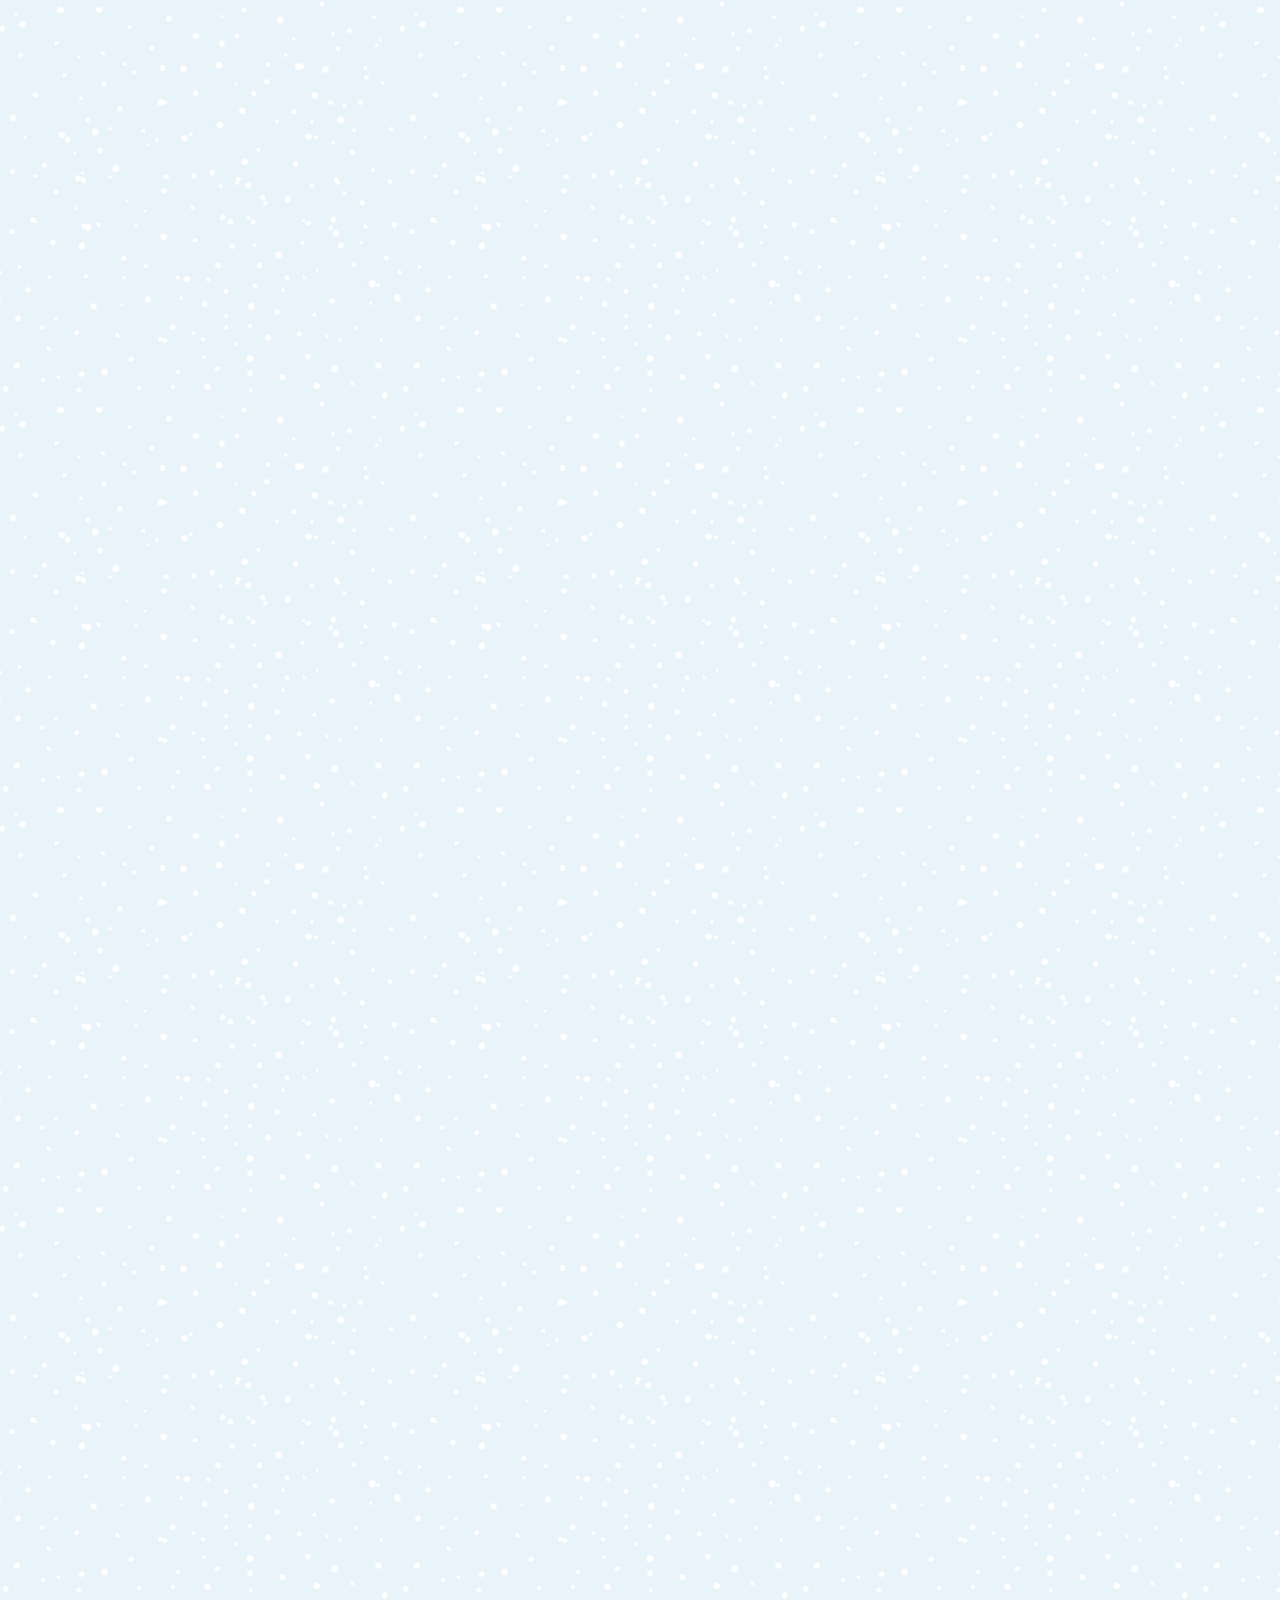
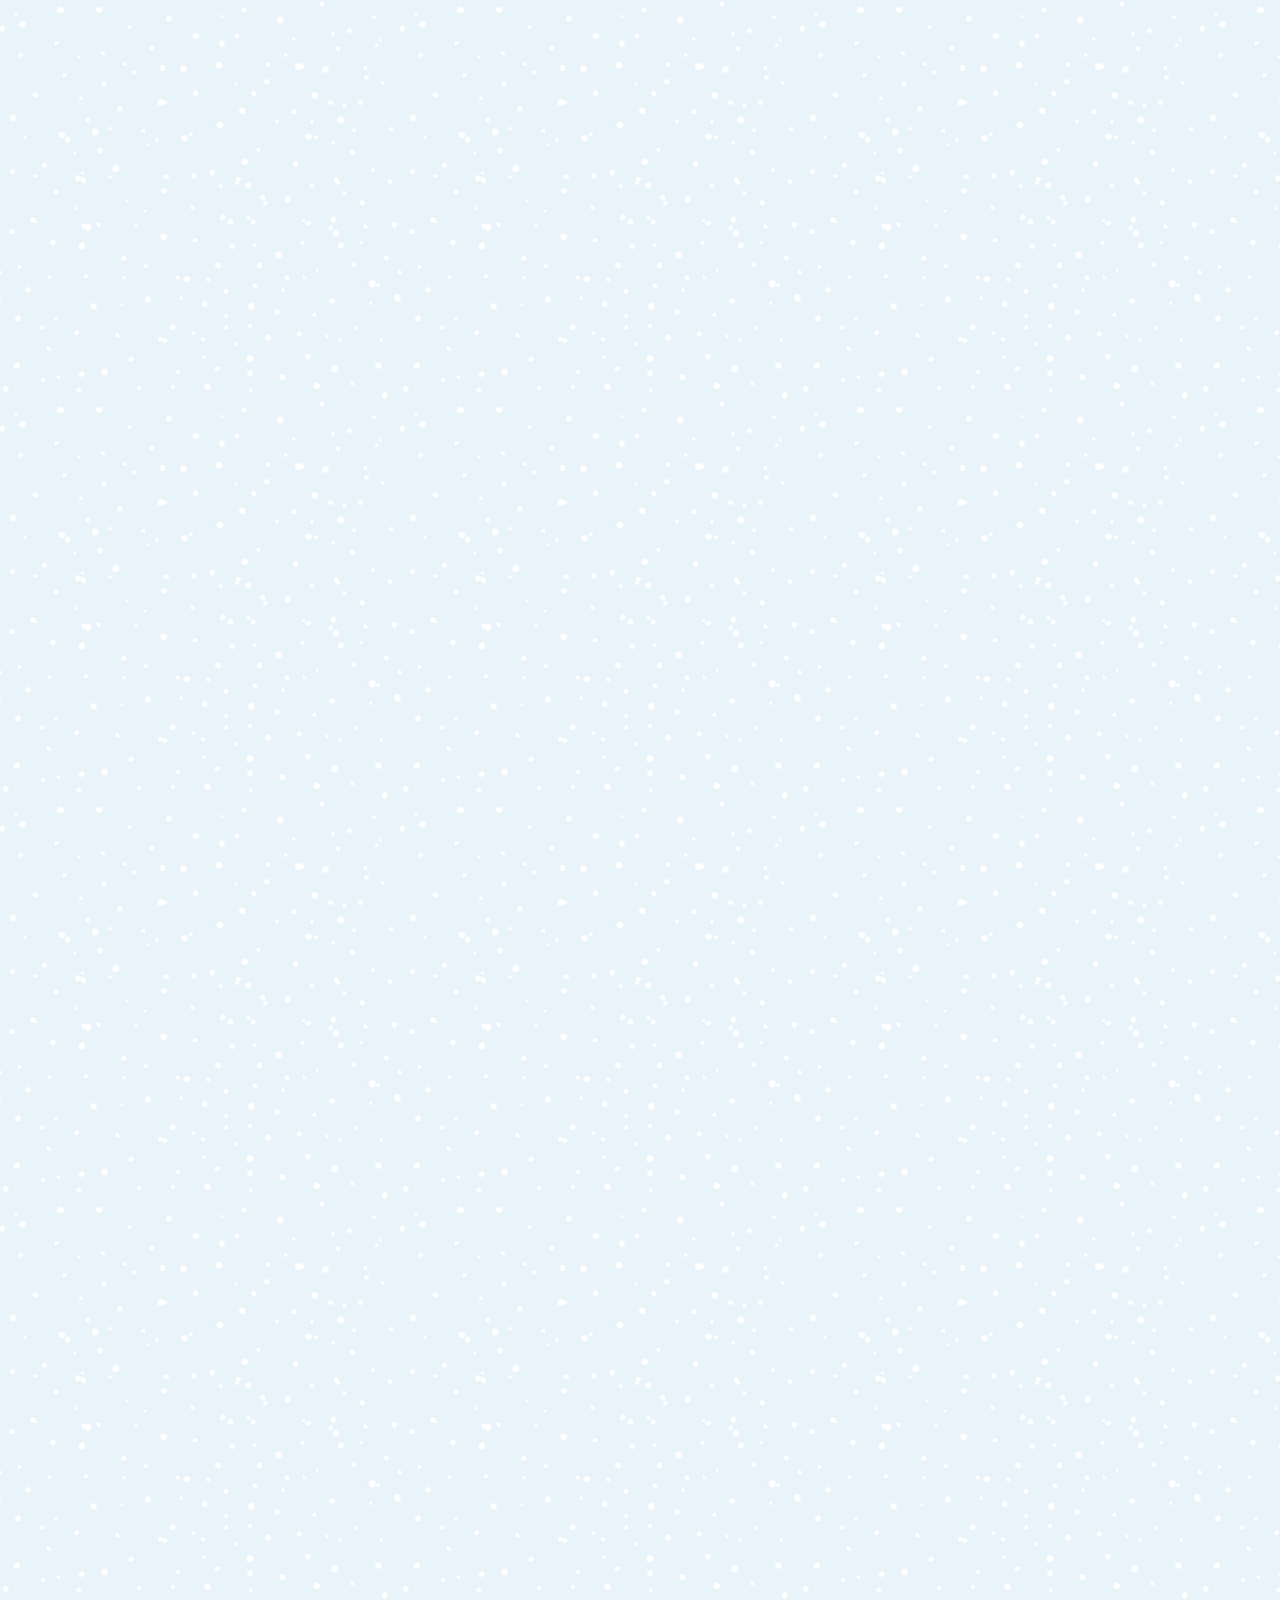
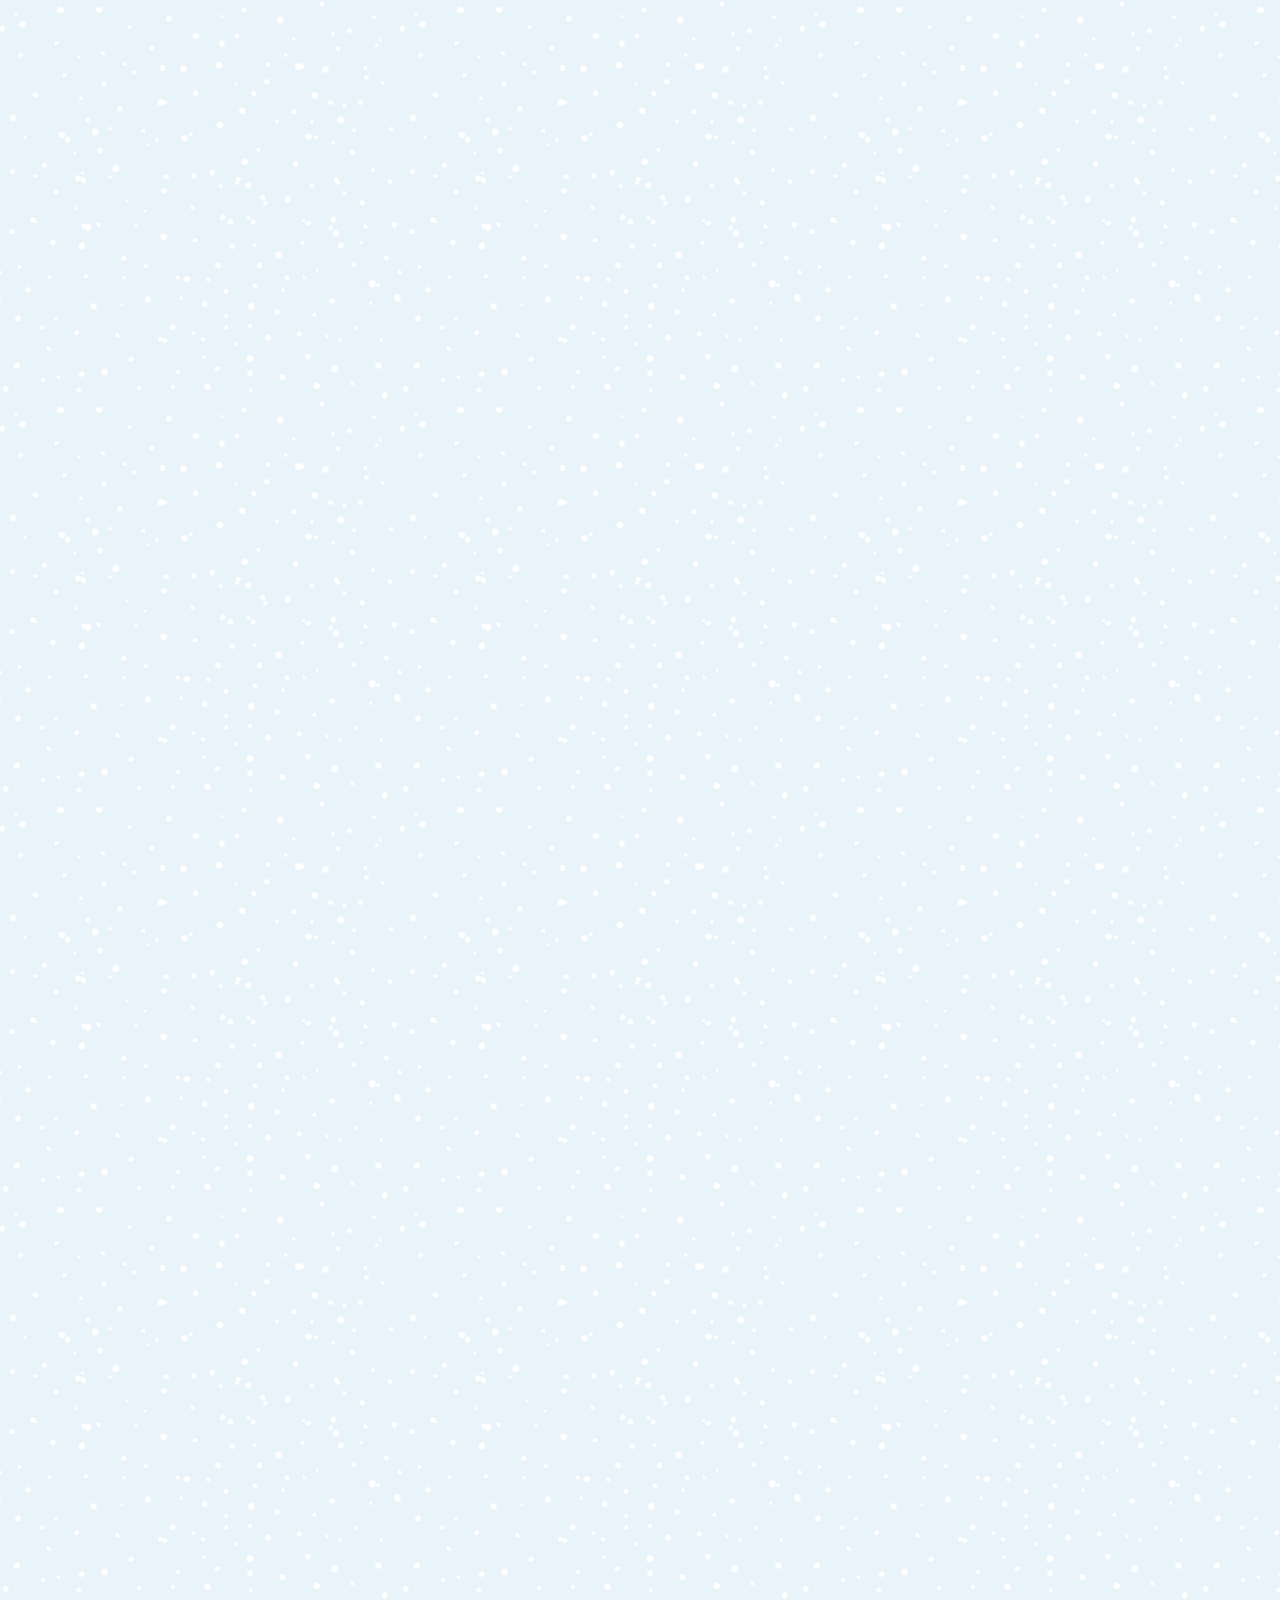
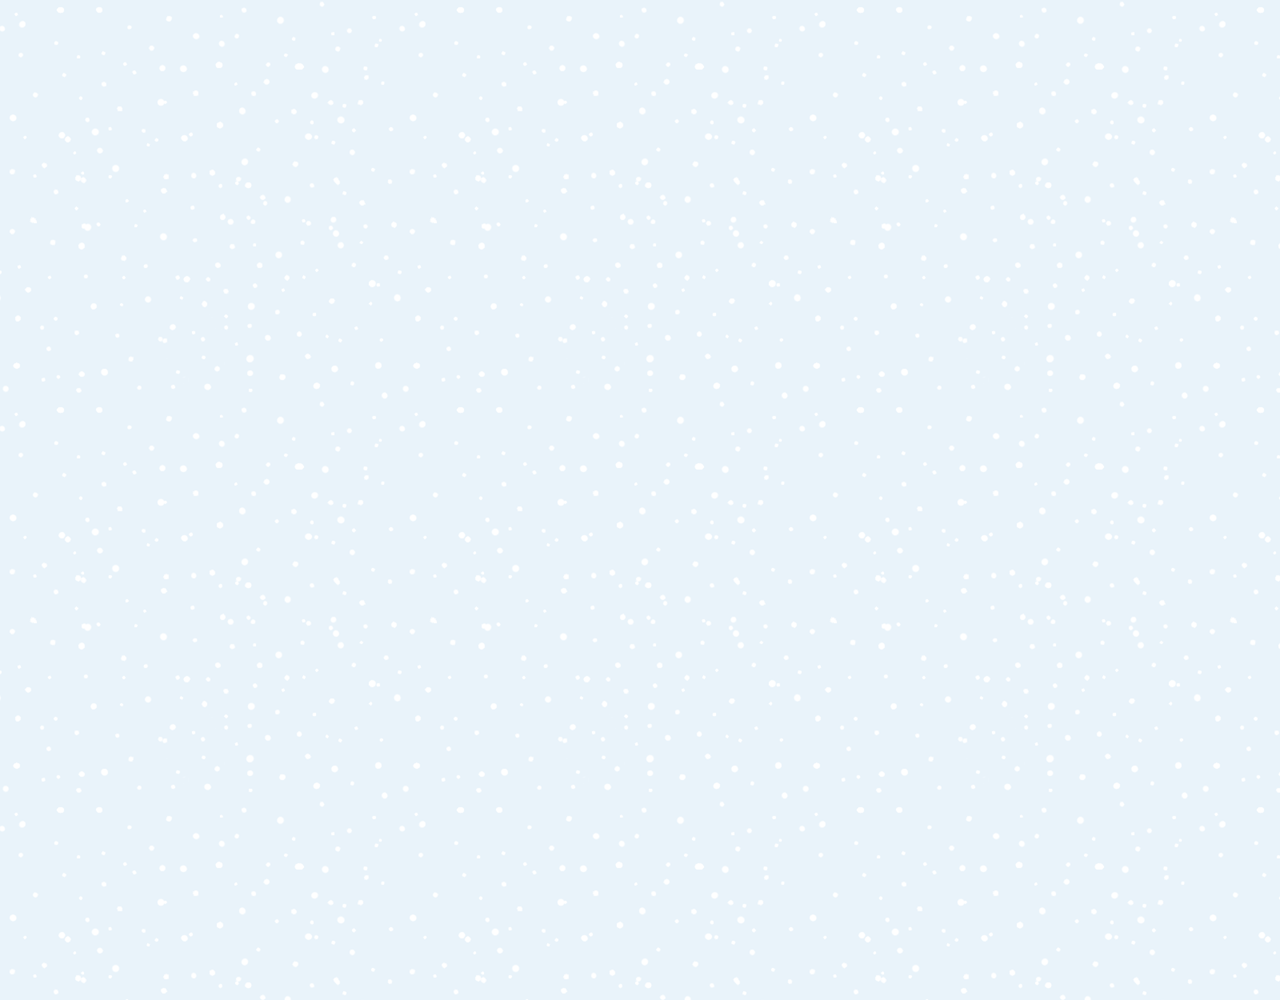
==== commit 6d701c58: "added-sentence" ====
--- a/chat.html
+++ b/chat.html
@@ -109,7 +109,8 @@
     </div>
 
     <div class="bigscreen">
-        <span>Please make your screen small!!!</span>
+        <span>Please make your screen small!!!
+            Thank you for visiting my kokoa project.</span>
     </div>
 </body>
 
